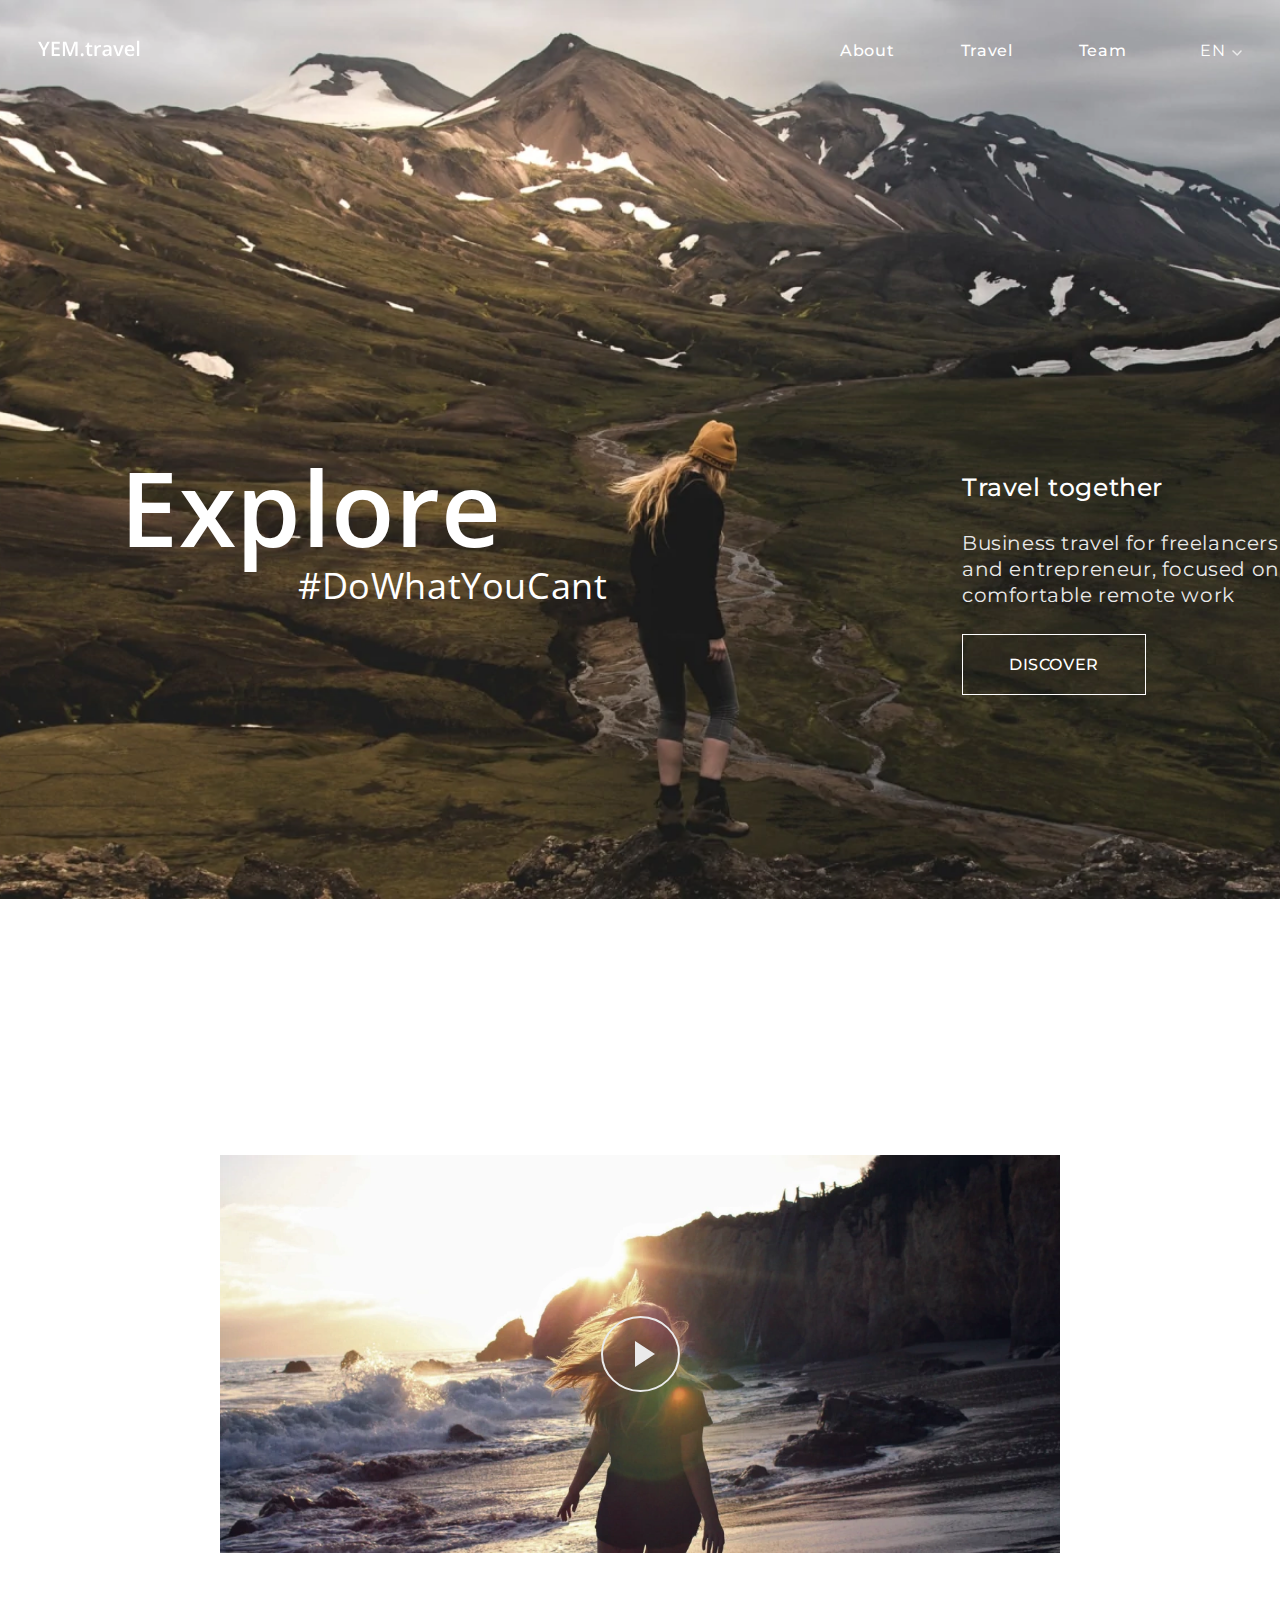
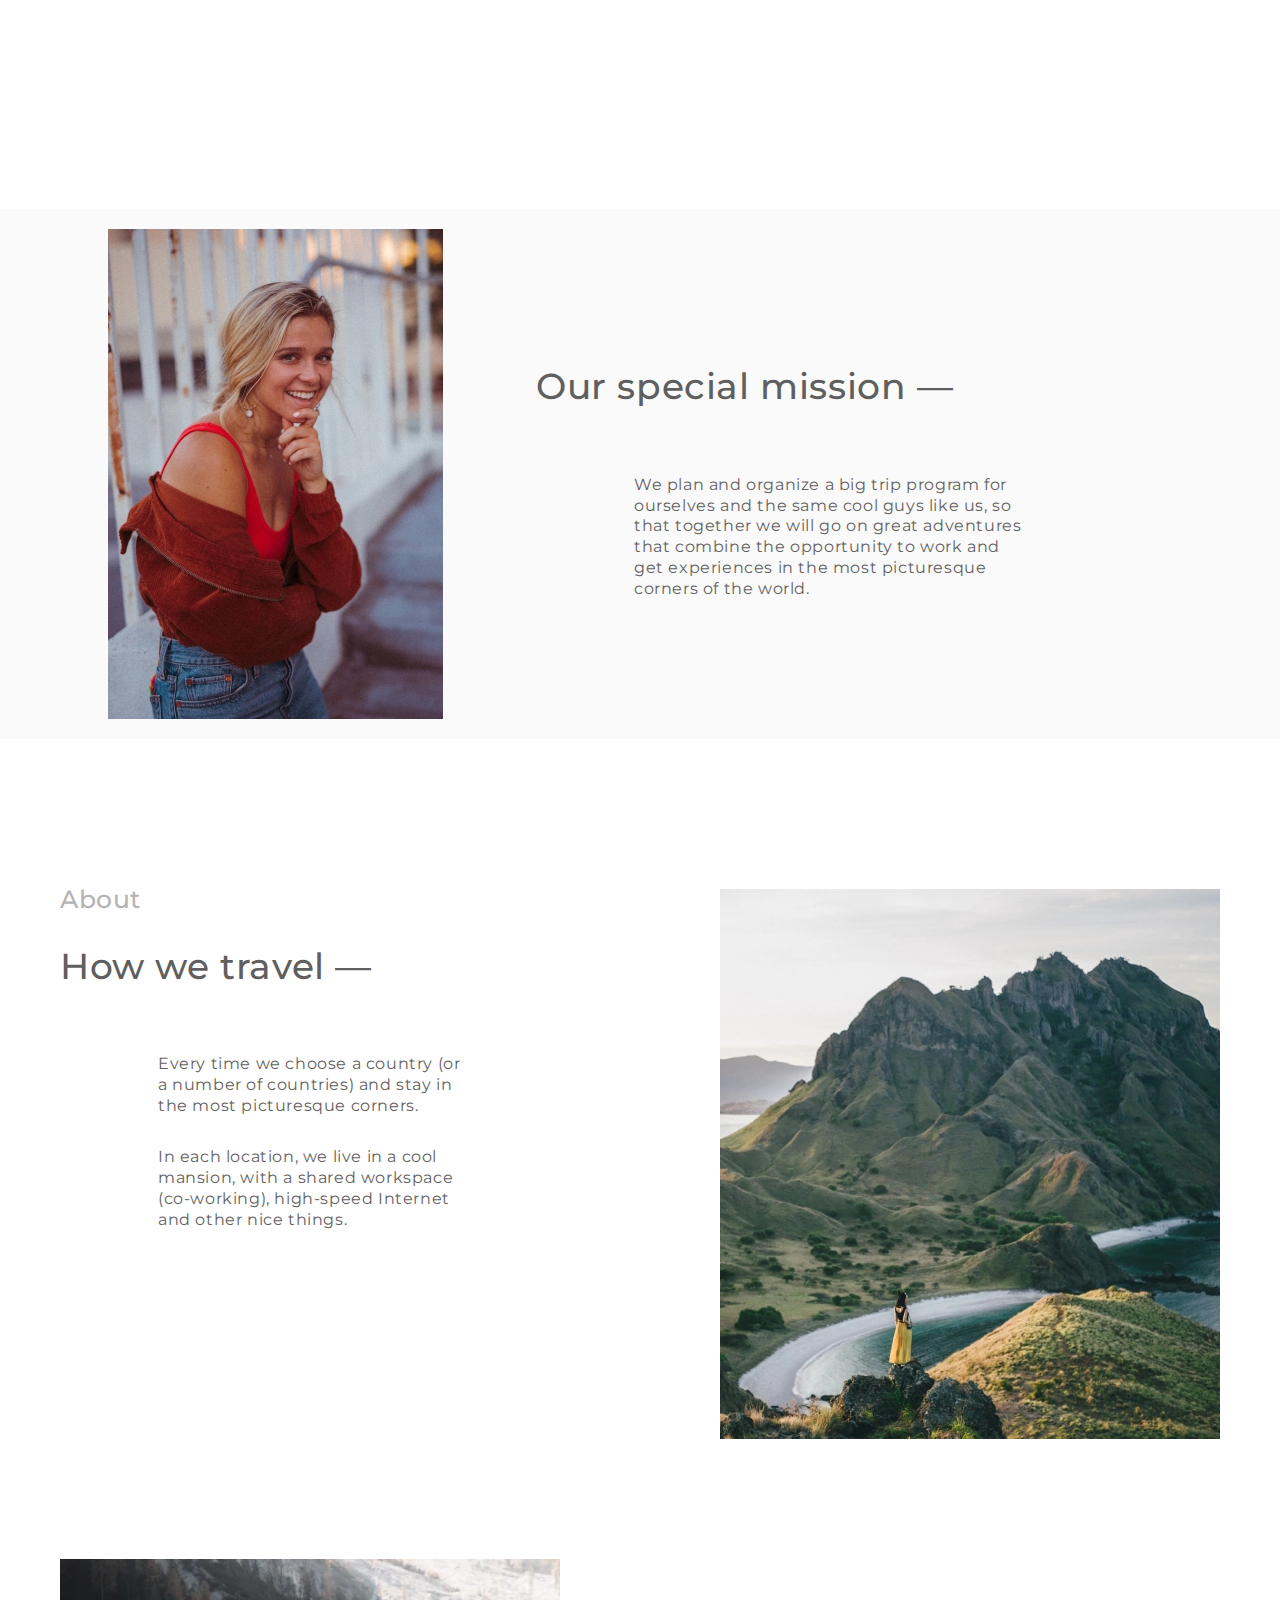
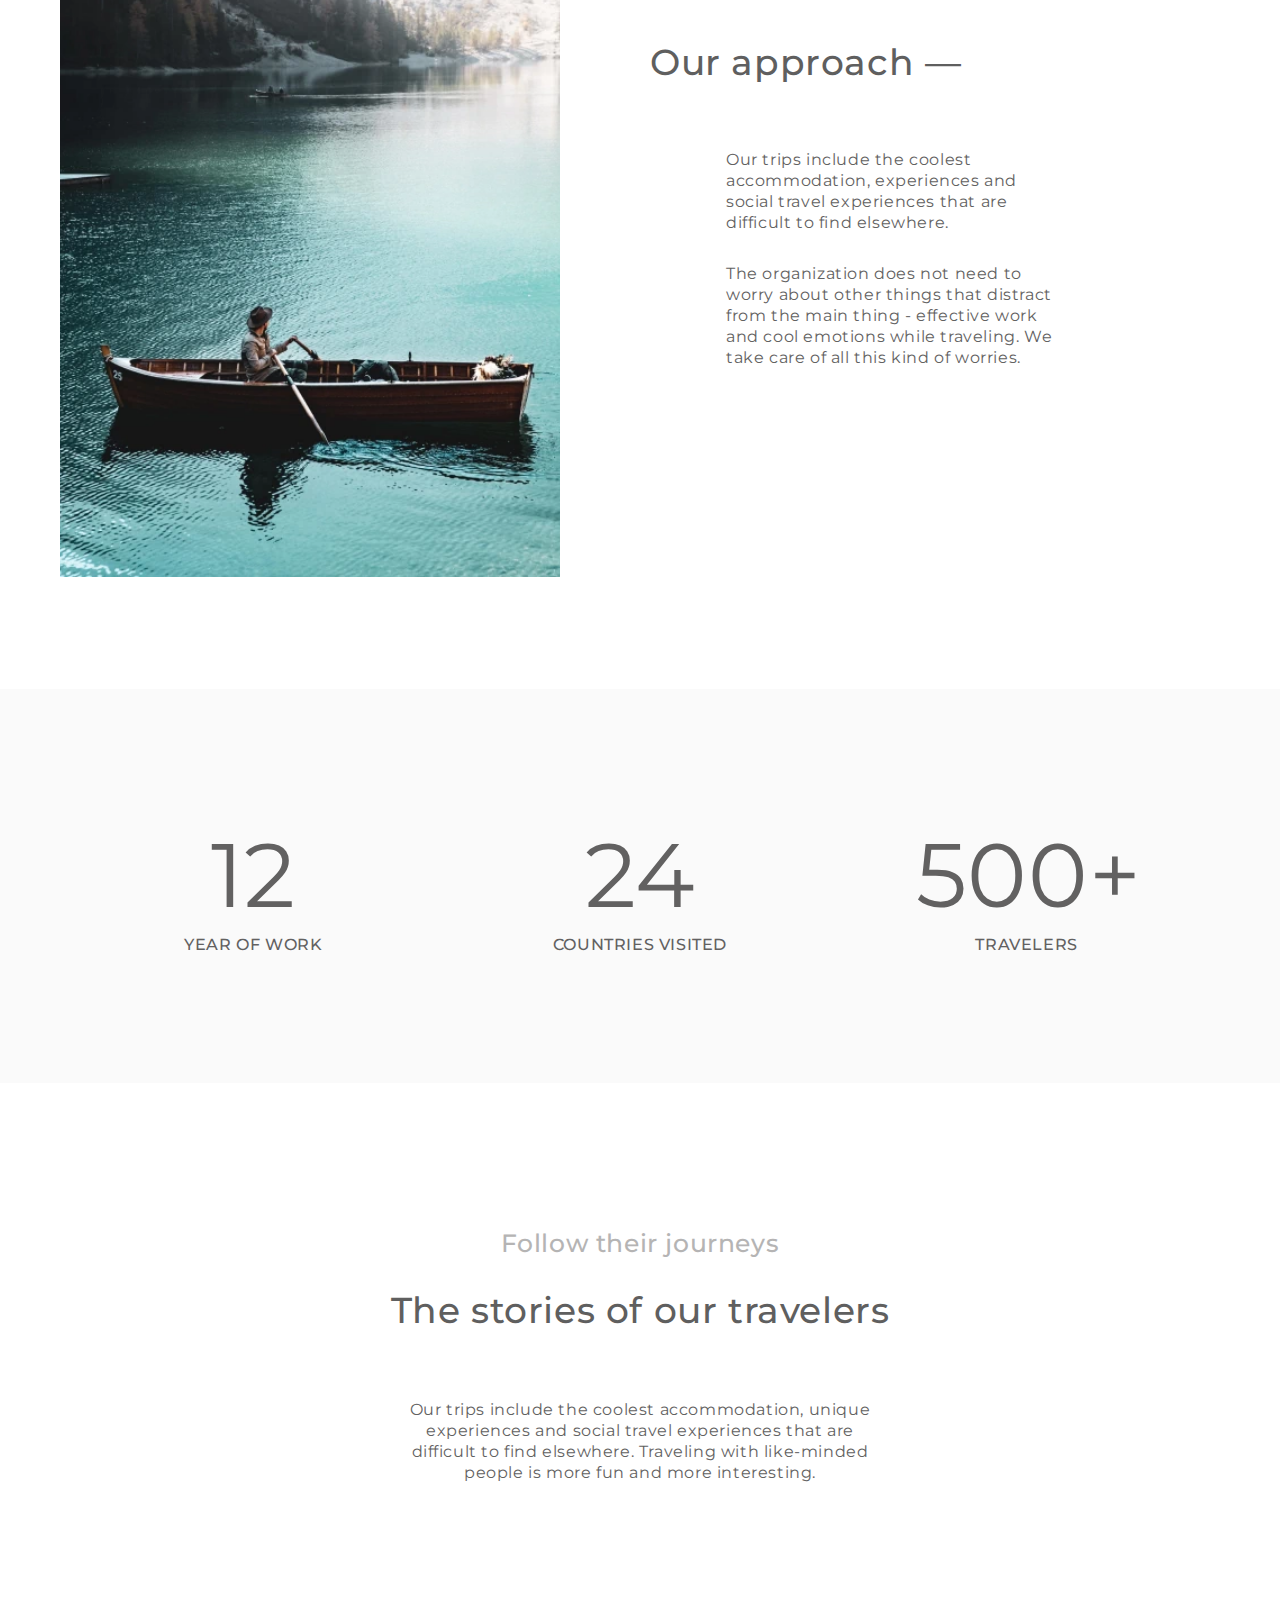
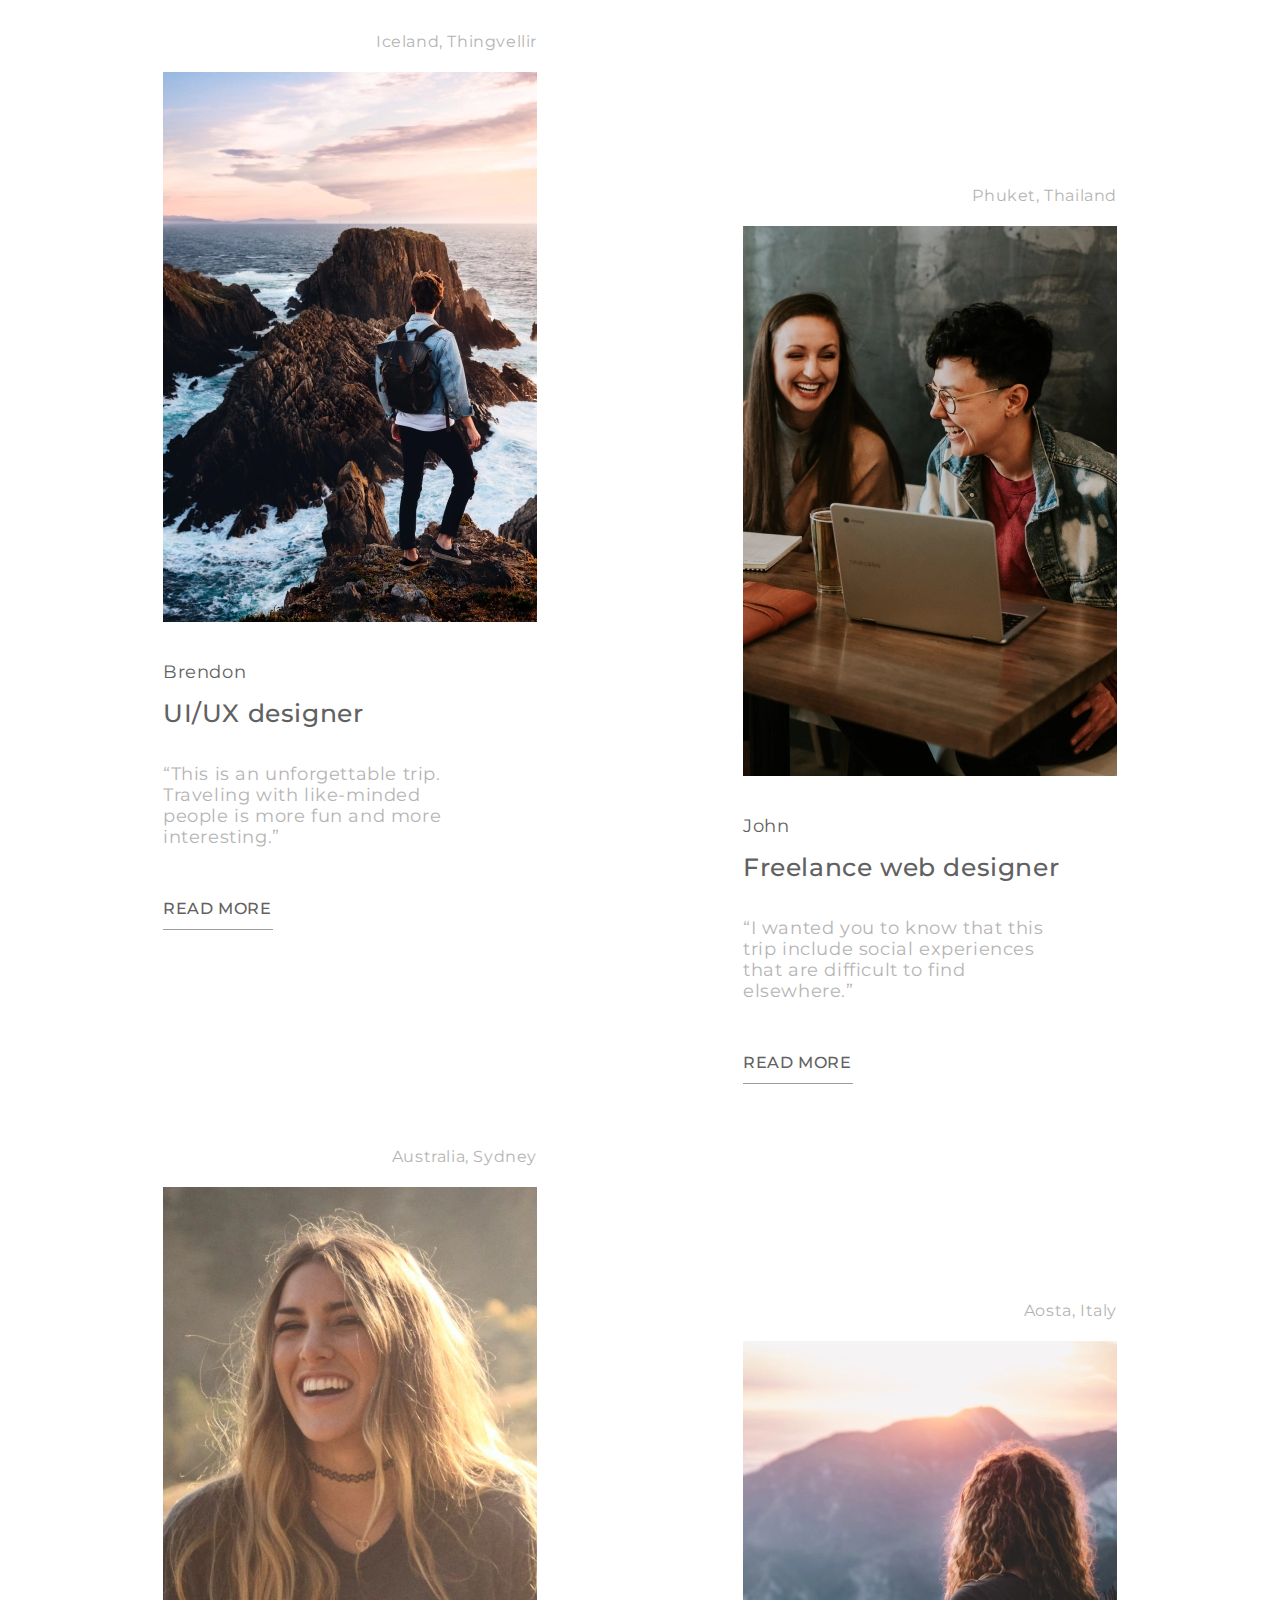
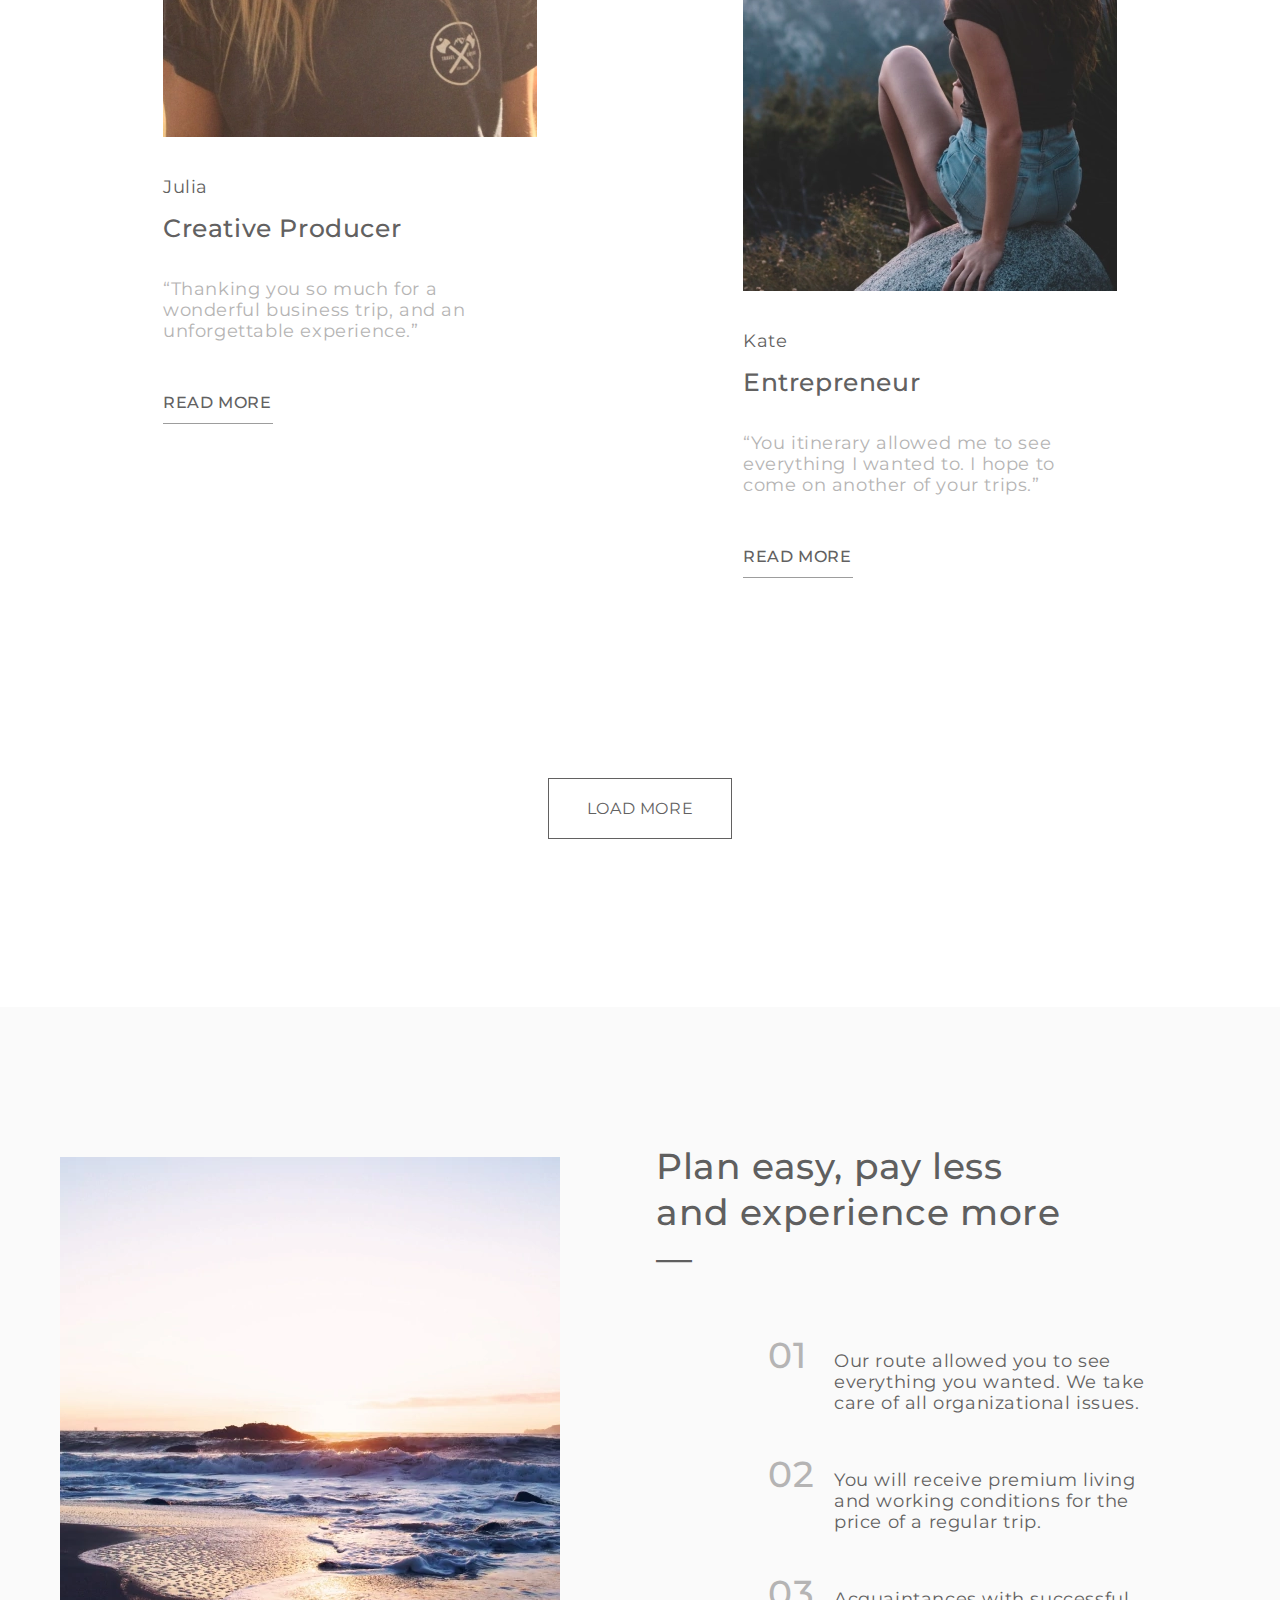
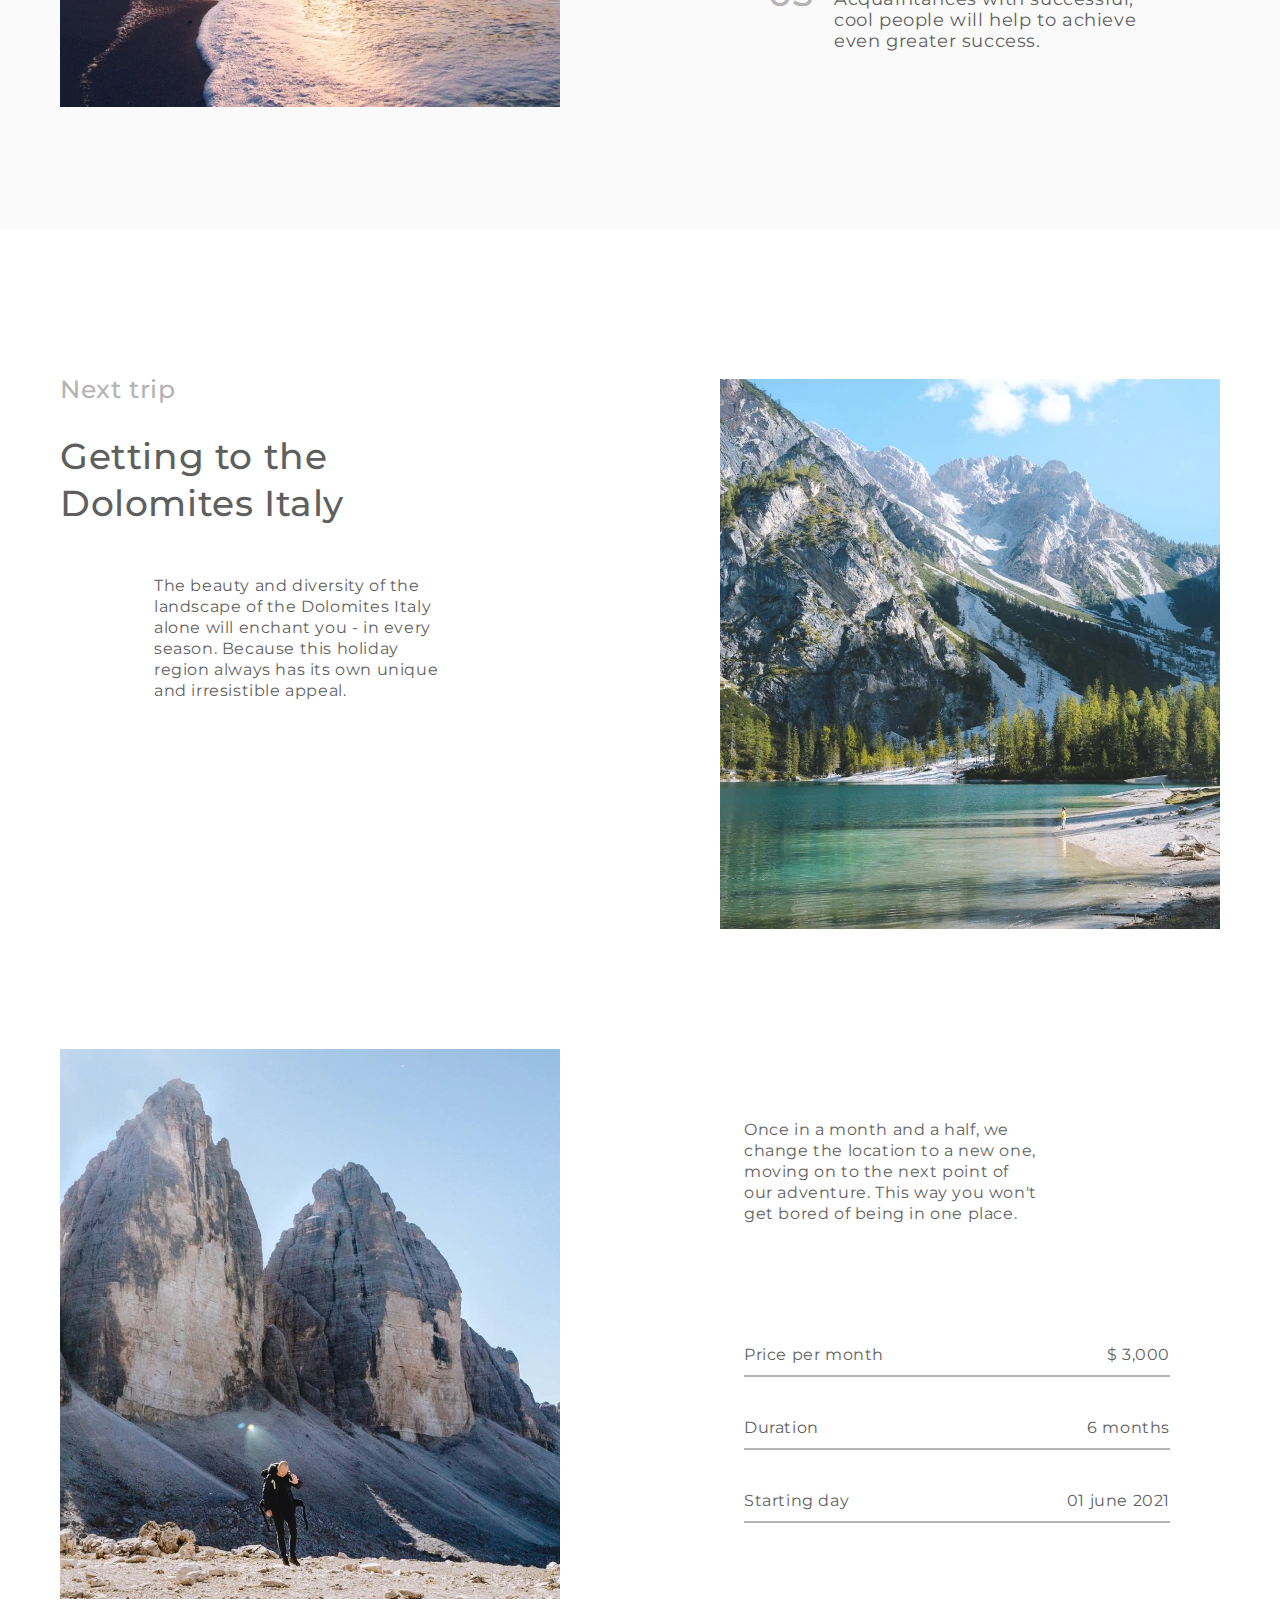
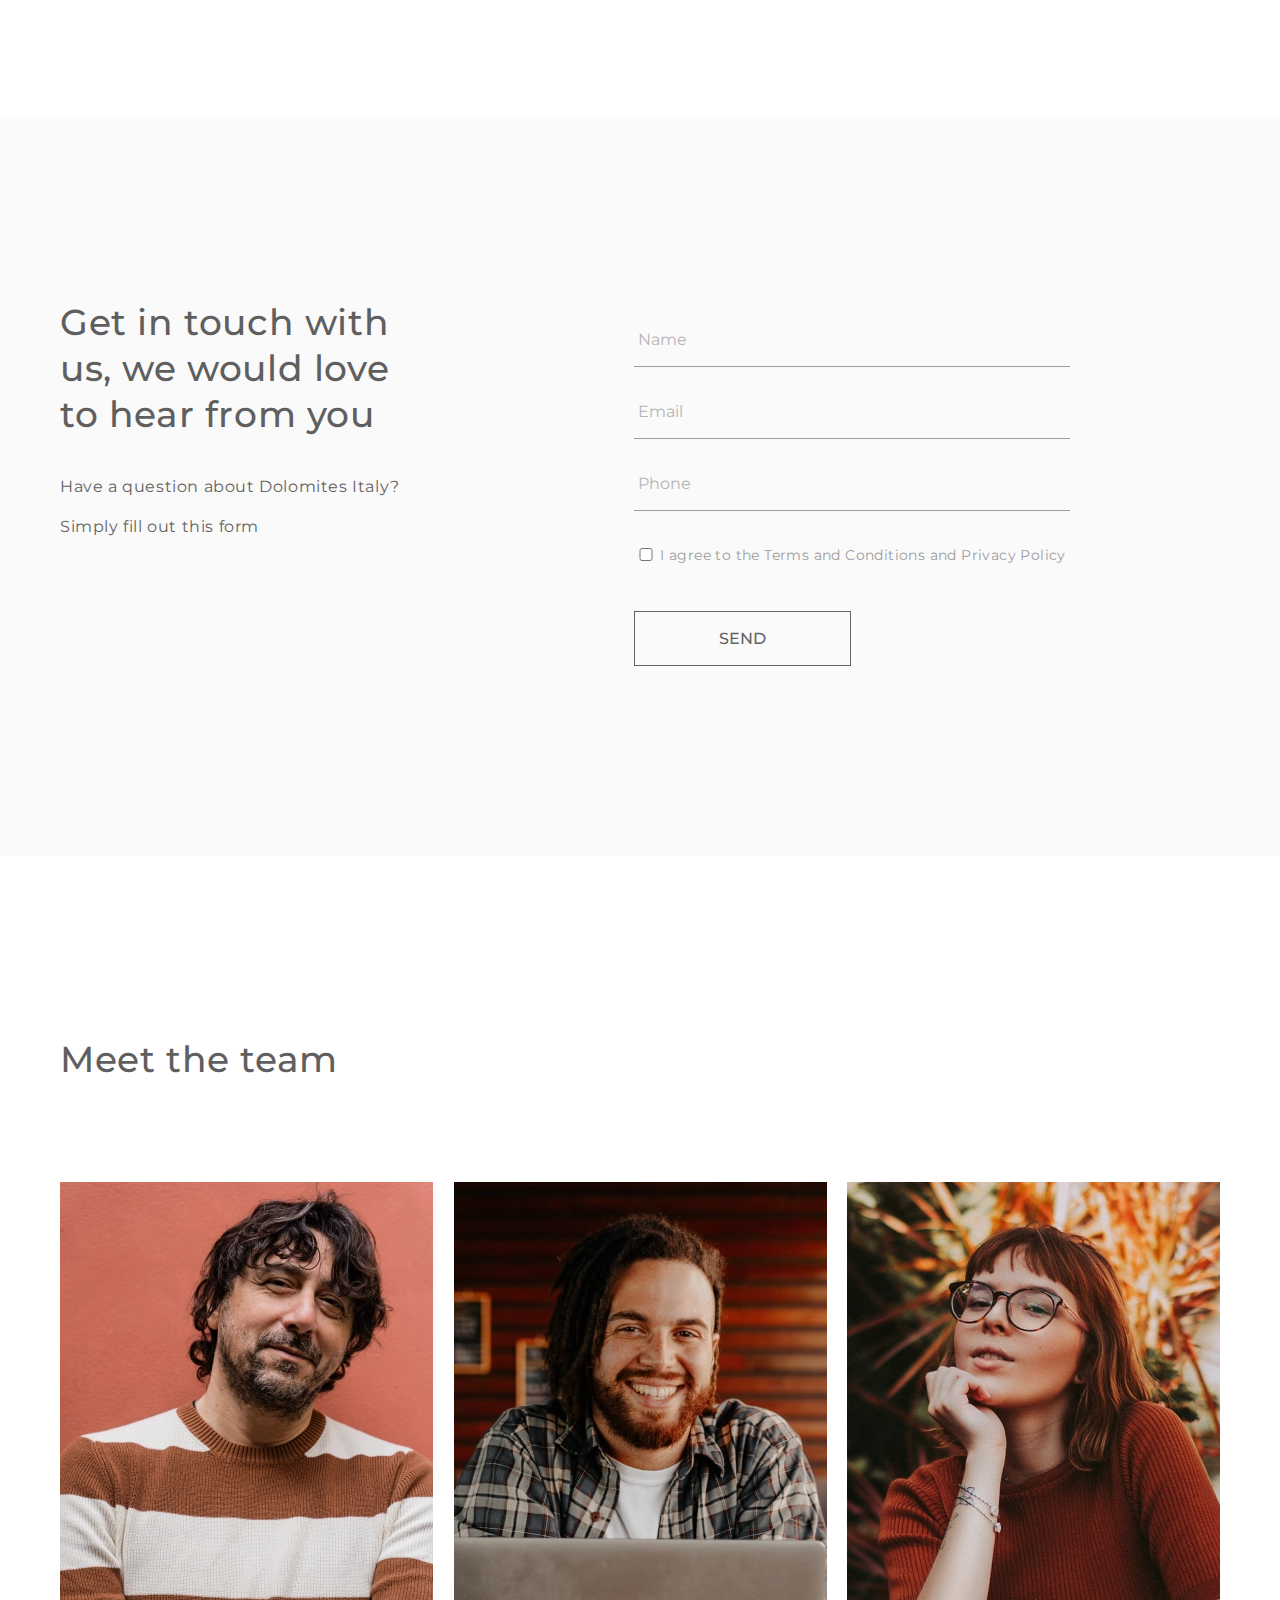
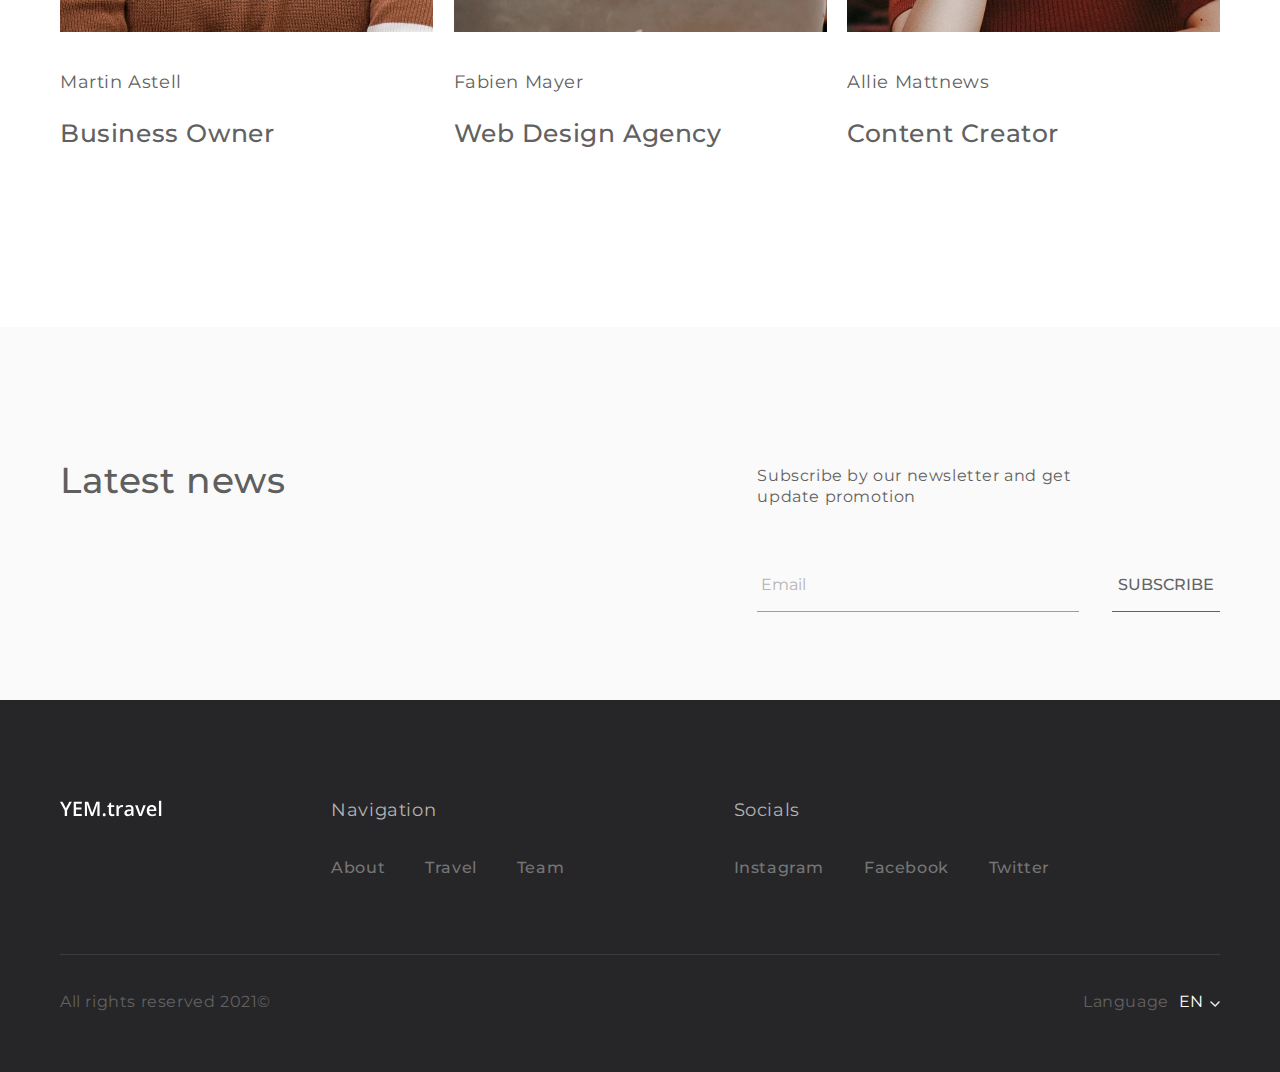
==== index.html @ fafcde5c "Add files via upload" ====
<!DOCTYPE html>
<html lang="en">

<head>
  <meta charset="UTF-8">
  <meta http-equiv="X-UA-Compatible" content="IE=edge">
  <meta name="viewport" content="width=device-width, initial-scale=1.0">
  <title>Travel</title>
  <link rel="preconnect" href="https://fonts.gstatic.com">
  <link
    href="https://fonts.googleapis.com/css2?family=Montserrat:wght@400;500&family=Open+Sans:wght@400;600&display=swap"
    rel="stylesheet">
  <link rel="stylesheet" href="css/jquery.fancybox.min.css">
  <link rel="stylesheet" href="css/style.css">
</head>

<body>
  <header class="header">
    <div class="header__top">
      <div class="container__top">
        <div class="header__top-wrapper">
          <a href="index.html" class="logo__link">
            <img class="logo__img" src="images/logo.svg" alt="logo">
          </a>
          <nav class="menu">
            <ul class="menu__list">
              <li class="menu__list-item">
                <a href="#about" class="menu__list-link">
                  About
                </a>
              </li>
              <li class="menu__list-item">
                <a href="#travel" class="menu__list-link">
                  Travel
                </a>
              </li>
              <li class="menu__list-item">
                <a href="#team" class="menu__list-link">
                  Team
                </a>
              </li>
            </ul>
          </nav>
          <div class="lang">
            <span class="lang__link">
              EN<svg class="lang__icon" width="10" height="6" viewBox="0 0 10 6" fill="none"
                xmlns="http://www.w3.org/2000/svg">
                <path d="M1 1L5.17391 5L9 1" stroke="#EAEAEA" stroke-width="1.5" stroke-linecap="round"
                  stroke-linejoin="round" />
              </svg>
            </span>
            <a class="lang__link lang__link-other" href="page404.html">
              RU
            </a>
          </div>
        </div>
      </div>
    </div>
  </header>
  <section class="usp">
    <div class="container__top">
      <div class="usp-wrapper">
        <h1 class="usp-title">
          Explore
          <span class="usp-span">
            #DoWhatYouCant
          </span>
        </h1>
        <div class="usp-wrapp header__item">
          <p class="usp-sub">
            Travel together
          </p>
          <p class="usp-text">
            Business travel for freelancers and entrepreneur, focused on comfortable remote work
          </p>
          <a class="usp-btn wrapp__item" href="#travel">
            DISCOVER
          </a>
        </div>
      </div>
    </div>
  </section>
  <section class="vid">
    <div class="container__bottom">
      <div class="vid__wrapper">
        <a data-fancybox class="vid__link" href="https://www.youtube.com/watch?v=IPU9px3YIeM">
          <svg width="79" height="76" viewBox="0 0 79 76" fill="none" xmlns="http://www.w3.org/2000/svg">
            <path
              d="M78 38C78 58.3984 60.7998 75 39.5 75C18.2002 75 1 58.3984 1 38C1 17.6016 18.2002 1 39.5 1C60.7998 1 78 17.6016 78 38Z"
              stroke="#EAEAEA" stroke-width="2" />
            <path d="M34 51V25L54 38L34 51Z" fill="#EAEAEA" />
          </svg>
        </a>
      </div>
    </div>
  </section>
  <section class="mission">
    <div class="container__bottom">
      <div class="mission__wrapper">
        <img class="mission__img" src="images/om.webp" alt="worker">
        <div class="mission__items">
          <h2 class="mission__title">
            Our special mission —
          </h2>
          <p class="mission__text">
            We plan and organize a big trip program for ourselves and the same cool guys like us, so that together we
            will go on
            great adventures that combine the opportunity to work and get experiences in the most picturesque corners of
            the world.
          </p>
        </div>
      </div>
    </div>
  </section>
  <section class="about" id="about">
    <div class="container__bottom">
      <div class="about__travel">
        <div class="about__travel-wrapp">
          <span class="travel__sub">
            About
          </span>
          <h2 class="travel__title">
            How we travel —
          </h2>
          <p class="travel__text">
            Every time we choose a country
            (or a number of countries) and stay in the most picturesque corners.
          </p>
          <p class="travel__text">
            In each location, we live in a cool mansion, with a shared workspace (co-working), high-speed Internet and
            other nice
            things.
          </p>
        </div>
        <img class="about__travel-img" src="images/wt.webp" alt="mountains">
      </div>
      <div class="about__approach">
        <img class="approach__img" src="images/oa.webp" alt="lake">
        <div class="approach__items">
          <h2 class="approach-title">
            Our approach —
          </h2>
          <p class="approach__text">
            Our trips include the coolest accommodation, experiences and social travel experiences that are difficult to
            find
            elsewhere.
          </p>
          <p class="approach__text">
            The organization does not need to worry about other things that distract from the main thing - effective
            work and cool
            emotions while traveling. We take care of all this kind of worries.
          </p>
        </div>
      </div>
    </div>
  </section>
  <section class="num">
    <div class="container__bottom">
      <div class="num__items">
        <p class="num__items-item">
          <span class="num__items-span">
            12
          </span>
          YEAR OF WORK
        </p>
        <p class="num__items-item">
          <span class="num__items-span">
            24
          </span>
          COUNTRIES VISITED
        </p>
        <p class="num__items-item">
          <span class="num__items-span">
            500+
          </span>
          TRAVELERS
        </p>
      </div>
    </div>
  </section>
  <section class="stories">
    <div class="container__bottom">
      <div class="stories__top">
        <span class="stories__span">
          Follow their journeys
        </span>
        <h2 class="stories__title">
          The stories of our travelers
        </h2>
        <p class="stories__top-text">
          Our trips include the coolest accommodation, unique experiences and social travel experiences that are
          difficult to find
          elsewhere. Traveling with like-minded people is more fun and more interesting.
        </p>
      </div>
      <div class="stories__items">
        <div class="stories__item-left">
          <div class="stories__one">
            <span class="stories-span">
              Iceland, Thingvellir
            </span>
            <img class="stories__img" src="images/travelers/travelers1.webp" alt="Brendon">
            <p class="stories__name">
              Brendon
            </p>
            <p class="stories__prof">
              UI/UX designer
            </p>
            <p class="stories__text">
              “This is an unforgettable trip. Traveling with like-minded people is more fun and more interesting.”
            </p>
            <div class="stories__read stories__read-a">
              <p class="stories__read-date">
                08.09.2020
              </p>
              <p class="stories__read-text">
                Thanks to the YEM.travel team.
                This is an unforgettable trip. Traveling with like-minded people is more fun and more interesting.
                I got a lot of new skills and interesting acquaintances.
                I will definitely go with you on the next trip.
              </p>
            </div>
            <p class="stories__link stories__link-a">
              READ MORE
            </p>
          </div>
          <div class="stories__two">
            <span class="stories-span">
              Australia, Sydney
            </span>
            <img class="stories__img" src="images/travelers/travelers3.webp" alt="Julia">
            <p class="stories__name">
              Julia
            </p>
            <p class="stories__prof">
              Creative Producer
            </p>
            <p class="stories__text">
              “Thanking you so much for a wonderful business trip, and an unforgettable experience.”
            </p>
            <div class="stories__read stories__read-b">
              <p class="stories__read-date">
                12.11.2019
              </p>
              <p class="stories__read-text">
                Thanking you so much for a wonderful business trip, and an unforgettable experience.
                It is a pleasure to work and see such beautiful views.
                Thanks to you, I met some great guys with whom we work as a team after the trip.
                I advise all my friends your business travel.
              </p>
            </div>
            <p class="stories__link stories__link-b">
              READ MORE
            </p>
          </div>
        </div>
        <div class="stories__item-right">
          <div class="stories__three">
            <span class="stories-span">
              Phuket, Thailand
            </span>
            <img class="stories__img" src="images/travelers/travelers2.webp" alt="John">
            <p class="stories__name">
              John
            </p>
            <p class="stories__prof">
              Freelance web designer
            </p>
            <p class="stories__text">
              “I wanted you to know that this trip include social experiences that are difficult to find elsewhere.”
            </p>
            <div class="stories__read stories__read-c">
              <p class="stories__read-date">
                29.01.2019
              </p>
              <p class="stories__read-text">
                I liked everything, had a great time with good people.
                I wanted to let you know that this trip includes social events that are hard to find elsewhere.
                He did not regret a cent spent on the trip.
                Thank you for doing this.
              </p>
            </div>
            <p class="stories__link stories__link-c">
              READ MORE
            </p>
          </div>
          <div class="stories__four">
            <span class="stories-span">
              Aosta, Italy
            </span>
            <img class="stories__img" src="images/travelers/travelers4.webp" alt="Julia">
            <p class="stories__name">
              Kate
            </p>
            <p class="stories__prof">
              Entrepreneur
            </p>
            <p class="stories__text">
              “You itinerary allowed me to see everything I wanted to. I hope to come on another of your trips.”
            </p>
            <div class="stories__read stories__read-d">
              <p class="stories__read-date">
                21.07.2018
              </p>
              <p class="stories__read-text">
                Your route allowed me to see everything I wanted. I hope to come on another trip of yours.
                In addition to the beauties I saw, I received a lot of advice on how to improve my work.
                I recommend to all beginners, you will get a lot of impressions and new skills.
                I have already signed up for a new trip.
              </p>
            </div>
            <p class="stories__link stories__link-d">
              READ MORE
            </p>
          </div>
        </div>
      </div>
      <div class="stories__more">
        <div class="stories__more-items">
          <div class="stories__item-left">
            <div class="stories__one">
              <span class="stories-span">
                Iceland, Thingvellir
              </span>
              <img class="stories__img" src="images/travelers/travelers5.webp" alt="Dennis">
              <p class="stories__name">
                Dennis
              </p>
              <p class="stories__prof">
                UI/UX designer
              </p>
              <p class="stories__text">
                “This is an unforgettable trip. Traveling with like-minded people is more fun and more interesting.”
              </p>
              <div class="stories__read stories__read-e">
                <p class="stories__read-date">
                  08.09.2020
                </p>
                <p class="stories__read-text">
                  Thanks to the YEM.travel team.
                  This is an unforgettable trip. Traveling with like-minded people is more fun and more interesting.
                  I got a lot of new skills and interesting acquaintances.
                  I will definitely go with you on the next trip.
                </p>
              </div>
              <p class="stories__link stories__link-e">
                READ MORE
              </p>
            </div>
            <div class="stories__two">
              <span class="stories-span">
                Australia, Sydney
              </span>
              <img class="stories__img" src="images/travelers/travelers6.webp" alt="Liza">
              <p class="stories__name">
                Liza
              </p>
              <p class="stories__prof">
                Creative Producer
              </p>
              <p class="stories__text">
                “Thanking you so much for a wonderful business trip, and an unforgettable experience.”
              </p>
              <div class="stories__read stories__read-f">
                <p class="stories__read-date">
                  12.11.2019
                </p>
                <p class="stories__read-text">
                  Thanking you so much for a wonderful business trip, and an unforgettable experience.
                  It is a pleasure to work and see such beautiful views.
                  Thanks to you, I met some great guys with whom we work as a team after the trip.
                  I advise all my friends your business travel.
                </p>
              </div>
              <p class="stories__link stories__link-f">
                READ MORE
              </p>
            </div>
          </div>
          <div class="stories__item-right">
            <div class="stories__three">
              <span class="stories-span">
                Phuket, Thailand
              </span>
              <img class="stories__img" src="images/travelers/travelers7.webp" alt="Alex">
              <p class="stories__name">
                Alex
              </p>
              <p class="stories__prof">
                Freelance web designer
              </p>
              <p class="stories__text">
                “I wanted you to know that this trip include social experiences that are difficult to find elsewhere.”
              </p>
              <div class="stories__read stories__read-g">
                <p class="stories__read-date">
                  29.01.2019
                </p>
                <p class="stories__read-text">
                  I liked everything, had a great time with good people.
                  I wanted to let you know that this trip includes social events that are hard to find elsewhere.
                  He did not regret a cent spent on the trip.
                  Thank you for doing this.
                </p>
              </div>
              <p class="stories__link stories__link-g">
                READ MORE
              </p>
            </div>
            <div class="stories__four">
              <span class="stories-span">
                Aosta, Italy
              </span>
              <img class="stories__img" src="images/travelers/travelers8.webp" alt="Jessica">
              <p class="stories__name">
                Jessica
              </p>
              <p class="stories__prof">
                Entrepreneur
              </p>
              <p class="stories__text">
                “You itinerary allowed me to see everything I wanted to. I hope to come on another of your trips.”
              </p>
              <div class="stories__read stories__read-h">
                <p class="stories__read-date">
                  21.07.2018
                </p>
                <p class="stories__read-text">
                  Your route allowed me to see everything I wanted. I hope to come on another trip of yours.
                  In addition to the beauties I saw, I received a lot of advice on how to improve my work.
                  I recommend to all beginners, you will get a lot of impressions and new skills.
                  I have already signed up for a new trip.
                </p>
              </div>
              <p class="stories__link stories__link-h">
                READ MORE
              </p>
            </div>
          </div>
        </div>
        <div class="stories__more-item">
          <p class="stories__more-text">
            LOAD MORE
          </p>
        </div>
      </div>
    </div>
  </section>
  <section class="advantages">
    <div class="container__bottom">
      <div class="advantages__wrapp">
        <img class="advantages__img" src="images/pebg.webp" alt="Beach">
        <div class="advantages__wrapp-items">
          <h2 class="advantages__title">
            Plan easy, pay less and experience more —
          </h2>
          <ul class="advantages__list">
            <li class="advantages__list-item list-item-a">
              Our route allowed you to see everything you wanted. We take care of all organizational issues.
            </li>
            <li class="advantages__list-item list-item-b">
              You will receive premium living and working conditions for the price of a regular trip.
            </li>
            <li class="advantages__list-item list-item-c">
              Acquaintances with successful, cool people will help to achieve even greater success.
            </li>
          </ul>
        </div>
      </div>
    </div>
  </section>
  <section class="next" id="travel">
    <div class="container__bottom">
      <div class="next__wrapp">
        <div class="next__wrapp-items">
          <span class="next__wrapp-span">
            Next trip
          </span>
          <h2 class="next__wrapp-title">
            Getting to the Dolomites Italy
          </h2>
          <p class="next__wrapp-text">
            The beauty and diversity of the landscape of the Dolomites Italy alone will enchant you - in every season.
            Because this
            holiday region always has its own unique and irresistible appeal.
          </p>
        </div>
        <img class="next__wrapp-img" src="images/next.webp" alt="Dolomites">
      </div>
      <div class="next__wrapper">
        <img class="next__wrapper-img" src="images/next2.webp" alt="Dolomites">
        <div class="next__wrapper-items">
          <p class="next__wrapper-text">
            Once in a month and a half, we change the location to a new one, moving on to the next point of our
            adventure. This way
            you won't get bored of being in one place.
          </p>
          <ul class="next__wrapper-list">
            <li class="next__wrapper-item">
              Price per month
              <span class="next__wrapper-span">
                $ 3,000
              </span>
            </li>
            <li class="next__wrapper-item">
              Duration
              <span class="next__wrapper-span">
                6 months
              </span>
            </li>
            <li class="next__wrapper-item">
              Starting day
              <span class="next__wrapper-span">
                01 june 2021
              </span>
            </li>
          </ul>
        </div>
      </div>
    </div>
  </section>
  <section class="form" id="form">
    <div class="container__bottom">
      <div class="form__wrapp">
        <div class="form__items">
          <h2 class="form__items-title">
            Get in touch with us, we would love to hear from you
          </h2>
          <p class="form__items-text">
            Have a question about Dolomites Italy?
            Simply fill out this form
          </p>
        </div>
        <div class="form__inputs">
          <form class="form__input">
            <input class="name" type="text" placeholder="Name" required>
            <input class="email" type="email" placeholder="Email" required>
            <input class="phone" type="tel" placeholder="Phone" required>
            <label class="form__label">
              <input class="form__checkbox" type="checkbox">
              I agree to the Terms and Conditions and Privacy Policy
            </label>
            <button class="form__btn" type="submit">
              SEND
            </button>
          </form>
        </div>
      </div>
    </div>
  </section>
  <section class="team" id="team">
    <div class="container__bottom">
      <h2 class="team__title">
        Meet the team
      </h2>
      <div class="team__items">
        <div class="team__item">
          <img class="team__item-img" src="images/team/team1.webp" alt="Martin">
          <p class="team__item-name">
            Martin Astell
          </p>
          <span class="team__item-prof">
            Business Owner
          </span>
        </div>
        <div class="team__item">
          <img class="team__item-img" src="images/team/team2.webp" alt="Fabien">
          <p class="team__item-name">
            Fabien Mayer
          </p>
          <span class="team__item-prof">
            Web Design Agency
          </span>
        </div>
        <div class="team__item">
          <img class="team__item-img" src="images/team/team3.webp" alt="Allie">
          <p class="team__item-name">
            Allie Mattnews
          </p>
          <span class="team__item-prof">
            Content Creator
          </span>
        </div>
      </div>
    </div>
  </section>
  <section class="news">
    <div class="container__bottom">
      <div class="news__items">
        <h2 class="news__items-title">
          Latest news
        </h2>
        <div class="news__items-input">
          <p class="news__items-text">
            Subscribe by our newsletter and get update promotion
          </p>
          <input class="news__email" type="email" placeholder="Email" required>
          <button class="news__btn" type="submit">
            SUBSCRIBE
          </button>
        </div>
      </div>
    </div>
  </section>
  <footer class="footer">
    <div class="container__bottom">
      <div class="footer__top">
        <a href="index.html" class="logo__link">
          <img class="logo__img" src="images/logo.svg" alt="logo">
        </a>
        <div class="footer__top-list">
          Navigation
          <ul class="footer__top-nav">
            <li class="footer-nav__item">
              <a href="#about" class="footer-nav__link">
                About
              </a>
            </li>
            <li class="footer-nav__item">
              <a href="#travel" class="footer-nav__link">
                Travel
              </a>
            </li>
            <li class="footer-nav__item">
              <a href="#team" class="footer-nav__link">
                Team
              </a>
            </li>
          </ul>
        </div>
        <div class="footer__top-list">
          Socials
          <ul class="footer__top-soc">
            <li class="footer-soc__item">
              <a href="https://www.instagram.com/" class="footer-soc__link" target="_blank">
                Instagram
              </a>
            </li>
            <li class="footer-soc__item">
              <a href="https://www.facebook.com" class="footer-soc__link" target="_blank">
                Facebook
              </a>
            </li>
            <li class="footer-soc__item">
              <a href="https://twitter.com/" class="footer-soc__link" target="_blank">
                Twitter
              </a>
            </li>
          </ul>
        </div>
      </div>
      <div class="footer__bottom">
        <p class="footer__bottom-rights">
          All rights reserved 2021©
        </p>
        <div class="footer__bottom-lang">
          Language
          <p class="language__link">
            EN<svg class="language__icon" width="10" height="6" viewBox="0 0 10 6" fill="none"
              xmlns="http://www.w3.org/2000/svg">
              <path d="M1 1L5.17391 5L9 1" stroke="#EAEAEA" stroke-width="1.5" stroke-linecap="round"
                stroke-linejoin="round" />
            </svg>
          </p>
          <a class="language__link language__link-other" href="page404.html">
            RU
          </a>
        </div>
      </div>
    </div>
  </footer>
  <script src="https://ajax.googleapis.com/ajax/libs/jquery/3.5.1/jquery.min.js"></script>
  <script src="js/jquery.fancybox.min.js"></script>
  <script src="js/main.js"></script>
</body>

</html>
---- css/style.css ----
html {
  box-sizing: border-box;
}

*,
*::after,
*::before {
  box-sizing: inherit;
}

ul[class],
ol[class] {
  padding: 0;
}

body,
p,
ul[class],
ol[class],
li,
figure,
figcaption,
blockquote,
dl,
dd {
  margin: 0;
}

ul[class] {
  list-style: none;
}

img {
  max-width: 100%;
  height: auto;
  display: block;
  object-fit: cover;
}

input,
button,
textarea,
select {
  font: inherit;
} 

a{
  text-decoration: none;
  font-family: 'Montserrat', sans-serif;
  font-weight: 500;
  font-style: normal;
  color: #fff;
}

body {
  min-height: 100vh;
  font-family: 'Montserrat', sans-serif;
  font-weight: 400;
  font-style: normal;
  font-size: 16px;
  line-height: 21px;
  letter-spacing: 0.6px;
  color:#626161;
}

h1{
  font-family: 'Open Sans', sans-serif;
  font-weight: 600;
  font-style: normal;
  font-size: 104px;
  letter-spacing: 0.6px;
  color: #fff;
}

h2,
h3,
h4,
h5,
h6{
  font-family: 'Montserrat', sans-serif;
  font-weight: 500;
  font-style: normal;
  font-size: 36px;
  line-height: 46px;
  letter-spacing: 0.6px;
  color:#5f5f5f;
}

input{
  background-color: transparent;
  border: none;
  border-bottom: 1px solid #9d9d9d;
  padding: 0 12px 16px 4px;
  color: #b5b4b4;
}

button{
  background-color: transparent;
  border: 1px solid #646464;
  color: #646464;
  font-weight: 500;
}

input::-webkit-input-placeholder {
	color: #B5B4B4;
}
input::-moz-placeholder {
	color: #b5b4b4;
}

.container__top{
  max-width: 1370px;
  margin: 0 auto;
  padding: 0;
}

.container__bottom{
  max-width: 1160px;
  margin: 0 auto;
  padding: 0;
}

.header{
  padding: 0 3%;
}

.header__top{
  padding-top: 40px;
}

.header__top-wrapper{
  display: flex;
  justify-content: space-between;
}

.menu{
  margin-left: 52%;
}

.menu__list{
  display: flex;
  justify-content: space-between;
  width: 286px;
}

.menu__list-item{
  padding-bottom: 10px;
  transition: all 0.3s;
}

.menu__list-item:hover{
  border-bottom: 1px solid #fff;
  transition: all 0.3s;
}

.lang{
  display: flex;
  flex-direction: column;
  cursor: pointer;
  height: 54px;
}

.lang:hover a{
  transform: translateY(0%);
  visibility: visible;
  transition: all 0.3s;
}

.lang__link{
  margin-bottom: 10px;
  cursor: pointer;
  color: #fff;
}

.lang__link svg{
  margin-left: 6px;
  transition: all 0.4s;
}

.lang:hover svg{
  transform: rotateX(180deg);
  transition: all 0.4s;
}

.lang__link-other{
  transform: translateY(-100%);
  visibility: hidden;
  transition: all 0.3s;
}

.usp{
  background-image: url(../images/bg.webp);
  background-repeat: no-repeat;
  background-size: cover;
  background-position: center center;
  height: 100vh;
  margin-top: -95px;
}

.usp-wrapper{
  padding: 427px 0 0 120px;
  display: flex;
  justify-content: space-between;
}

.usp-title{
  width: 490px;
  height: 130px;
}

.usp-span{
  font-size: 36px;
  font-weight: 400;
  line-height: 138px;
  padding: 0 0 0 178px;
  vertical-align: sub;
}

.usp-wrapp{
  width: 318px;
  display: flex;
  flex-direction: column;
  justify-content: flex-end;
}

.usp__item{
  margin: 134px 104px 0 0;
}

.usp-sub{
  font-size: 25px;
  font-weight: 500;
  line-height: 33px;
  color: #fff;
  padding-bottom: 26px;
}

.usp-text{
  font-size: 20px;
  line-height: 26px;
  width: 318px;
  height: 66px;
  color: #eaeaea;
}

.usp-btn{
  border: 1px solid #fff;
  padding: 19px 23px;
  width: 184px;
  text-align: center;
}

.wrapp__item{
  margin-top: 38px;
}

.vid{
  padding: 180px 220px;
}

.vid__wrapper{
  background-image: url(../images/bg-video.webp);
  background-repeat: no-repeat;
  background-position: center center;
  background-size: contain;
  max-width: 1160px;
  height: 550px;
}

.vid__link{
  display: flex;
  justify-content: center;
  align-items: center;
  height: 100%;
}

.mission{
  background-color: #fafafa; 
  padding: 20px 0;
}

.mission__wrapper{
  margin-left: 48px;
  display: flex;
  justify-content: space-between;
}

.mission__items{
  max-width: 498px;
  margin: 104px 188px 0 0;
}

.mission__text{
  margin: 66px 0 0 98px;
  max-width: 398px;
  line-height: 130%;
}

.about{
  padding: 150px 0 112px;
}

.about__travel{
  display: flex;
  justify-content: space-between;
  margin-bottom: 120px;
}

.about__travel-wrapp{
  width: 398px;
}

.travel__sub{
  font-size: 25px;
  font-weight: 500;
  color: #b5b4b4;
  margin-top: 60px;
}

.travel__title{
  margin-bottom: 64px;
}

.travel__text{
  margin-left: 98px;
  width: 304px;
}

.travel__text + .travel__text{
  margin-top: 30px;
}

.about__approach{
  display: flex;
  justify-content: space-between;
}

.approach-title{
  margin-bottom: 64px;
}

.approach__items{
  width: 424px;
  margin: 50px 166px 209px 90px;
}

.approach__text{
  margin-left: 76px;
  margin-top: 30px;
  max-width: 328px;
}

.num{
  background-color: #fafafa;
  padding: 128px 0;
}

.num__items{
  display: flex;
  justify-content: space-around;
}

.num__items-item{
  display: flex;
  flex-direction: column;
  text-align: center;
  width: 222px;
  font-weight: 500;
}

.num__items-span{
  font-size: 90px;
  line-height: 117px;
  font-weight: 400;
}

.stories{
  padding: 150px 0 168px;
}

.stories__top{
  text-align: center;
  margin-bottom: 148px;
}

.stories__span{
  font-size: 25px;
  font-weight: 500;
  color: #b5b4b4;
  margin-bottom: 60px;
}

.stories__title{
  margin-bottom: 66px;
}

.stories__top-text{
  max-width: 462px;
  margin: 0 auto;
}

.stories__items{
  background-color: #fff;
  z-index: 1;
}

.stories__items,
.stories__more-items{
  display: flex;
  justify-content: space-around;
}

.stories__item-left,
.stories__item-right{
  max-width: 374px;
}

.stories__one,
.stories__three{
  margin-bottom: 216px;
}

.stories-span{
  display: flex;
  flex-direction: row-reverse;
  color: #b5b4b4;
}

.stories__img{
  margin: 20px 0 40px;
}

.stories__name{
  font-size: 18px;
  margin-bottom: 20px;
}

.stories__prof{
  font-size: 25px;
  font-weight: 500;
  margin-bottom: 40px;
}

.stories__text{
  font-size: 18px;
  color: #b5b4b4;
  width: 320px;
  margin: 0 auto 50px 0;
}

.stories__link{
  font-weight: 500;
  border-bottom: 1px solid #9d9d9d;
  padding-bottom: 10px;
  width: 110px;
  cursor: pointer;
}

.stories__read{
  position: absolute;
  background-color: #fff;
  z-index: 1;
  max-width: 370px;
  margin-top: -132px;
  font-size: 18px;
  color: #3d3c3c;
  visibility: hidden;
  border-bottom: 1px solid #b5b4b4;;
  padding-bottom: 22px;
}

.stories__read--active{
  visibility: visible;
}

.stories__read-date{
  padding-bottom: 30px;
}

.stories__read-text{
  color: #b5b4b4;
  line-height: 140%;
}

.stories__link,
.stories__text{
  z-index: 0;
}

.stories__item-right{
  margin-top: 154px;
}

.stories__more-items{
  position: absolute;
  visibility: hidden;
  opacity: 0;
}

.stories__more-items--active{
  position: relative;
  visibility: visible;
  opacity: 1;
}

.stories__more-item{
  margin-top: 200px;
  display: flex;
  justify-content: center;
}

.stories__more-text{
  border: 1px solid #626161;
  padding: 19px 36px;
  min-width: 184px;
  text-align: center;
  cursor: pointer;
  text-transform: uppercase;
  opacity: 1;
  transform: translateX(0%);
}

.stories__more-item--active{
  position: absolute;
  opacity: 0;
  transform: translateX(-620%);
}

.advantages{
  background-color: #fafafa;
  padding: 150px 0 122px;
}

.advantages__wrapp{
  display: flex;
  justify-content: space-between;
}

.advantages__wrapp-items{
  width: 498px;
  margin-right: 66px;
}

.advantages__title{
  width: 430px;
  margin-top: -14px;
  margin-bottom: 70px;
}

.advantages__list{
  font-size: 18px;
  display: flex;
  flex-direction: column;
  align-items: flex-end;
}

.advantages__list-item{
  max-width: 320px;
}

.advantages__list-item::before{
  font-family: 'Montserrat', sans-serif;
  font-size: 36px;
  font-weight: 500;
  color: #b5b4b4;
  position: absolute;
  margin: -6px 0 0 -66px;
}

.list-item-a::before{
  content: '01';
}

.list-item-b::before{
  content: '02';
}

.list-item-c::before{
  content: '03';
}

.advantages__list-item + .advantages__list-item{
  margin-top: 56px;
}

.next{
  padding: 150px 0 120px;
}

.next__wrapp{
  display: flex;
  justify-content: space-between;
  margin-bottom: 120px;
}

.next__wrapp-items{
  max-width: 380px;
}

.next__wrapp-span{
  font-weight: 500;
  font-size: 25px;
  color: #b5b4b4;
}

.next__wrapp-title{
  line-height: 47px;
}

.next__wrapp-items h2{
  margin-bottom: 48px;
}

.next__wrapp-items p{
  margin-left: auto;
  width: 286px;
}

.next__wrapper{
  display: flex;
  justify-content: space-between;
  margin-right: 50px;
}

.next__wrapper-items{
  width: 426px;
  padding-top: 70px;
}

.next__wrapper-items p{
  margin-bottom: 120px;
}

.next__wrapper-text{
  width: 298px;
}

.next__wrapper-list{
  max-width: 100%;
}

.next__wrapper-item{
  border-bottom: 2px solid #b5b4b4;
  padding-bottom: 10px;
  display: flex;
}

.next__wrapper-item span{
  margin-left: auto;
}

.next__wrapper-item + .next__wrapper-item{
  margin-top: 40px; 
}

.form{
  background-color: #fafafa;
  padding: 150px 0 190px ;
}

.form__wrapp{
  display: flex;
  justify-content: stretch;
}

.form__items{
  max-width: 360px;
}

.form__items-text{
  line-height: 40px;
}

.form__inputs{
  padding-top: 60px;
  margin-left: 27%;
}

.form__input{
  max-width: 436px;
  margin-left: -99px;
}

.form__input input{
  width: 100%;
  margin-bottom: 34px;
  color: #b5b4b4;
  
}

.form__label{
  font-size: 14px;
  letter-spacing: 0.4px;
  color: #9d9d9d;
  display: flex;
  margin-bottom: 16px;
}

.form__label input{
  width: 16px;
  color: #b5b4b4;
  margin-right: 6px;
}

.form__btn{
  padding: 16px 84px;
}

.team{
  padding: 150px 0 180px;
}

.team__title{
  margin-bottom: 100px;
}

.team__items{
  display: flex;
  justify-content: space-between;
}

.team__item img{
  margin-bottom: 40px;
}

.team__item p{
  font-size: 18px;
  margin-bottom: 30px; 
}

.team__item-prof{
  font-size: 25px;
  font-weight: 500;

}

.news{
  background-color: #fafafa;
  padding: 100px 0 88px;
}

.news__items{
  display: flex;
  justify-content: space-between;
}

.news__items div{
  margin-top: 38px;
}

.news__items-input p{
  margin-bottom: 66px;
}

.news__items-text{
  max-width: 376px;
}

.news__email{
  width: 322px;
}

.news__btn{
  border: none;
  border-bottom: 1px solid #626161;
  padding-bottom: 16px;
  margin-left: 28px;
}

.footer{
  background-color: #262628;
  padding: 100px 0 60px;
}

.footer__top{
  display: flex;
  justify-content: space-between;
  margin-bottom: 76px;
  max-width: 990px;
}

.footer__top-list{
  font-size: 18px;
  color: #B5B4B4;
}

.footer__top-list ul{
  margin-top: 36px;
}

.footer__top-nav,
.footer__top-soc{
  display: flex;
  justify-content: space-between;
  font-size: 16px;
  color: #757575;
}

.footer-nav__item:hover a,
.footer-soc__item:hover a{
  border-bottom: 1px solid #B5B4B4;
  transition: all 0.3s;
}

.footer-nav__item a,
.footer-soc__item a{
  padding-bottom: 10px;
  transition: all 0.3s;
}

.footer-nav__item + .footer-nav__item,
.footer-soc__item + .footer-soc__item{
  margin-left: 40px;
}

.footer__bottom{
  display: flex;
  justify-content: space-between;
  border-top: 1px solid #3d3c3c;
  padding-top: 36px;
}

.footer__bottom-lang{
  display: flex;
}

.language__link{
  color: #fff;
  cursor: pointer;
  margin-left: 10px;
}

.language__link svg{
  margin-left: 6px;
  transition: all 0.4s;
}

.language__link:hover svg{
  transform: rotateX(180deg);
  transition: all 0.4s;
}

.language__link-other{
  position: absolute;
  visibility: hidden;
  transform: translateY(0%);
  transition: all 0.3s;
}

.footer-nav__link,
.footer-soc__link{
  color: #757575;
}

.footer__bottom-lang:hover a{
  transform: translateY(50%);
  visibility: visible;
  transition: all 0.3s;
}

.footer__bottom-lang a{
  margin-left: 96px;
  margin-top: 18px;
}

.content{
  background-image: url(../images/page404.webp);
  background-repeat: no-repeat;
  background-size: cover;
  background-position: center center;
  height: 100vh;
  margin-top: -340px;
}

.content__title{
  font-size: 296px;
  padding-top: 280px;
  text-align: center;
}

.content__text{
  font-size: 46px;
  color: #fff;
  text-align: center;
  margin-bottom: 80px;
}

.content__btn{
  text-align: center;
}

.content__link{
  background-color: transparent;
  border: 1px solid #fff;
  font-weight: 500;
  color: #fff;
  text-align: center;
  padding: 14px 40px;
}
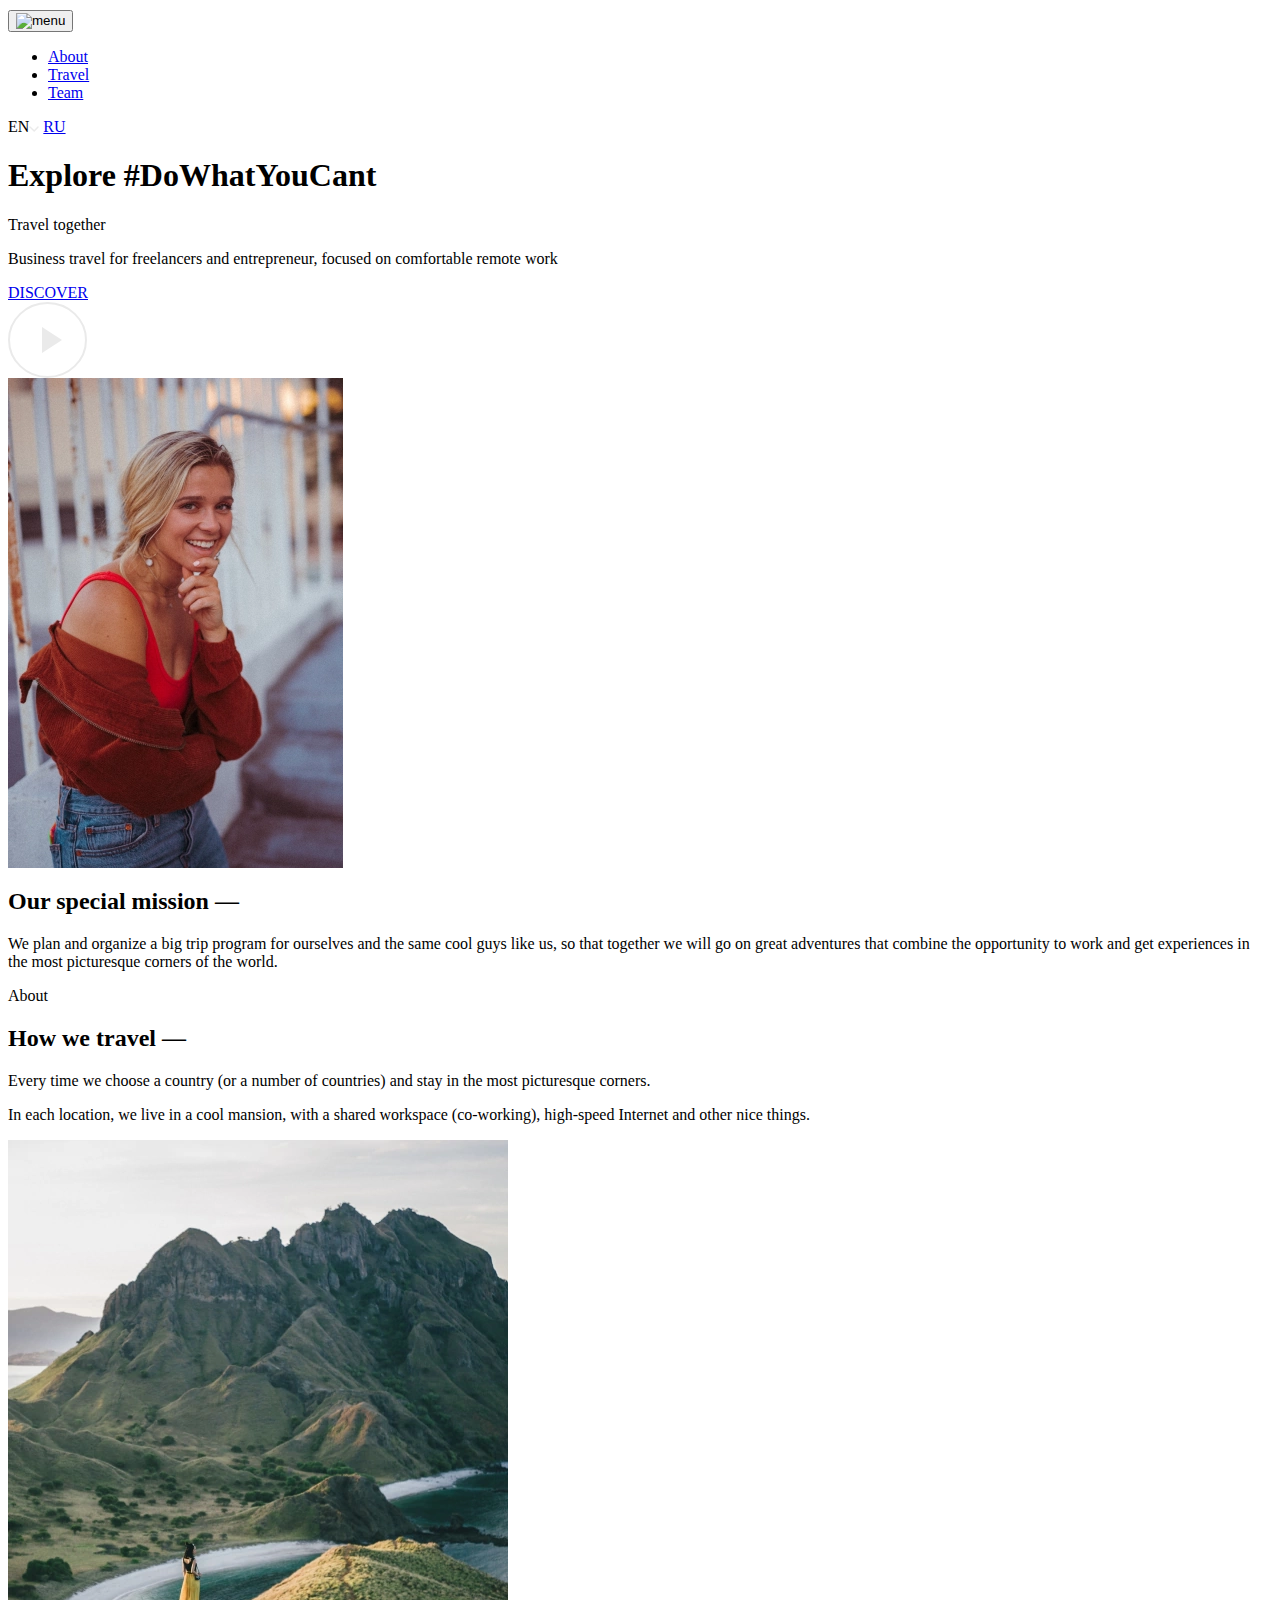
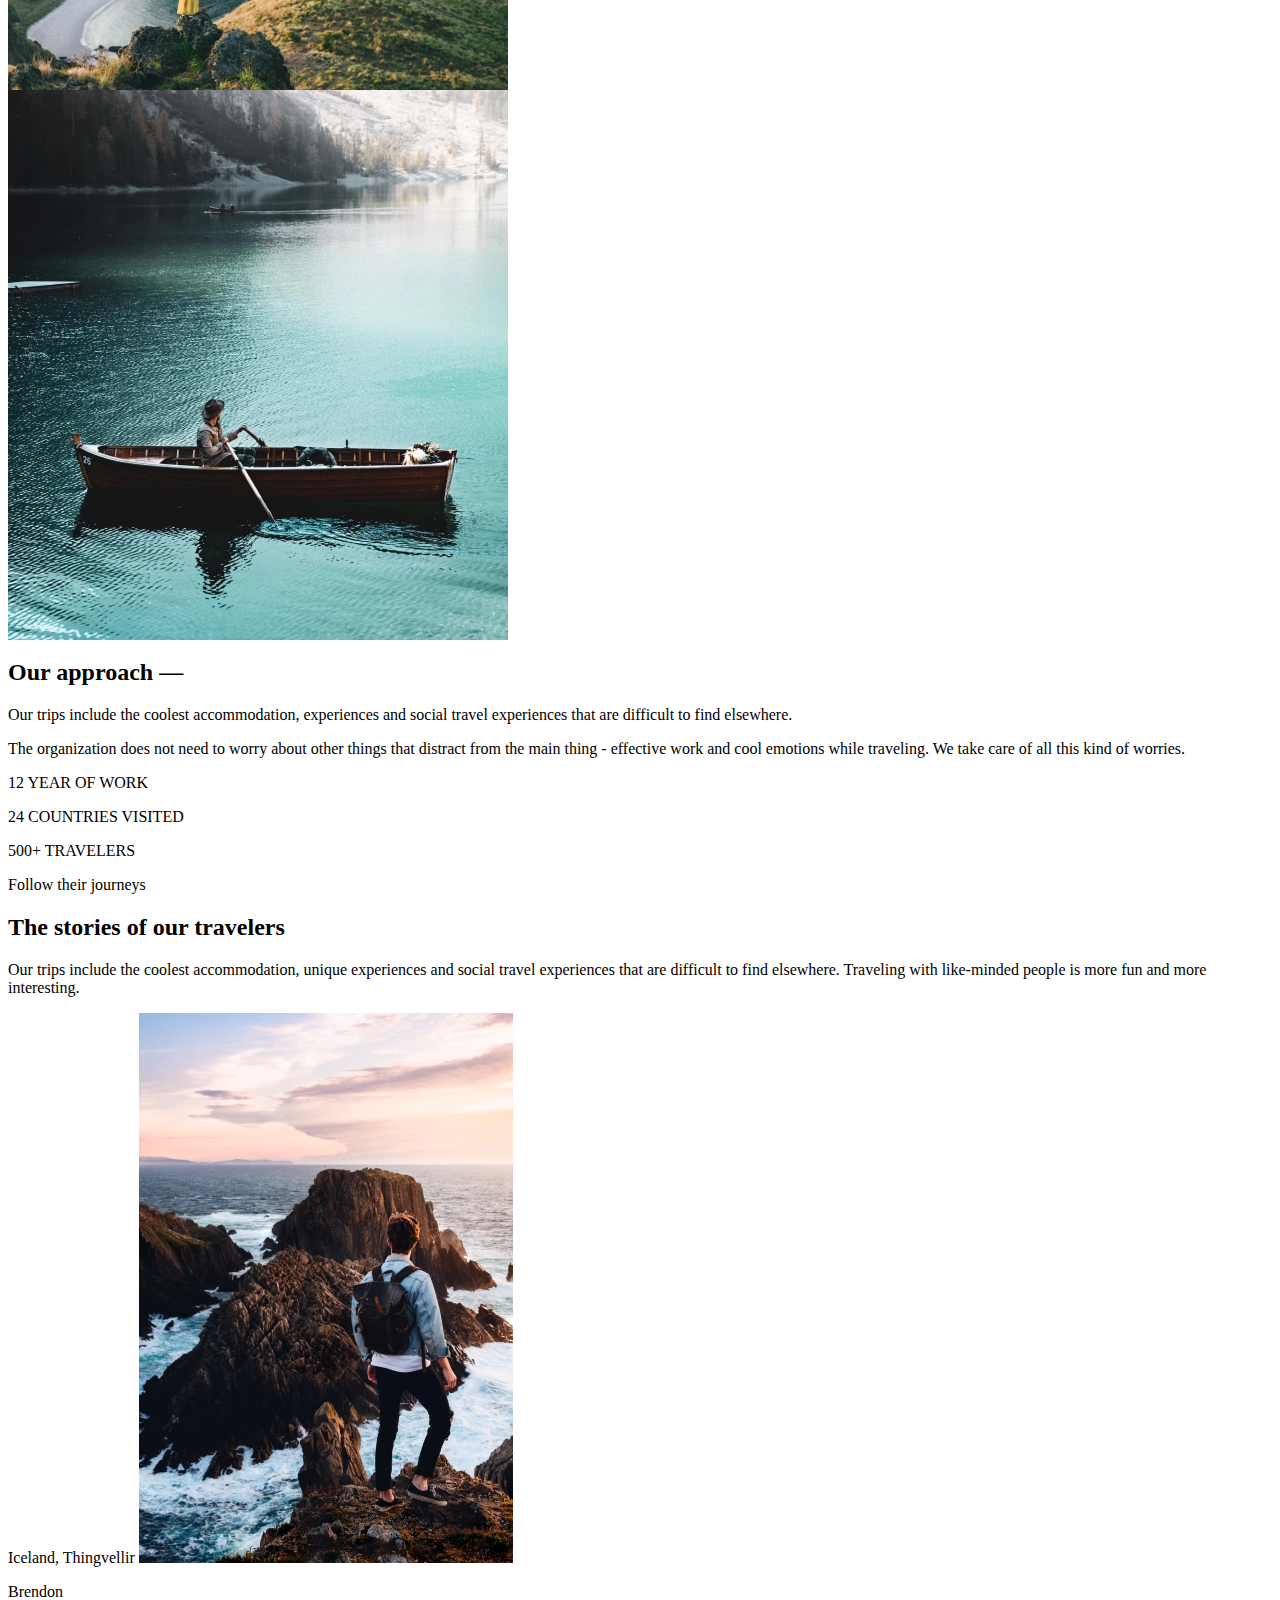
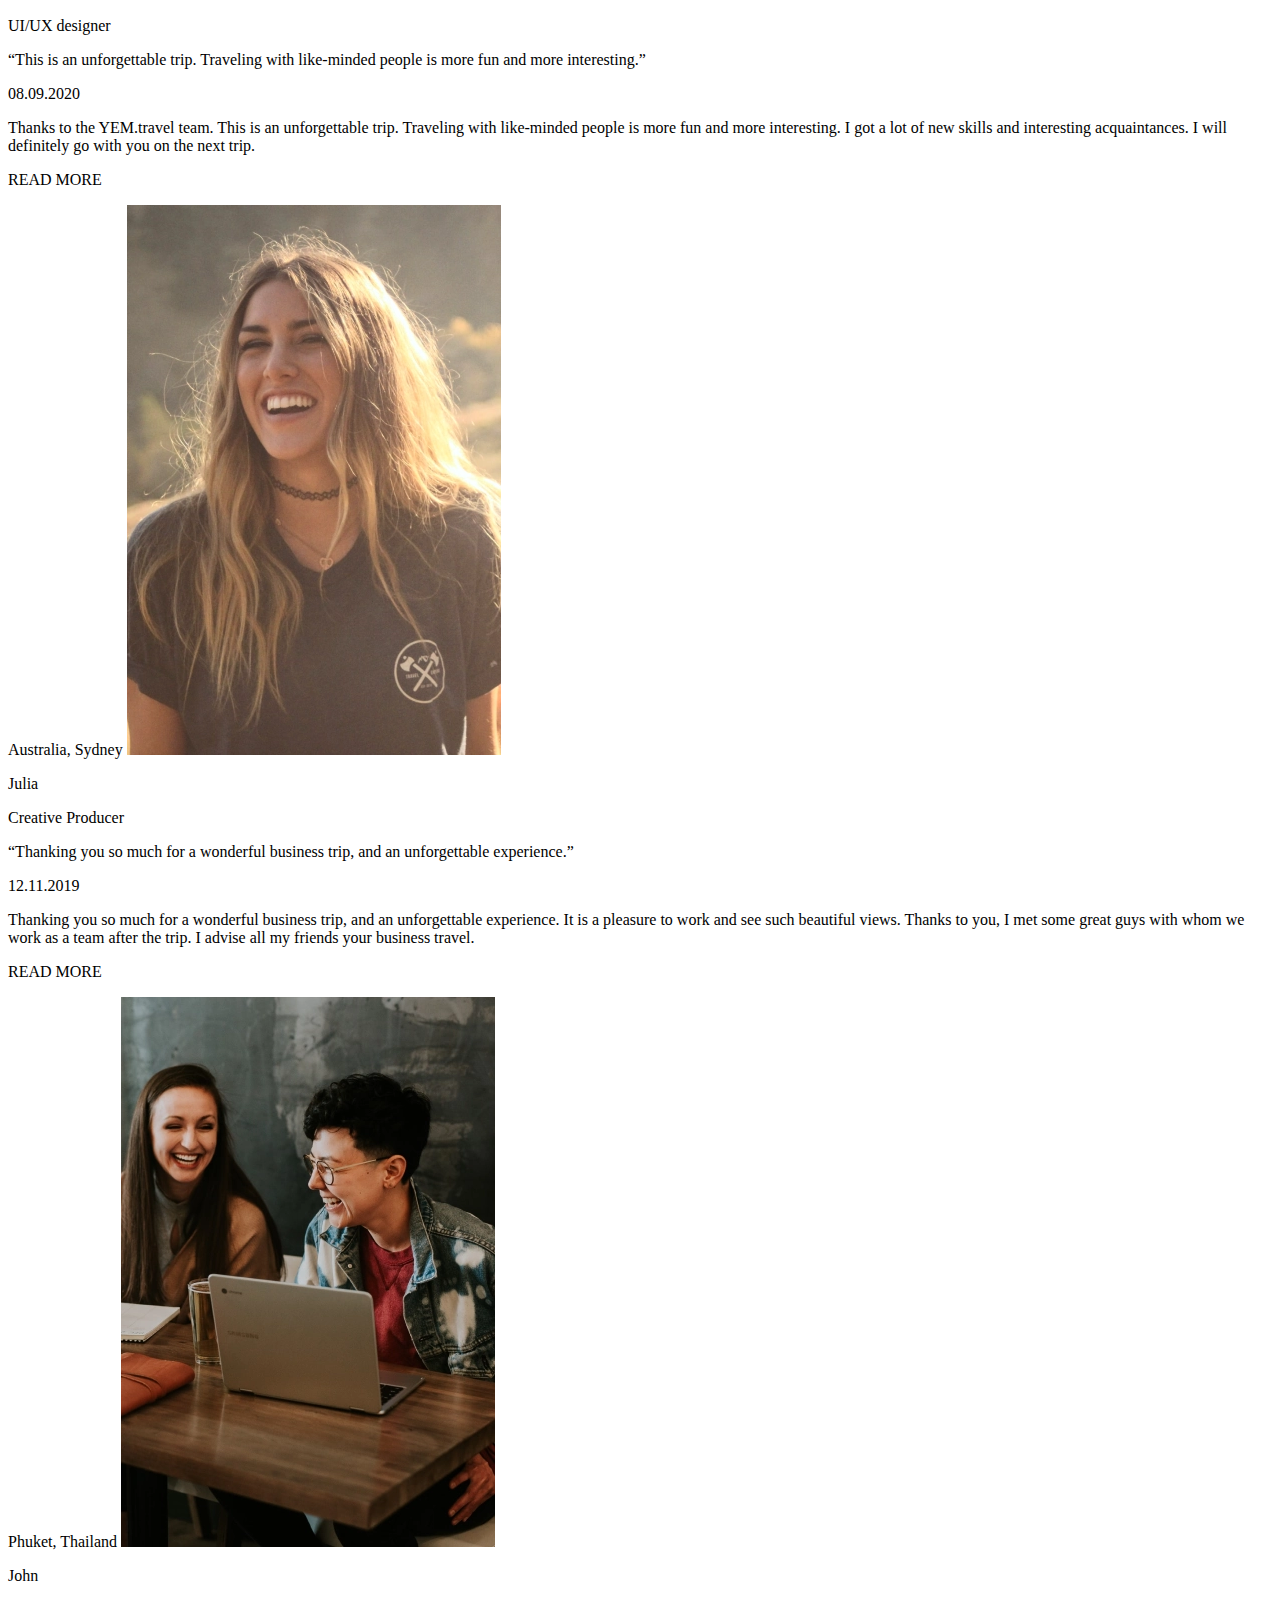
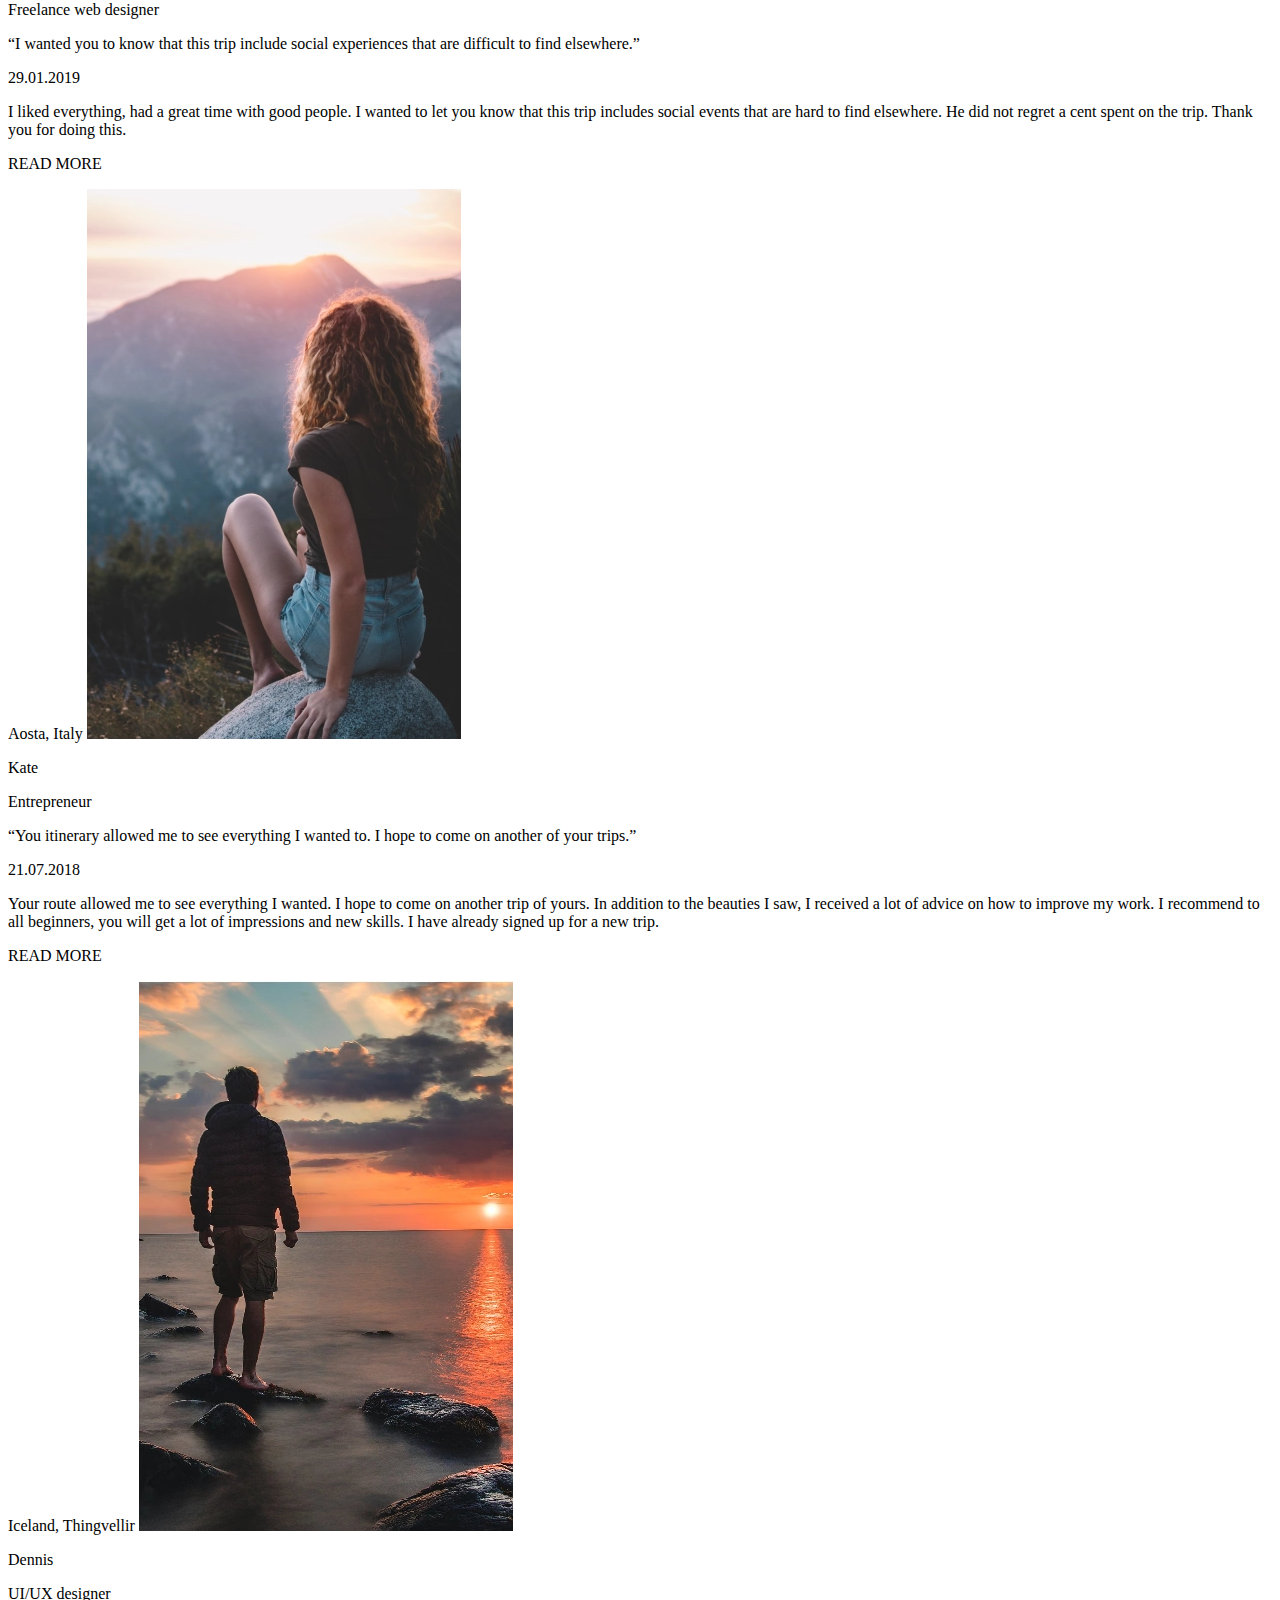
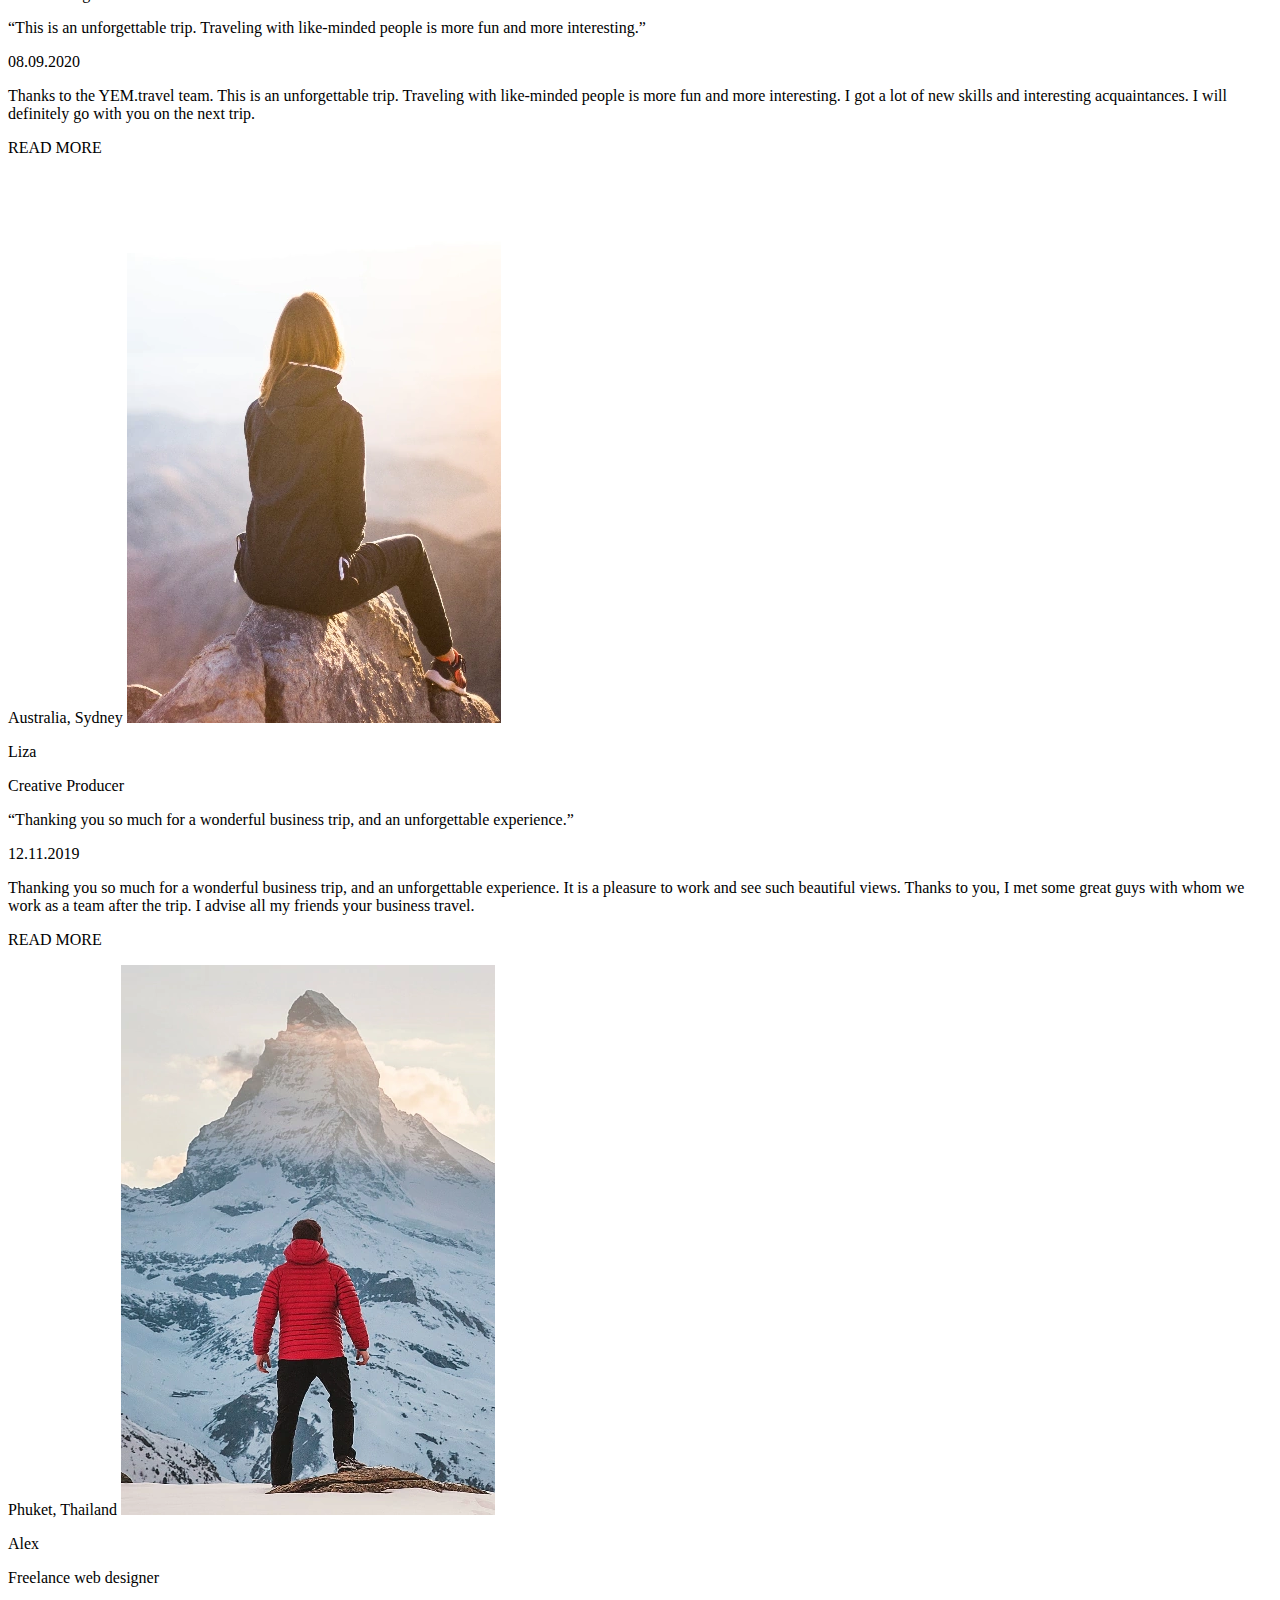
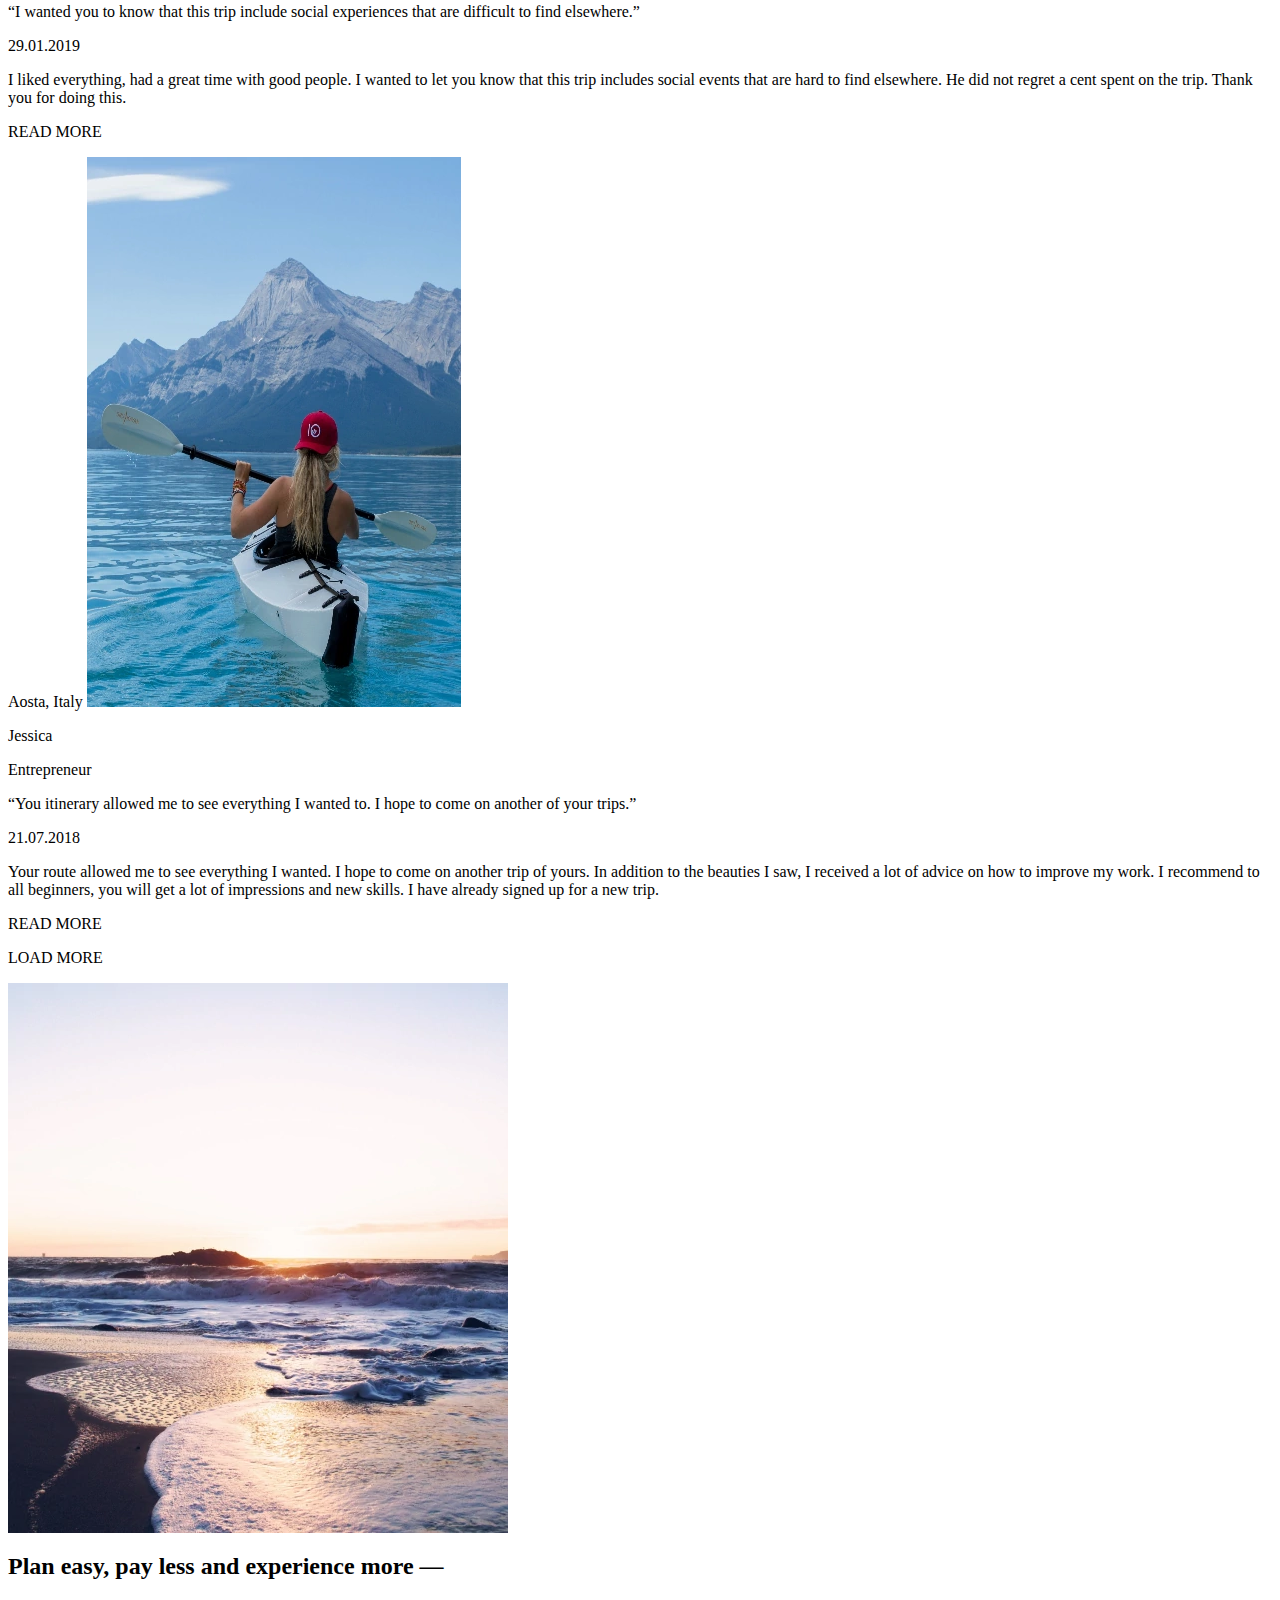
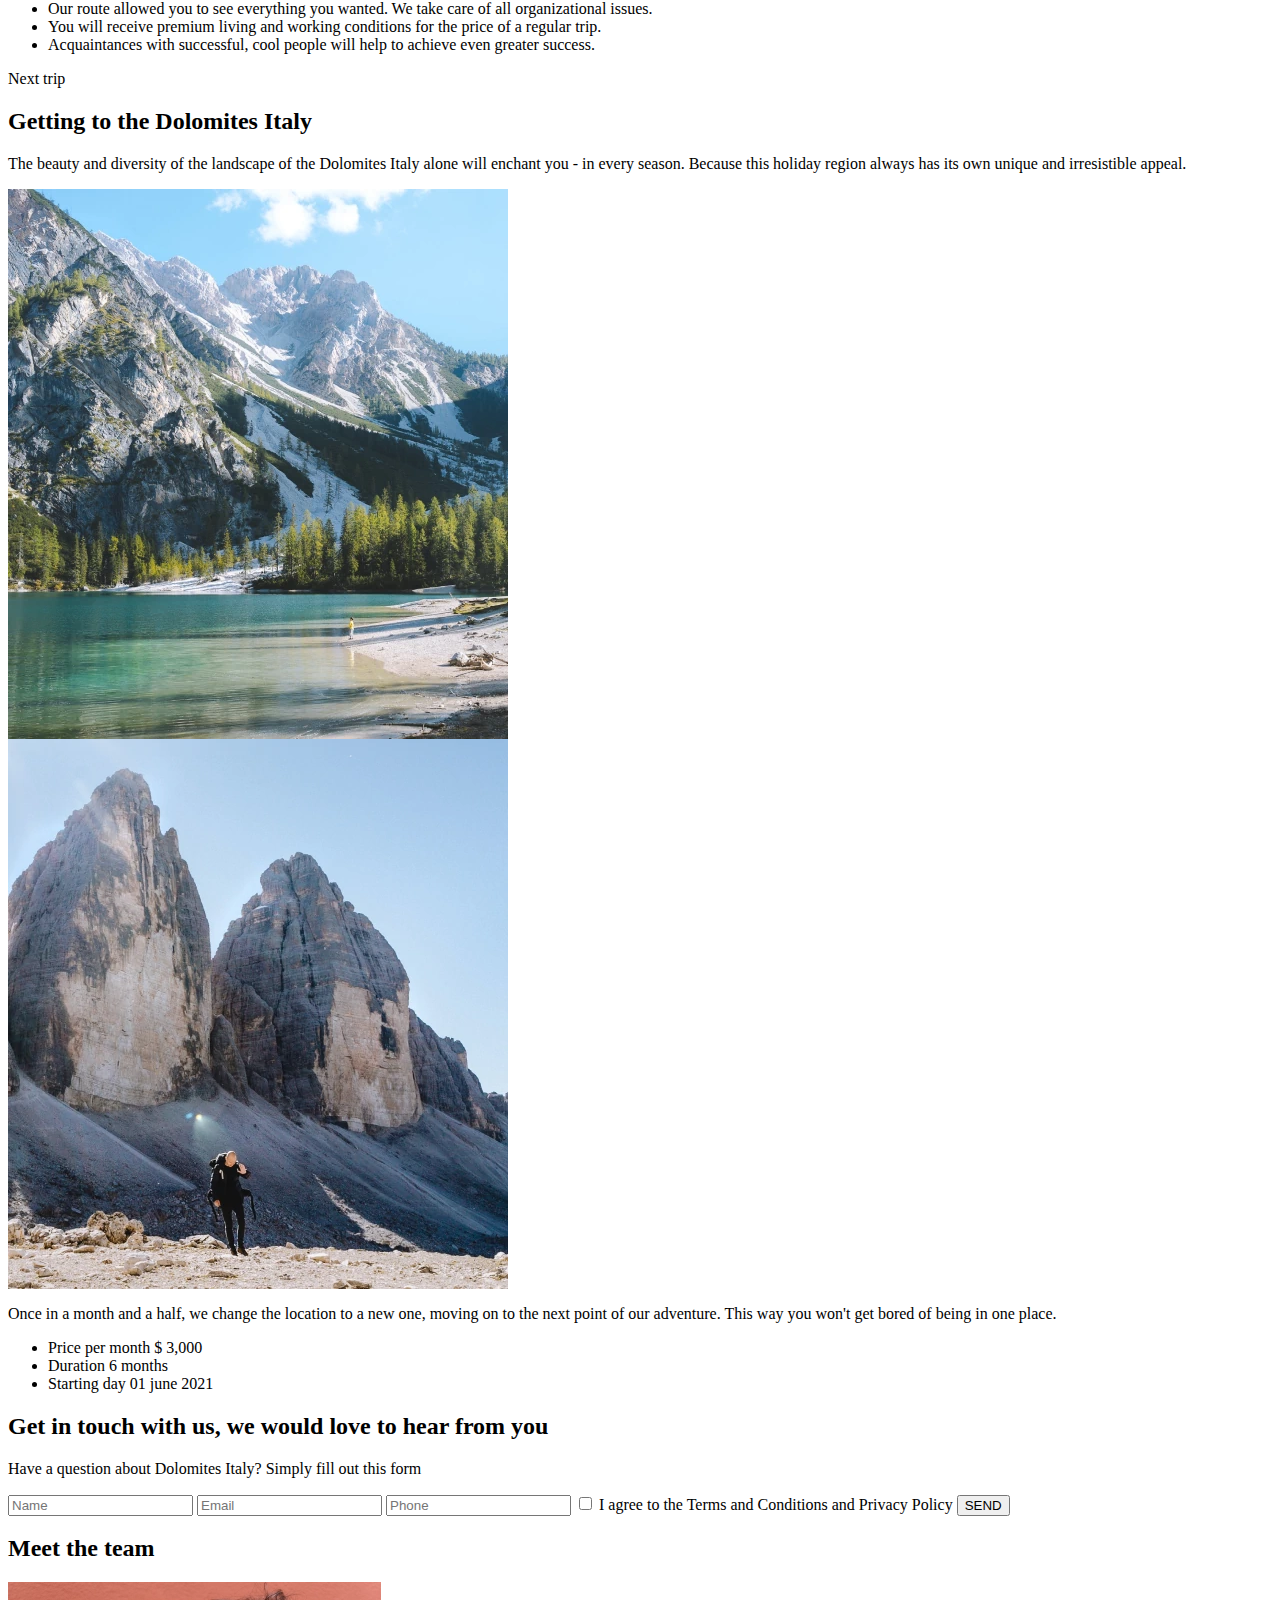
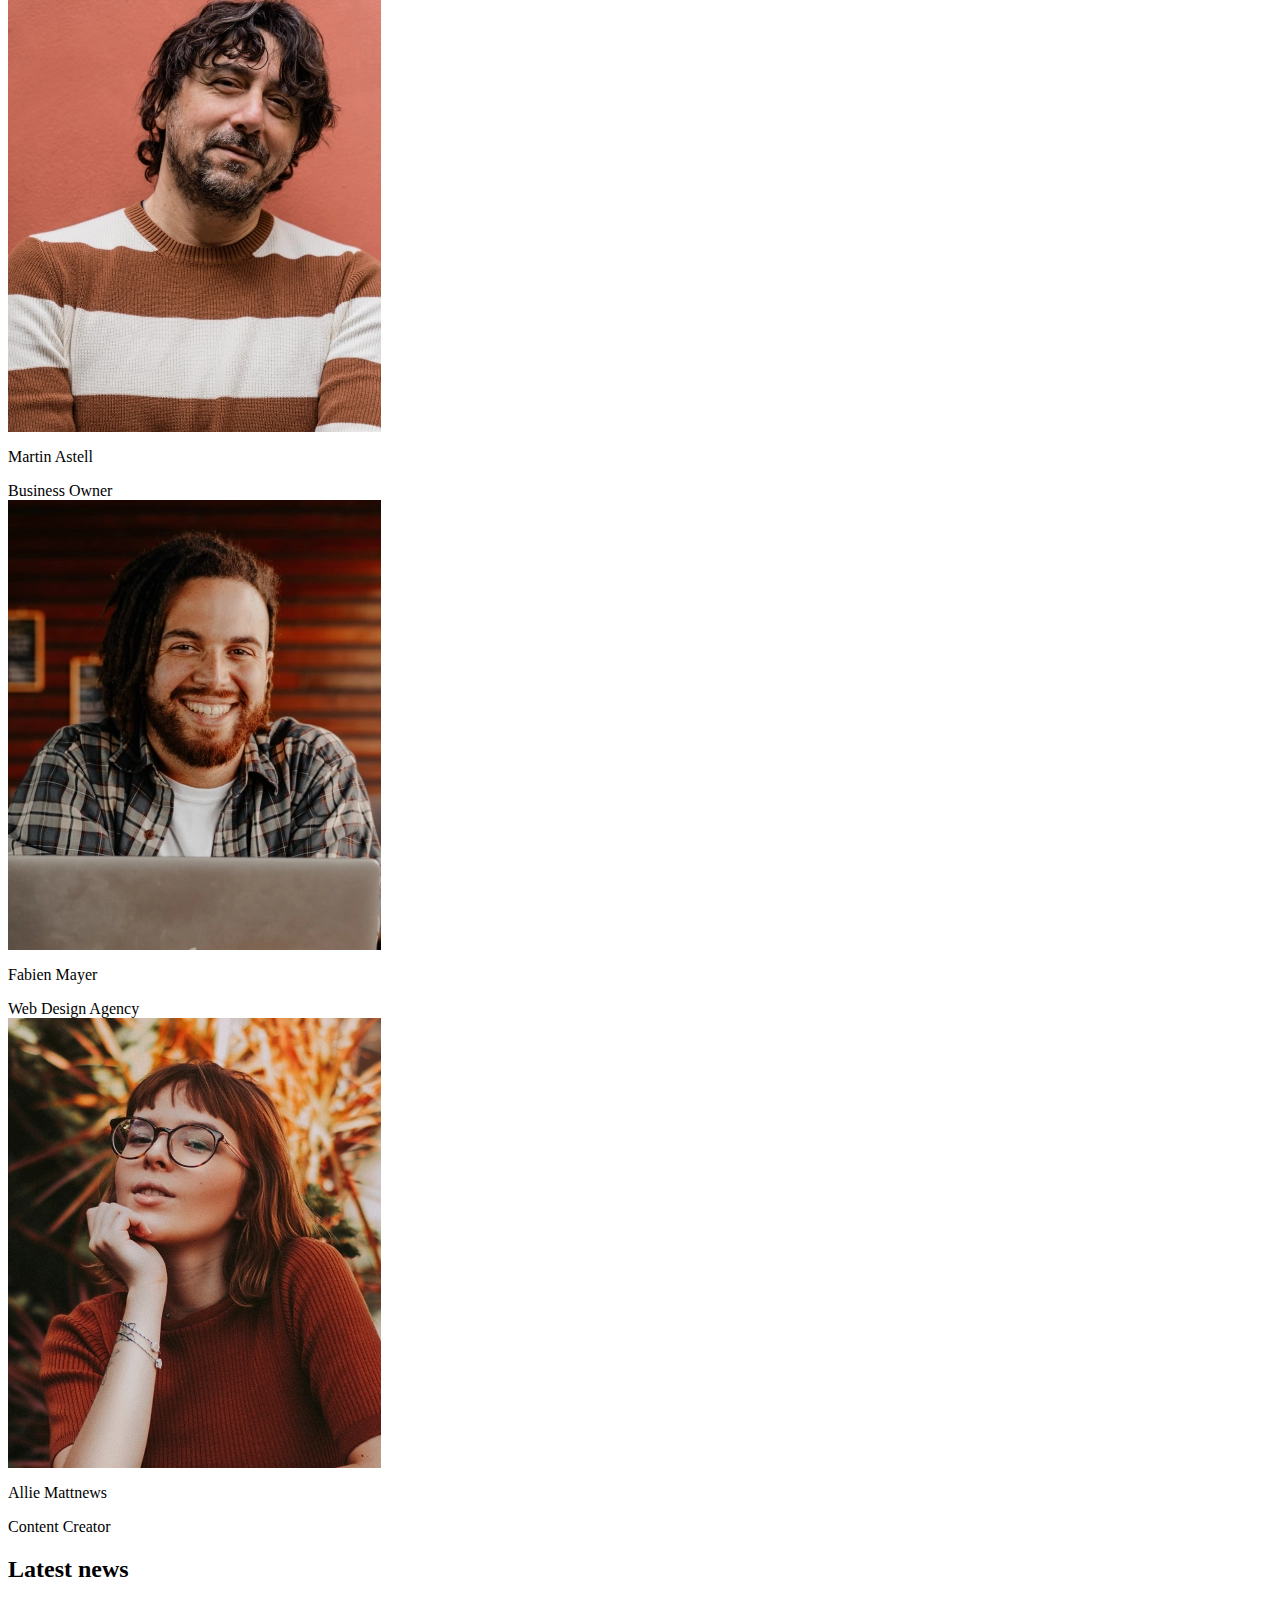
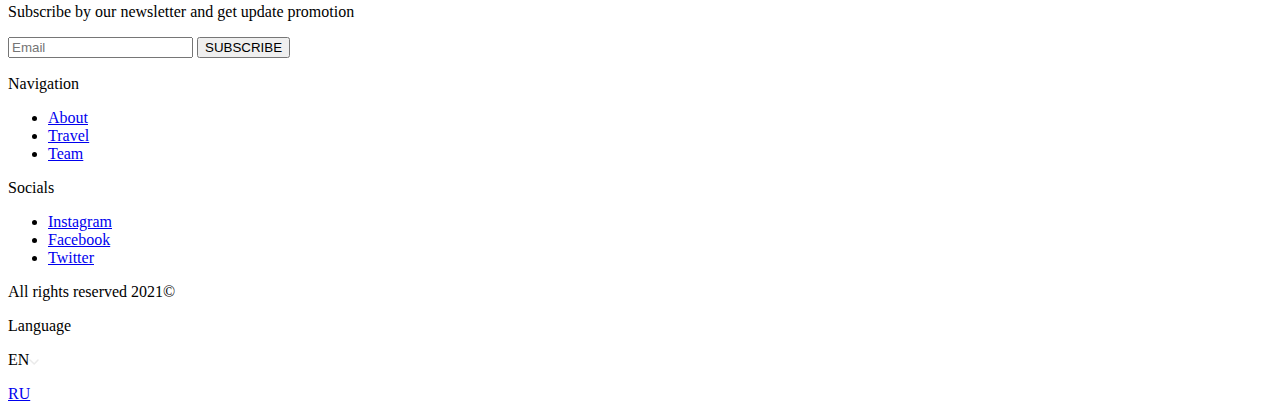
==== commit 2effab98: "Update index.html" ====
--- a/index.html
+++ b/index.html
@@ -1,24 +1,11 @@
-<!DOCTYPE html>
-<html lang="en">
-
-<head>
-  <meta charset="UTF-8">
-  <meta http-equiv="X-UA-Compatible" content="IE=edge">
-  <meta name="viewport" content="width=device-width, initial-scale=1.0">
-  <title>Travel</title>
-  <link rel="preconnect" href="https://fonts.gstatic.com">
-  <link
-    href="https://fonts.googleapis.com/css2?family=Montserrat:wght@400;500&family=Open+Sans:wght@400;600&display=swap"
-    rel="stylesheet">
-  <link rel="stylesheet" href="css/jquery.fancybox.min.css">
-  <link rel="stylesheet" href="css/style.css">
-</head>
-
 <body>
   <header class="header">
     <div class="header__top">
       <div class="container__top">
         <div class="header__top-wrapper">
+          <button class="brgr__btn" type="button">
+            <img class="brgr__img" src="images/burger.svg" alt="menu">
+          </button>
           <a href="index.html" class="logo__link">
             <img class="logo__img" src="images/logo.svg" alt="logo">
           </a>
@@ -80,7 +67,7 @@
       </div>
     </div>
   </section>
-  <section class="vid">
+  <div class="vid">
     <div class="container__bottom">
       <div class="vid__wrapper">
         <a data-fancybox class="vid__link" href="https://www.youtube.com/watch?v=IPU9px3YIeM">
@@ -93,7 +80,7 @@
         </a>
       </div>
     </div>
-  </section>
+  </div>
   <section class="mission">
     <div class="container__bottom">
       <div class="mission__wrapper">
@@ -154,7 +141,7 @@
       </div>
     </div>
   </section>
-  <section class="num">
+  <div class="num">
     <div class="container__bottom">
       <div class="num__items">
         <p class="num__items-item">
@@ -177,7 +164,7 @@
         </p>
       </div>
     </div>
-  </section>
+  </div>
   <section class="stories">
     <div class="container__bottom">
       <div class="stories__top">
@@ -608,45 +595,47 @@
         <a href="index.html" class="logo__link">
           <img class="logo__img" src="images/logo.svg" alt="logo">
         </a>
-        <div class="footer__top-list">
-          Navigation
-          <ul class="footer__top-nav">
-            <li class="footer-nav__item">
-              <a href="#about" class="footer-nav__link">
-                About
-              </a>
-            </li>
-            <li class="footer-nav__item">
-              <a href="#travel" class="footer-nav__link">
-                Travel
-              </a>
-            </li>
-            <li class="footer-nav__item">
-              <a href="#team" class="footer-nav__link">
-                Team
-              </a>
-            </li>
-          </ul>
-        </div>
-        <div class="footer__top-list">
-          Socials
-          <ul class="footer__top-soc">
-            <li class="footer-soc__item">
-              <a href="https://www.instagram.com/" class="footer-soc__link" target="_blank">
-                Instagram
-              </a>
-            </li>
-            <li class="footer-soc__item">
-              <a href="https://www.facebook.com" class="footer-soc__link" target="_blank">
-                Facebook
-              </a>
-            </li>
-            <li class="footer-soc__item">
-              <a href="https://twitter.com/" class="footer-soc__link" target="_blank">
-                Twitter
-              </a>
-            </li>
-          </ul>
+        <div class="footer__top-wrapp">
+          <div class="footer__top-list">
+            Navigation
+            <ul class="footer__top-nav">
+              <li class="footer-nav__item">
+                <a href="#about" class="footer-nav__link">
+                  About
+                </a>
+              </li>
+              <li class="footer-nav__item">
+                <a href="#travel" class="footer-nav__link">
+                  Travel
+                </a>
+              </li>
+              <li class="footer-nav__item">
+                <a href="#team" class="footer-nav__link">
+                  Team
+                </a>
+              </li>
+            </ul>
+          </div>
+          <div class="footer__top-list">
+            Socials
+            <ul class="footer__top-soc">
+              <li class="footer-soc__item">
+                <a href="https://www.instagram.com/" class="footer-soc__link" target="_blank">
+                  Instagram
+                </a>
+              </li>
+              <li class="footer-soc__item">
+                <a href="https://www.facebook.com" class="footer-soc__link" target="_blank">
+                  Facebook
+                </a>
+              </li>
+              <li class="footer-soc__item">
+                <a href="https://twitter.com/" class="footer-soc__link" target="_blank">
+                  Twitter
+                </a>
+              </li>
+            </ul>
+          </div>
         </div>
       </div>
       <div class="footer__bottom">
@@ -673,5 +662,3 @@
   <script src="js/jquery.fancybox.min.js"></script>
   <script src="js/main.js"></script>
 </body>
-
-</html>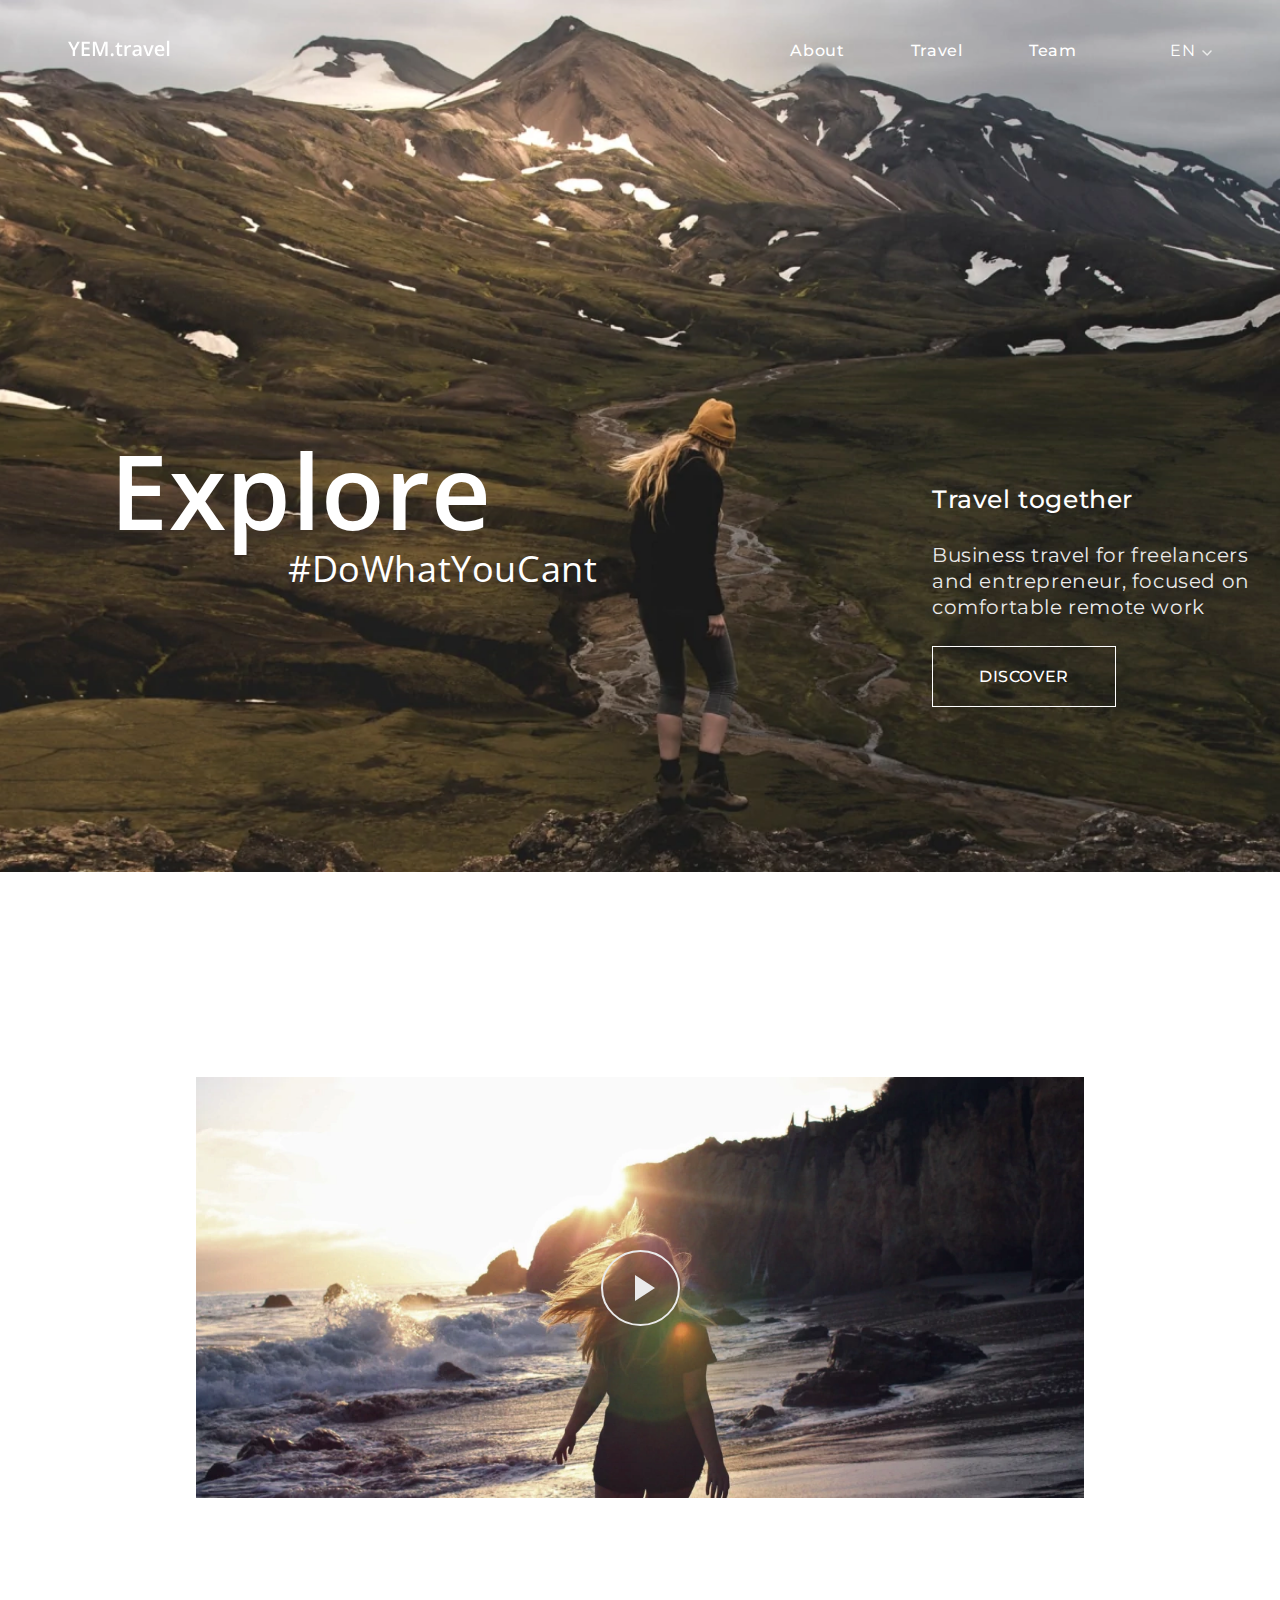
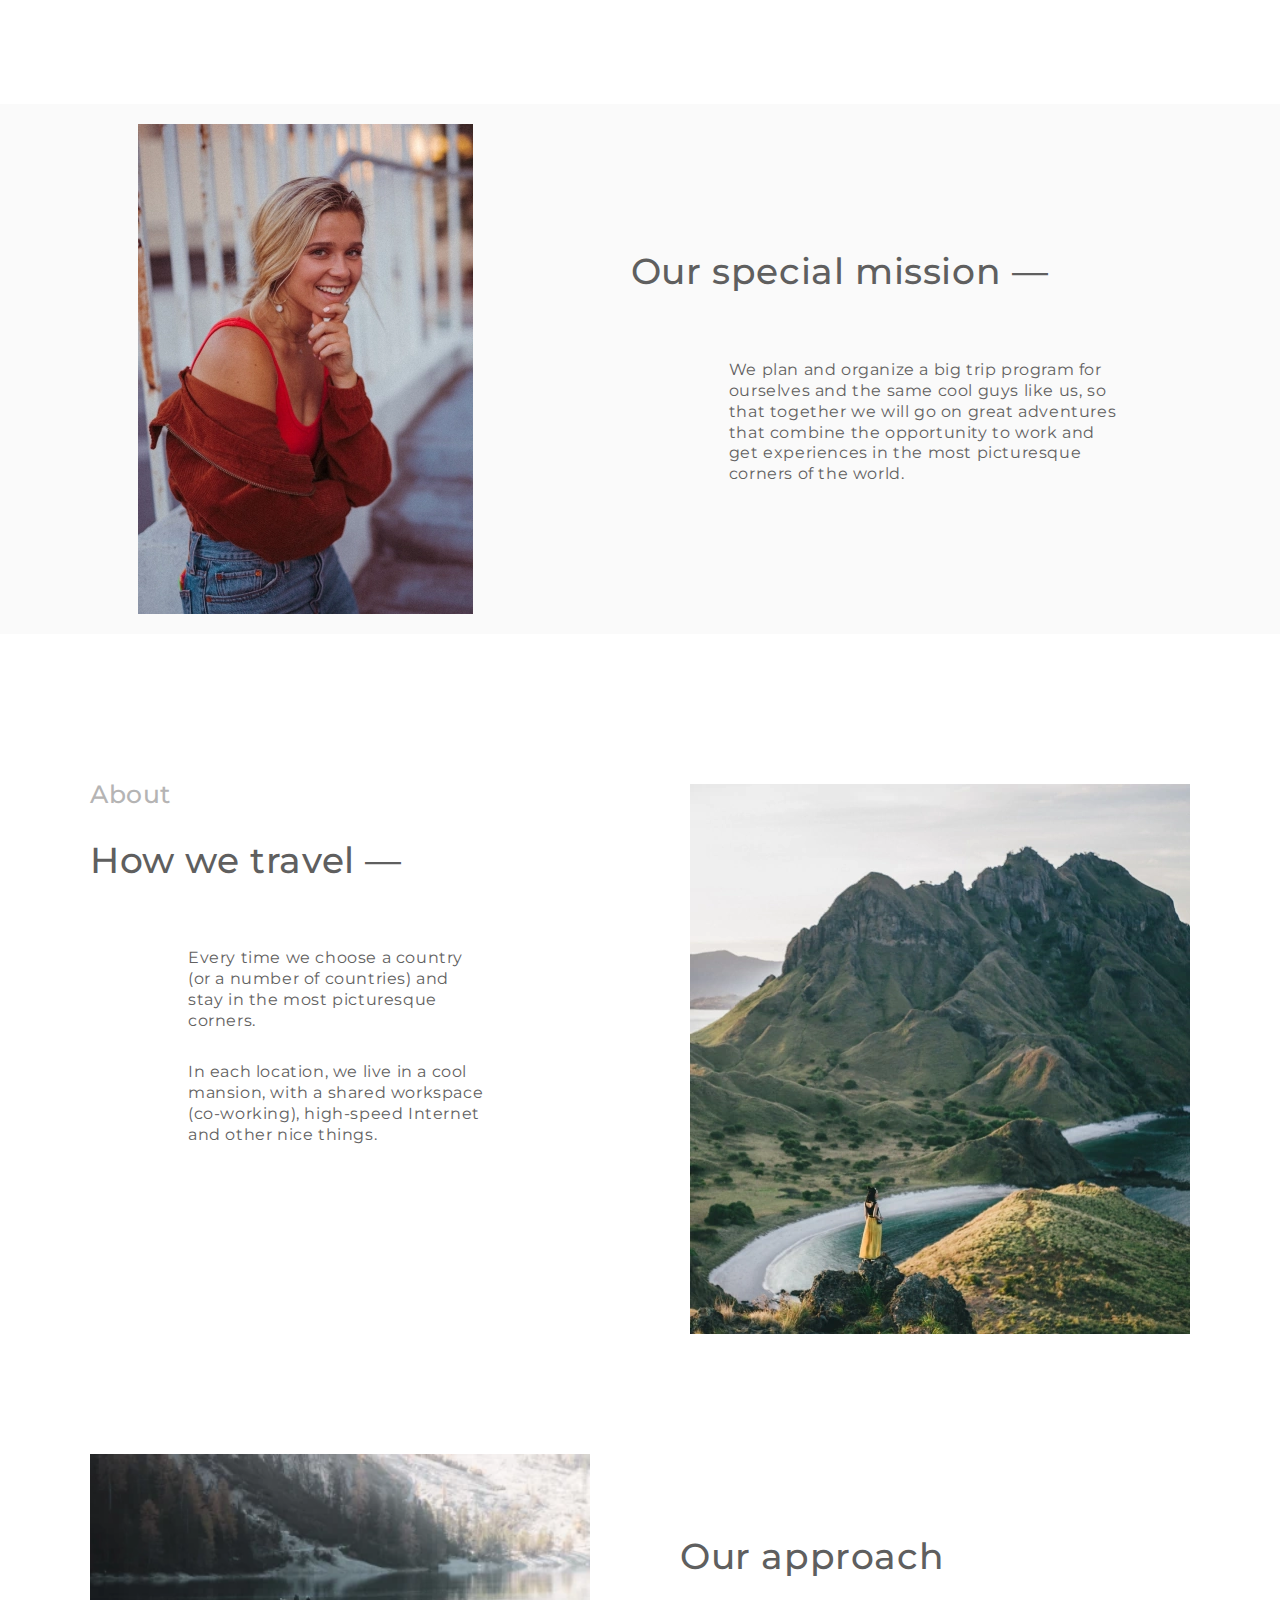
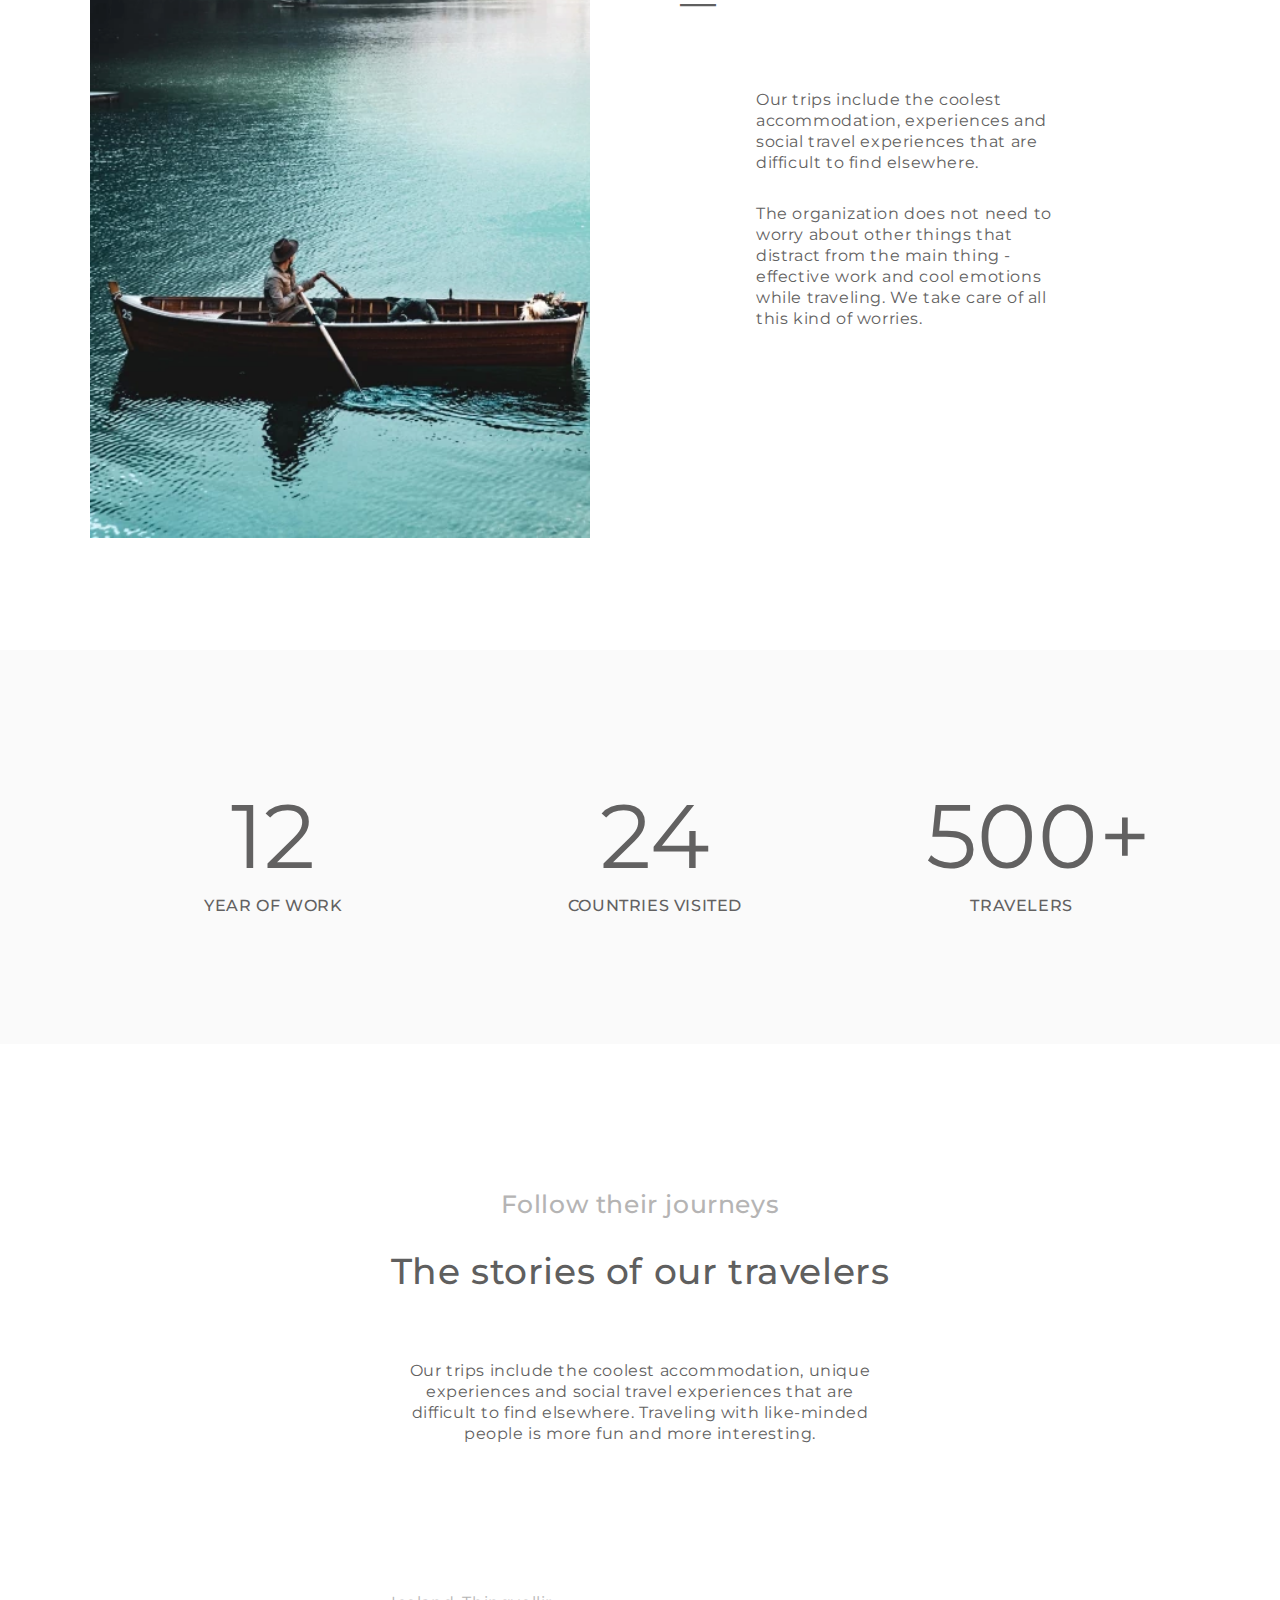
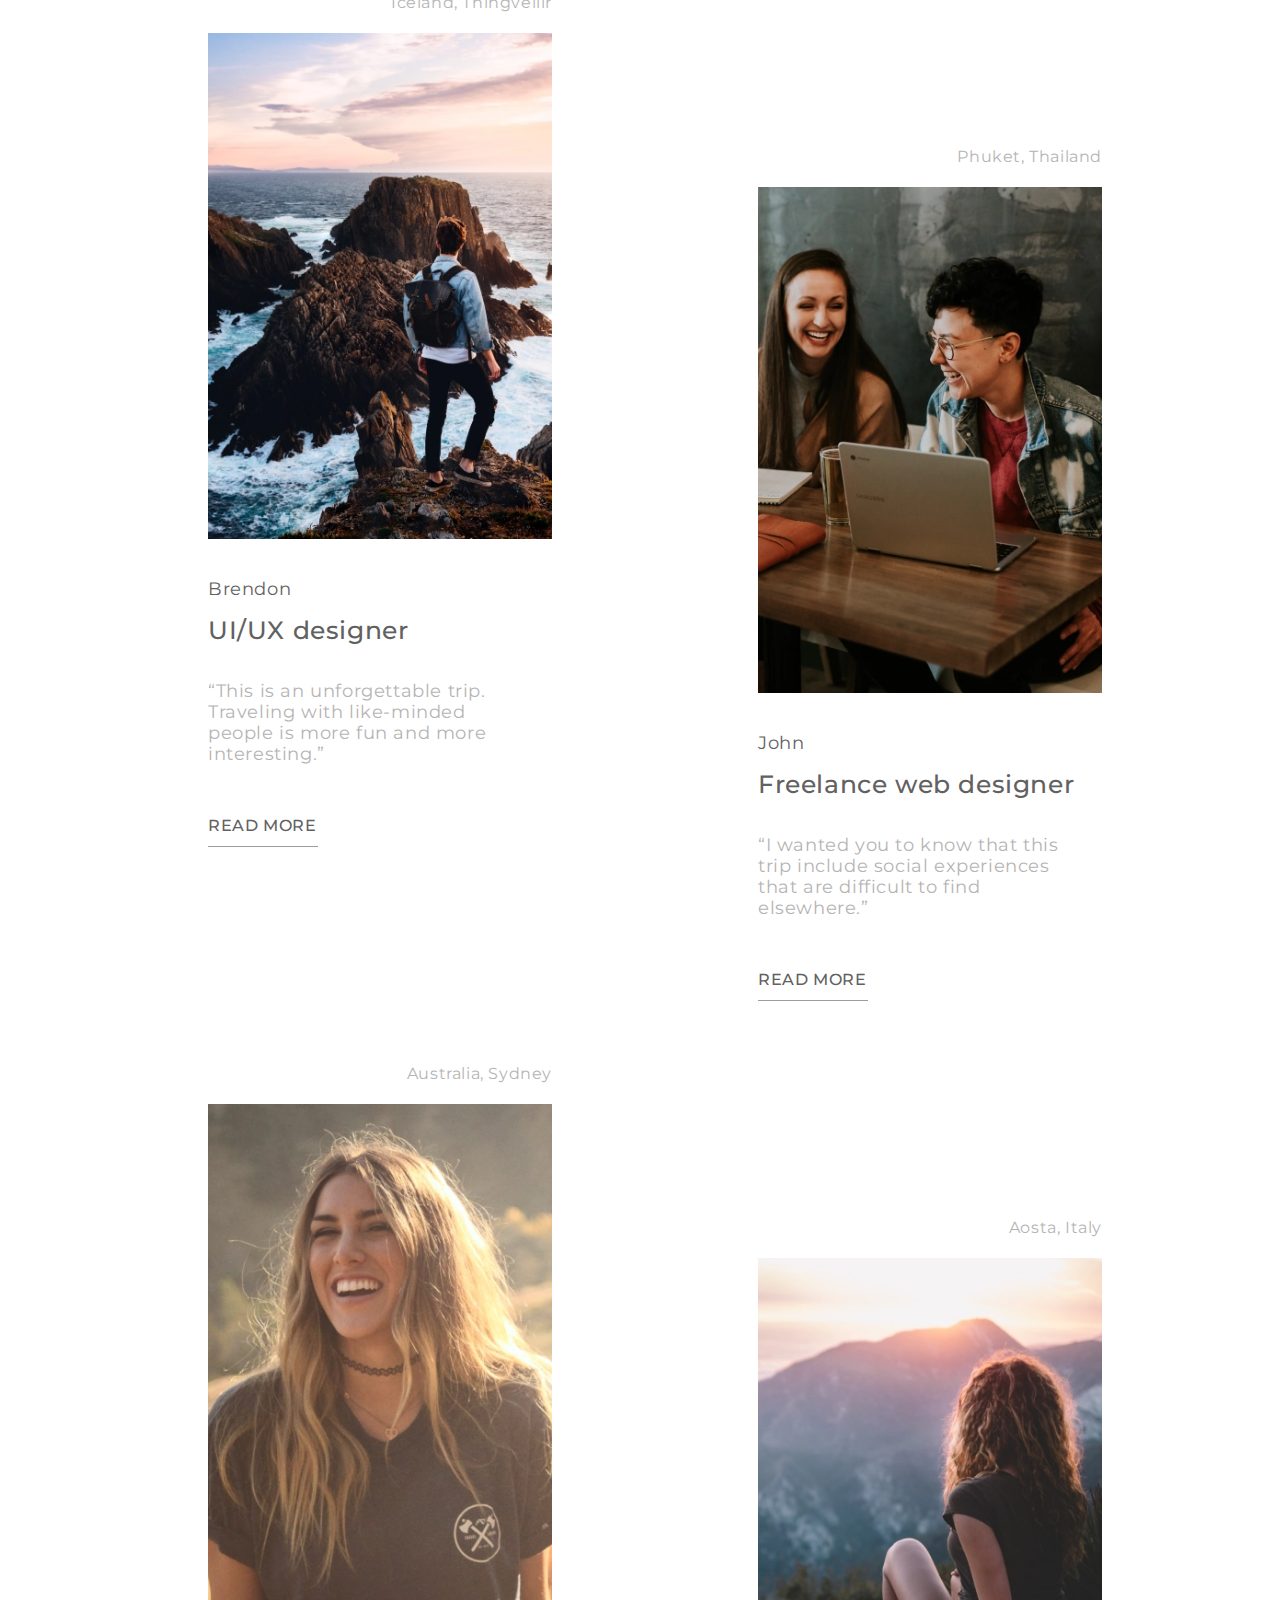
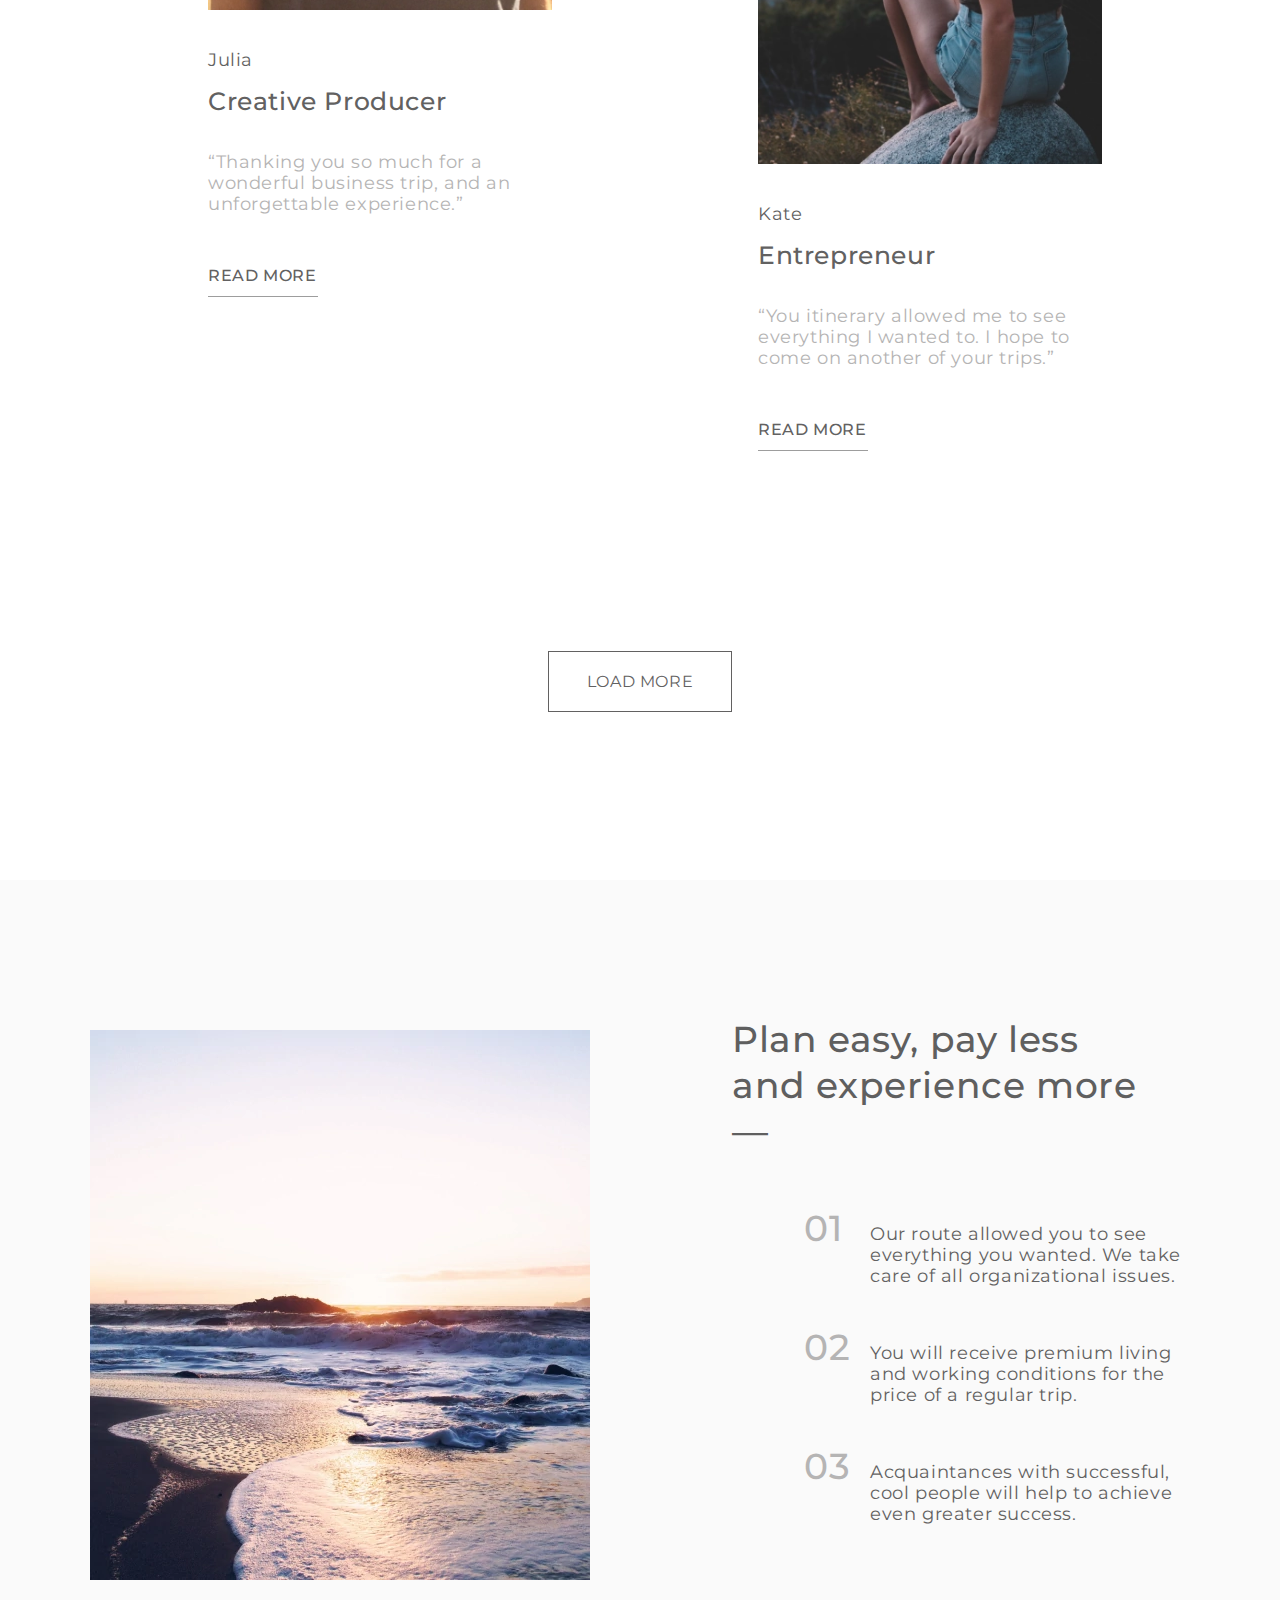
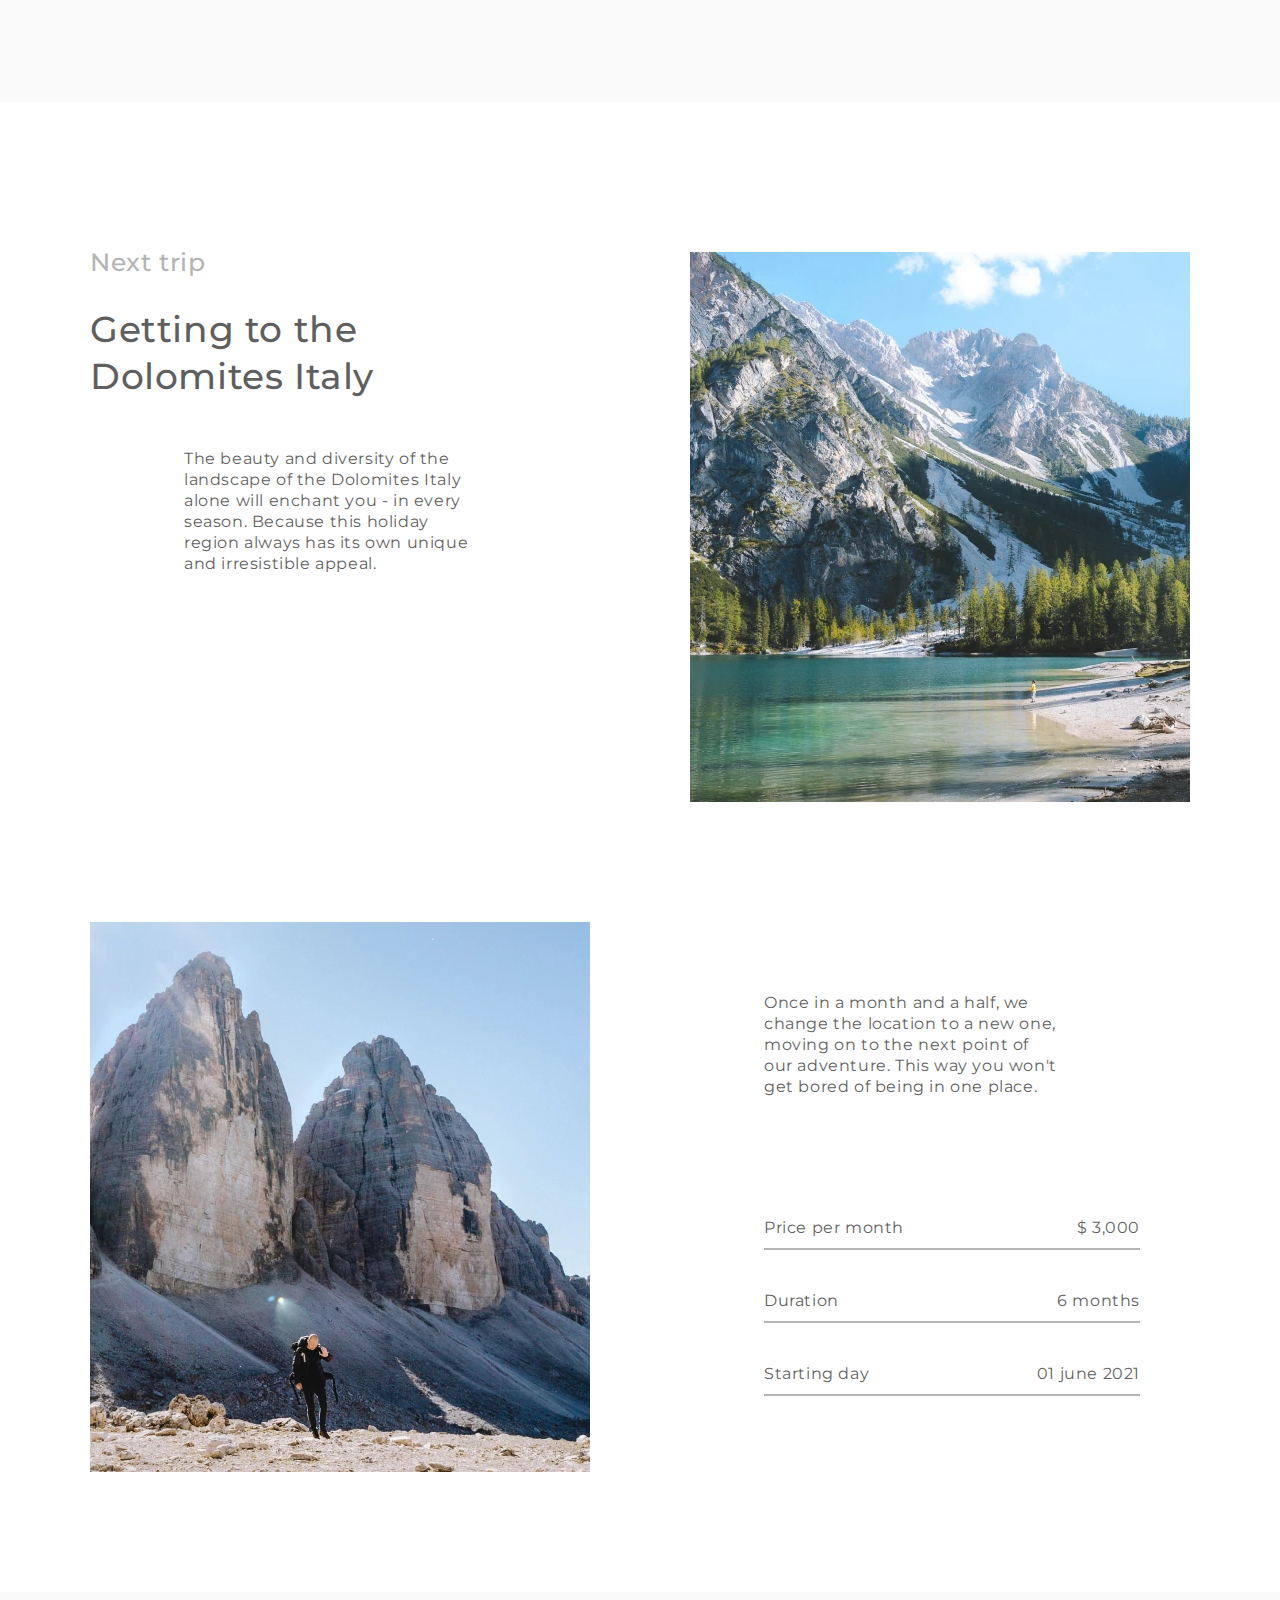
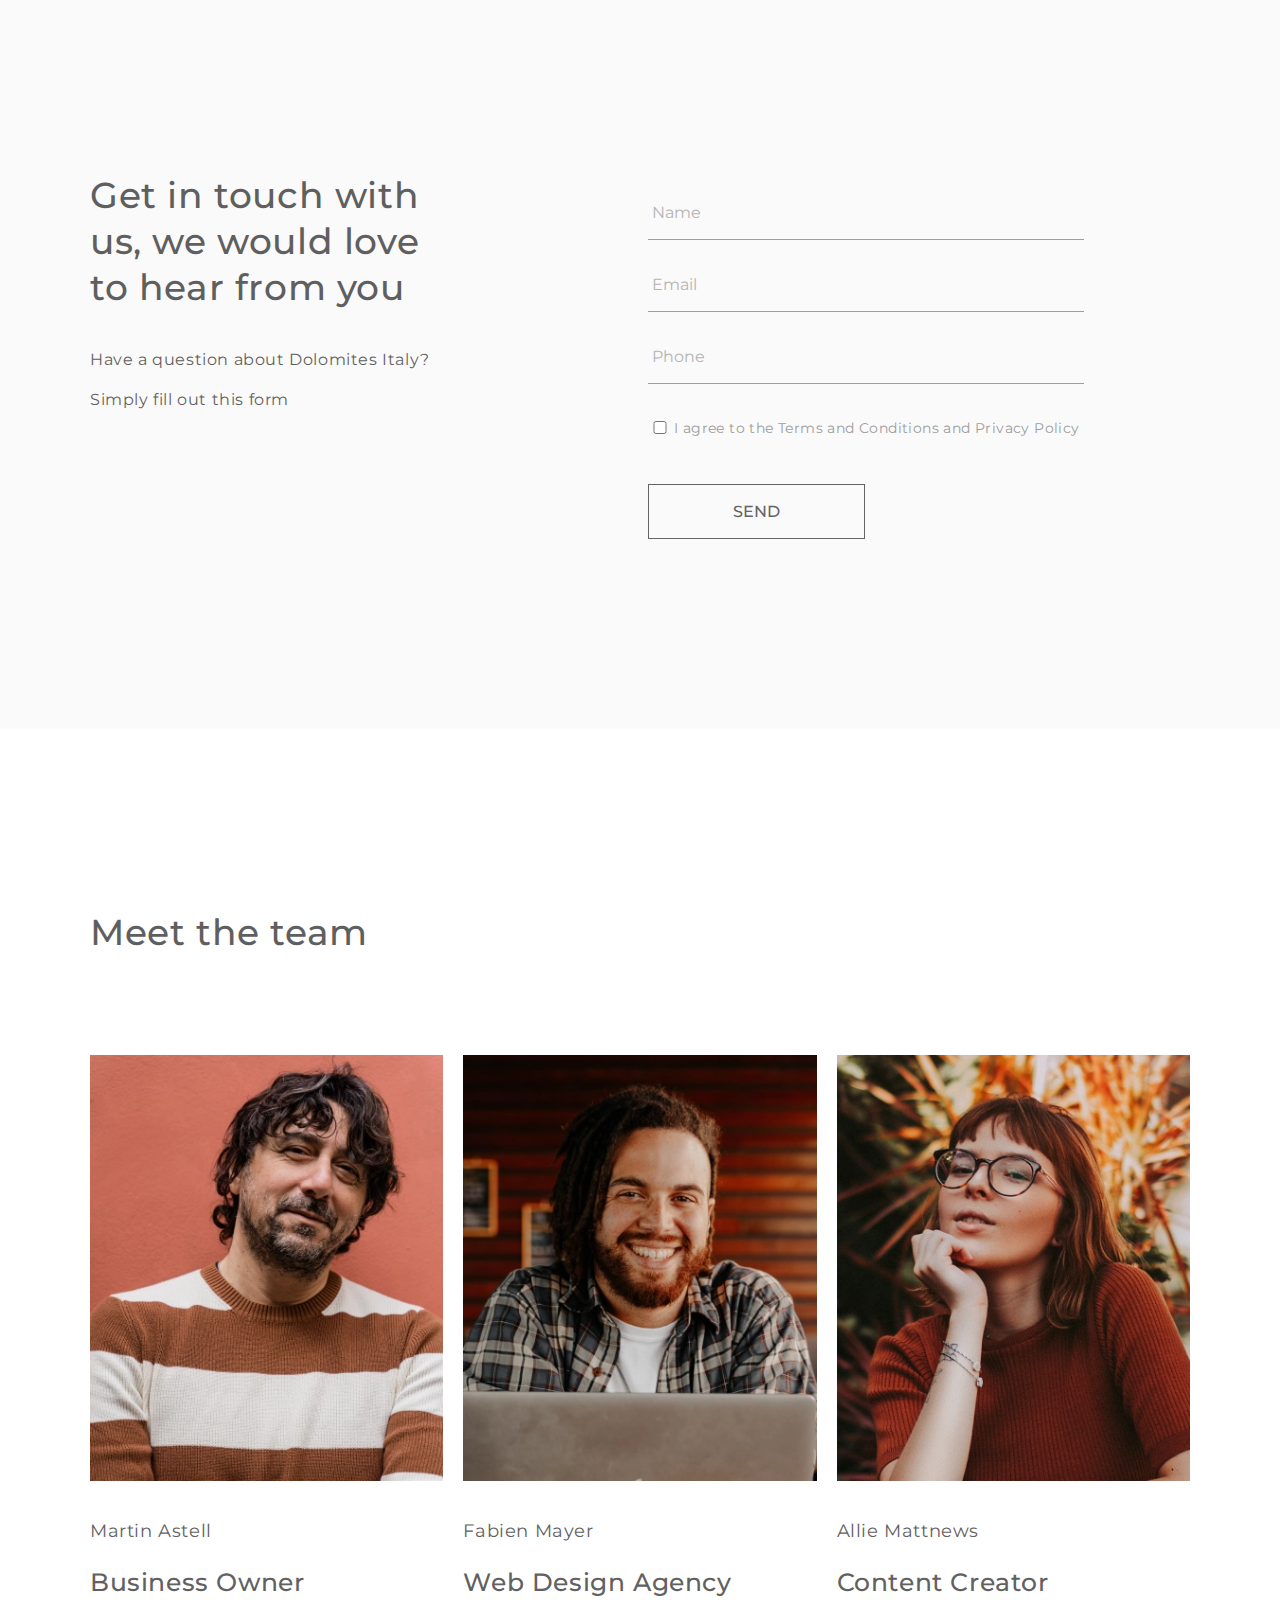
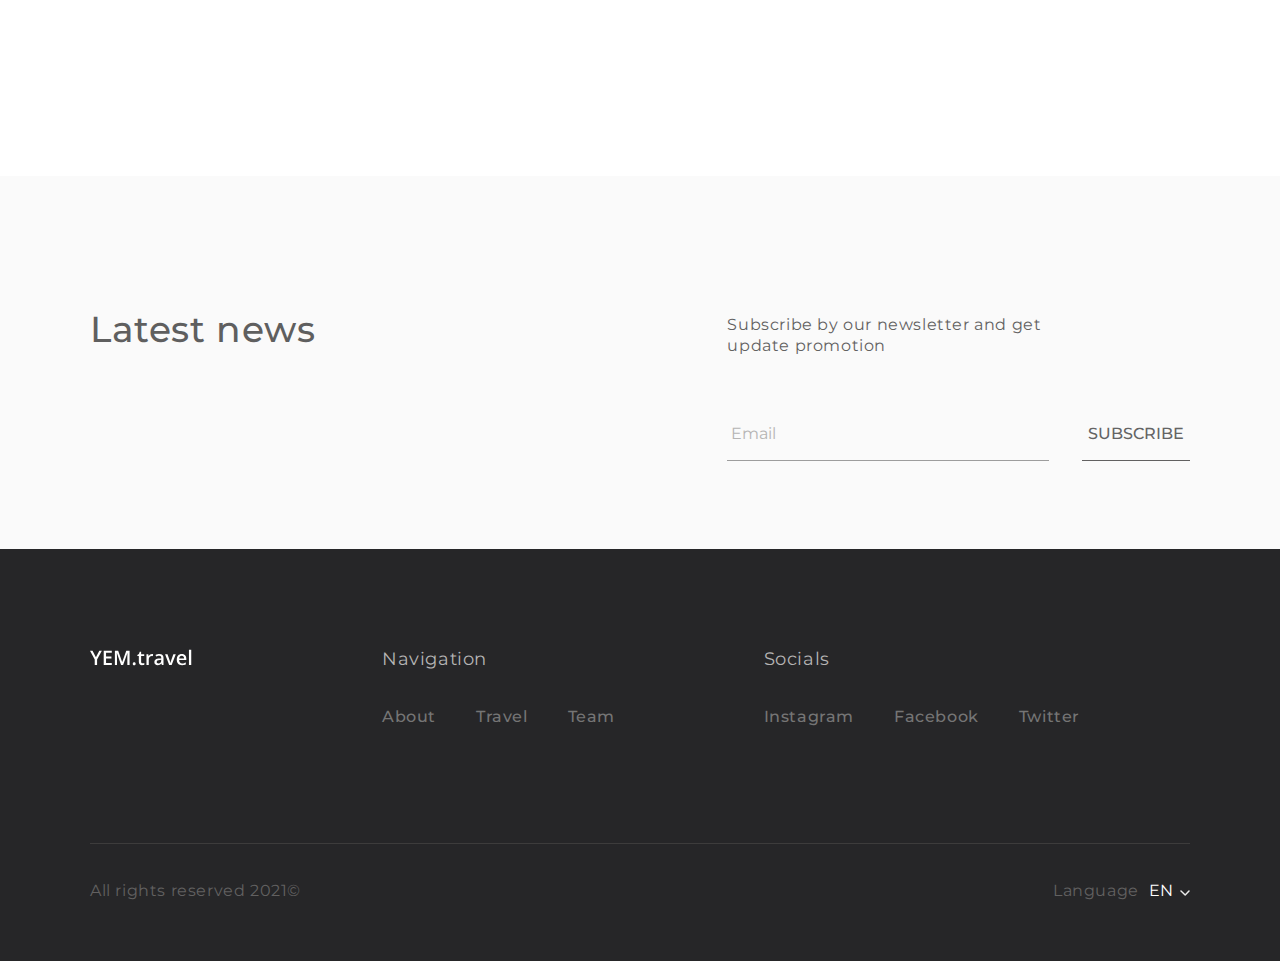
==== commit 5f60fd3c: "Update index.html" ====
--- a/index.html
+++ b/index.html
@@ -1,3 +1,19 @@
+<!DOCTYPE html>
+<html lang="en">
+
+<head>
+  <meta charset="UTF-8">
+  <meta http-equiv="X-UA-Compatible" content="IE=edge">
+  <meta name="viewport" content="width=device-width, initial-scale=1.0">
+  <title>Travel</title>
+  <link rel="preconnect" href="https://fonts.gstatic.com">
+  <link
+    href="https://fonts.googleapis.com/css2?family=Montserrat:wght@400;500&family=Open+Sans:wght@400;600&display=swap"
+    rel="stylesheet">
+  <link rel="stylesheet" href="css/jquery.fancybox.min.css">
+  <link rel="stylesheet" href="css/style.css">
+</head>
+
 <body>
   <header class="header">
     <div class="header__top">
@@ -662,3 +678,5 @@
   <script src="js/jquery.fancybox.min.js"></script>
   <script src="js/main.js"></script>
 </body>
+
+</html>
--- a/css/style.css
+++ b/css/style.css
@@ -0,0 +1,1328 @@
+html {
+  box-sizing: border-box;
+}
+
+*,
+*::after,
+*::before {
+  box-sizing: inherit;
+}
+
+ul[class],
+ol[class] {
+  padding: 0;
+}
+
+body,
+p,
+ul[class],
+ol[class],
+li,
+figure,
+figcaption,
+blockquote,
+dl,
+dd {
+  margin: 0;
+}
+
+ul[class] {
+  list-style: none;
+}
+
+img {
+  max-width: 100%;
+  height: auto;
+  display: block;
+  object-fit: cover;
+}
+
+input,
+button,
+textarea,
+select {
+  font: inherit;
+} 
+
+a{
+  text-decoration: none;
+  font-family: 'Montserrat', sans-serif;
+  font-weight: 500;
+  font-style: normal;
+  color: #fff;
+}
+
+body {
+  min-height: 100vh;
+  font-family: 'Montserrat', sans-serif;
+  font-weight: 400;
+  font-style: normal;
+  font-size: 16px;
+  line-height: 21px;
+  letter-spacing: 0.6px;
+  color:#626161;
+}
+
+h1{
+  font-family: 'Open Sans', sans-serif;
+  font-weight: 600;
+  font-style: normal;
+  font-size: 104px;
+  letter-spacing: 0.6px;
+  color: #fff;
+}
+
+h2,
+h3,
+h4,
+h5,
+h6{
+  font-family: 'Montserrat', sans-serif;
+  font-weight: 500;
+  font-style: normal;
+  font-size: 36px;
+  line-height: 46px;
+  letter-spacing: 0.6px;
+  color:#5f5f5f;
+}
+
+input{
+  background-color: transparent;
+  border: none;
+  border-bottom: 1px solid #9d9d9d;
+  padding: 0 12px 16px 4px;
+  color: #b5b4b4;
+}
+
+button{
+  background-color: transparent;
+  border: 1px solid #646464;
+  color: #646464;
+  font-weight: 500;
+}
+
+input::-webkit-input-placeholder {
+	color: #B5B4B4;
+}
+input::-moz-placeholder {
+	color: #b5b4b4;
+}
+
+.container__top{
+  max-width: 1370px;
+  margin: 0 auto;
+  padding: 0 30px;
+}
+
+.container__bottom{
+  max-width: 1160px;
+  margin: 0 auto;
+  padding: 0 30px;
+}
+
+.header{
+  padding: 0 3%;
+}
+
+.header__top{
+  padding-top: 40px;
+}
+
+.header__top-wrapper{
+  display: flex;
+  justify-content: space-between;
+}
+
+.brgr__btn{
+  height: 22px;
+  border: none;
+  display: none;
+}
+
+.menu{
+  margin-left: 46%;
+}
+
+.menu__list{
+  display: flex;
+  justify-content: space-between;
+  width: 286px;
+}
+
+.menu__list-item{
+  padding-bottom: 10px;
+  transition: all 0.3s;
+}
+
+.menu__list-item:hover{
+  border-bottom: 1px solid #fff;
+  transition: all 0.3s;
+}
+
+.lang{
+  display: flex;
+  flex-direction: column;
+  cursor: pointer;
+  height: 54px;
+}
+
+.lang:hover a{
+  transform: translateY(0%);
+  visibility: visible;
+  transition: all 0.3s;
+}
+
+.lang__link{
+  margin-bottom: 10px;
+  cursor: pointer;
+  color: #fff;
+}
+
+.lang__link svg{
+  margin-left: 6px;
+  transition: all 0.4s;
+}
+
+.lang:hover svg{
+  transform: rotateX(180deg);
+  transition: all 0.4s;
+}
+
+.lang__link-other{
+  transform: translateY(-100%);
+  visibility: hidden;
+  transition: all 0.3s;
+}
+
+.usp{
+  background-image: url(../images/bg.webp);
+  background-repeat: no-repeat;
+  background-size: cover;
+  background-position: center center;
+  height: 890px;
+  margin-top: -112px;
+}
+
+.usp-wrapper{
+  padding: 427px 0 0 80px;
+  display: flex;
+  justify-content: space-between;
+}
+
+.usp-title{
+  width: 490px;
+}
+
+.usp-span{
+  font-size: 36px;
+  font-weight: 400;
+  line-height: 138px;
+  padding: 0 0 0 178px;
+  vertical-align: sub;
+}
+
+.usp-wrapp{
+  width: 318px;
+  display: flex;
+  flex-direction: column;
+  justify-content: flex-end;
+}
+
+.usp__item{
+  margin: 134px 104px 0 0;
+}
+
+.usp-sub{
+  font-size: 25px;
+  font-weight: 500;
+  line-height: 33px;
+  color: #fff;
+  padding-bottom: 26px;
+}
+
+.usp-text{
+  font-size: 20px;
+  line-height: 26px;
+  width: 318px;
+  height: 66px;
+  color: #eaeaea;
+}
+
+.usp-btn{
+  border: 1px solid #fff;
+  padding: 19px 23px;
+  width: 184px;
+  text-align: center;
+}
+
+.wrapp__item{
+  margin-top: 38px;
+}
+
+.vid{
+  padding: 11% 13%;
+}
+
+.vid__wrapper{
+  background-image: url(../images/bg-video.webp);
+  background-repeat: no-repeat;
+  background-position: center center;
+  background-size: contain;
+  max-width: 1160px;
+  height: 550px;
+}
+
+.vid__link{
+  display: flex;
+  justify-content: center;
+  align-items: center;
+  height: 100%;
+}
+
+.mission{
+  background-color: #fafafa; 
+  padding: 20px 0;
+}
+
+.mission__wrapper{
+  margin-left: 48px;
+  display: flex;
+  justify-content: space-between;
+}
+
+.mission__items{
+  max-width: 498px;
+  margin: 9% 6% 0 7%;
+}
+
+.mission__text{
+  margin: 66px 0 0 98px;
+  max-width: 398px;
+  line-height: 130%;
+}
+
+.about{
+  padding: 150px 0 112px;
+}
+
+.about__travel{
+  display: flex;
+  justify-content: space-between;
+  margin-bottom: 120px;
+}
+
+.about__travel-wrapp{
+  width: 398px;
+}
+
+.travel__sub{
+  font-size: 25px;
+  font-weight: 500;
+  color: #b5b4b4;
+  margin-top: 60px;
+}
+
+.travel__title{
+  margin-bottom: 64px;
+}
+
+.travel__text{
+  margin-left: 98px;
+  width: 296px;
+}
+
+.travel__text + .travel__text{
+  margin-top: 30px;
+}
+
+.about__approach{
+  display: flex;
+  justify-content: space-between;
+}
+
+.approach-title{
+  margin-bottom: 64px;
+  width: 308px;
+}
+
+.approach__items{
+  width: 424px;
+  margin: 50px 122px 209px 90px;
+}
+
+.approach__text{
+  margin-left: 76px;
+  margin-top: 30px;
+  max-width: 328px;
+}
+
+.num{
+  background-color: #fafafa;
+  padding: 128px 0;
+}
+
+.num__items{
+  display: flex;
+  justify-content: space-around;
+}
+
+.num__items-item{
+  display: flex;
+  flex-direction: column;
+  text-align: center;
+  width: 222px;
+  font-weight: 500;
+}
+
+.num__items-item + .num__items-item{
+  padding-left: 30px;
+}
+
+.num__items-span{
+  font-size: 90px;
+  line-height: 117px;
+  font-weight: 400;
+}
+
+.stories{
+  padding: 150px 0 168px;
+}
+
+.stories__top{
+  text-align: center;
+  margin-bottom: 148px;
+}
+
+.stories__span{
+  font-size: 25px;
+  font-weight: 500;
+  color: #b5b4b4;
+  margin-bottom: 60px;
+}
+
+.stories__title{
+  margin-bottom: 66px;
+}
+
+.stories__top-text{
+  max-width: 462px;
+  margin: 0 auto;
+}
+
+.stories__items{
+  background-color: #fff;
+  z-index: 1;
+}
+
+.stories__items,
+.stories__more-items{
+  display: flex;
+  justify-content: space-around;
+}
+
+.stories__item-left,
+.stories__item-right{
+  max-width: 374px;
+  padding-left: 30px;
+}
+
+.stories__item-right{
+  margin-top: 154px;
+}
+
+.stories__one,
+.stories__three{
+  margin-bottom: 216px;
+}
+
+.stories-span{
+  display: flex;
+  flex-direction: row-reverse;
+  color: #b5b4b4;
+}
+
+.stories__img{
+  margin: 20px 0 40px;
+}
+
+.stories__name{
+  font-size: 18px;
+  margin-bottom: 20px;
+}
+
+.stories__prof{
+  font-size: 25px;
+  font-weight: 500;
+  margin-bottom: 40px;
+}
+
+.stories__text{
+  font-size: 18px;
+  color: #b5b4b4;
+  width: 320px;
+  margin: 0 auto 50px 0;
+}
+
+.stories__link{
+  font-weight: 500;
+  border-bottom: 1px solid #9d9d9d;
+  padding-bottom: 10px;
+  width: 110px;
+  cursor: pointer;
+}
+
+.stories__read{
+  position: absolute;
+  background-color: #fff;
+  z-index: 1;
+  max-width: 370px;
+  margin-top: -132px;
+  font-size: 18px;
+  color: #3d3c3c;
+  visibility: hidden;
+  border-bottom: 1px solid #b5b4b4;;
+  padding-bottom: 22px;
+}
+
+.stories__read--active{
+  visibility: visible;
+}
+
+.stories__read-date{
+  padding-bottom: 30px;
+}
+
+.stories__read-text{
+  color: #b5b4b4;
+  line-height: 140%;
+}
+
+.stories__link,
+.stories__text{
+  z-index: 0;
+}
+
+.stories__more-items{
+  position: absolute;
+  visibility: hidden;
+  opacity: 0;
+}
+
+.stories__more-items--active{
+  position: relative;
+  visibility: visible;
+  opacity: 1;
+}
+
+.stories__more-item{
+  margin-top: 200px;
+  display: flex;
+  justify-content: center;
+}
+
+.stories__more-text{
+  border: 1px solid #626161;
+  padding: 19px 36px;
+  min-width: 184px;
+  text-align: center;
+  cursor: pointer;
+  text-transform: uppercase;
+  opacity: 1;
+  transform: translateX(0%);
+}
+
+.stories__more-item--active{
+  position: absolute;
+  opacity: 0;
+  transform: translateX(-620%);
+}
+
+.advantages{
+  background-color: #fafafa;
+  padding: 150px 0 122px;
+}
+
+.advantages__wrapp{
+  display: flex;
+  justify-content: space-between;
+}
+
+.advantages__wrapp-items{
+  width: 498px;
+  padding-left: 40px;
+}
+
+.advantages__title{
+  width: 430px;
+  margin-top: -14px;
+  margin-bottom: 70px;
+}
+
+.advantages__list{
+  font-size: 18px;
+  display: flex;
+  flex-direction: column;
+  align-items: flex-end;
+}
+
+.advantages__list-item{
+  max-width: 320px;
+}
+
+.advantages__list-item::before{
+  font-family: 'Montserrat', sans-serif;
+  font-size: 36px;
+  font-weight: 500;
+  color: #b5b4b4;
+  position: absolute;
+  margin: -6px 0 0 -66px;
+}
+
+.list-item-a::before{
+  content: '01';
+}
+
+.list-item-b::before{
+  content: '02';
+}
+
+.list-item-c::before{
+  content: '03';
+}
+
+.advantages__list-item + .advantages__list-item{
+  margin-top: 56px;
+}
+
+.next{
+  padding: 150px 0 120px;
+}
+
+.next__wrapp{
+  display: flex;
+  justify-content: space-between;
+  margin-bottom: 120px;
+}
+
+.next__wrapp-items{
+  max-width: 380px;
+}
+
+.next__wrapp-span{
+  font-weight: 500;
+  font-size: 25px;
+  color: #b5b4b4;
+}
+
+.next__wrapp-title{
+  line-height: 47px;
+}
+
+.next__wrapp-items h2{
+  margin-bottom: 48px;
+}
+
+.next__wrapp-items p{
+  margin-left: auto;
+  width: 286px;
+}
+
+.next__wrapper{
+  display: flex;
+  justify-content: space-between;
+  margin-right: 50px;
+}
+
+.next__wrapper-items{
+  width: 426px;
+  padding-top: 70px;
+  padding-left: 50px;
+}
+
+.next__wrapper-items p{
+  margin-bottom: 120px;
+}
+
+.next__wrapper-text{
+  width: 298px;
+}
+
+.next__wrapper-list{
+  max-width: 100%;
+}
+
+.next__wrapper-item{
+  border-bottom: 2px solid #b5b4b4;
+  padding-bottom: 10px;
+  display: flex;
+}
+
+.next__wrapper-item span{
+  margin-left: auto;
+}
+
+.next__wrapper-item + .next__wrapper-item{
+  margin-top: 40px; 
+}
+
+.form{
+  background-color: #fafafa;
+  padding: 150px 0 190px ;
+}
+
+.form__wrapp{
+  display: flex;
+  justify-content: stretch;
+}
+
+.form__items{
+  max-width: 360px;
+}
+
+.form__items-text{
+  line-height: 40px;
+}
+
+.form__inputs{
+  padding-top: 60px;
+  margin-left: 27%;
+}
+
+.form__input{
+  max-width: 436px;
+  margin-left: -99px;
+}
+
+.form__input input{
+  width: 100%;
+  margin-bottom: 34px;
+  color: #b5b4b4;
+  
+}
+
+.form__label{
+  font-size: 14px;
+  letter-spacing: 0.4px;
+  color: #9d9d9d;
+  display: flex;
+  margin-bottom: 16px;
+}
+
+.form__label input{
+  width: 16px;
+  color: #b5b4b4;
+  margin-right: 6px;
+}
+
+.form__btn{
+  padding: 16px 84px;
+}
+
+.team{
+  padding: 150px 0 180px;
+}
+
+.team__title{
+  margin-bottom: 100px;
+}
+
+.team__items{
+  display: flex;
+  justify-content: space-between;
+  width: 100%;
+}
+
+.team__item + .team__item{
+  padding-left: 20px;
+}
+
+.team__item img{
+  margin-bottom: 40px;
+}
+
+.team__item p{
+  font-size: 18px;
+  margin-bottom: 30px; 
+}
+
+.team__item-prof{
+  font-size: 25px;
+  font-weight: 500;
+
+}
+
+.news{
+  background-color: #fafafa;
+  padding: 100px 0 88px;
+}
+
+.news__items{
+  display: flex;
+  justify-content: space-between;
+}
+
+.news__items div{
+  margin-top: 38px;
+}
+
+.news__items-input p{
+  margin-bottom: 66px;
+}
+
+.news__items-text{
+  max-width: 376px;
+}
+
+.news__email{
+  width: 322px;
+}
+
+.news__btn{
+  border: none;
+  border-bottom: 1px solid #626161;
+  padding-bottom: 16px;
+  margin-left: 28px;
+}
+
+.footer{
+  background-color: #262628;
+  padding: 100px 0 60px;
+}
+
+.footer__top{
+  display: flex;
+  justify-content: space-between;
+  margin-bottom: 76px;
+  max-width: 990px;
+}
+
+.footer__top a{
+  padding-bottom: 30px;
+}
+
+.footer__top-wrapp{
+  display: flex;
+  justify-content: space-between;
+  flex-wrap: wrap;
+  width: 698px;
+}
+
+.footer__top-list{
+  font-size: 18px;
+  color: #B5B4B4;
+  padding: 0 0 40px 0;
+}
+
+.footer__top-list ul{
+  margin-top: 36px;
+}
+
+.footer__top-nav,
+.footer__top-soc{
+  display: flex;
+  justify-content: space-between;
+  font-size: 16px;
+  color: #757575;
+}
+
+.footer-nav__item:hover a,
+.footer-soc__item:hover a{
+  border-bottom: 1px solid #B5B4B4;
+  transition: all 0.3s;
+}
+
+.footer-nav__item a,
+.footer-soc__item a{
+  padding-bottom: 10px;
+  transition: all 0.3s;
+}
+
+.footer-nav__item + .footer-nav__item,
+.footer-soc__item + .footer-soc__item{
+  margin-left: 40px;
+}
+
+.footer__bottom{
+  display: flex;
+  justify-content: space-between;
+  border-top: 1px solid #3d3c3c;
+  padding-top: 36px;
+}
+
+.footer__bottom-lang{
+  display: flex;
+}
+
+.language__link{
+  color: #fff;
+  cursor: pointer;
+  margin-left: 10px;
+}
+
+.language__link svg{
+  margin-left: 6px;
+  transition: all 0.4s;
+}
+
+.language__link:hover svg{
+  transform: rotateX(180deg);
+  transition: all 0.4s;
+}
+
+.language__link-other{
+  position: absolute;
+  visibility: hidden;
+  transform: translateY(0%);
+  transition: all 0.3s;
+}
+
+.footer-nav__link,
+.footer-soc__link{
+  color: #757575;
+}
+
+.footer__bottom-lang:hover a{
+  transform: translateY(50%);
+  visibility: visible;
+  transition: all 0.3s;
+}
+
+.footer__bottom-lang a{
+  margin-left: 96px;
+  margin-top: 18px;
+}
+
+.content{
+  background-image: url(../images/page404.webp);
+  background-repeat: no-repeat;
+  background-size: cover;
+  background-position: center center;
+  height: 100vh;
+  margin-top: -340px;
+}
+
+.content__title{
+  font-size: 296px;
+  padding-top: 280px;
+  text-align: center;
+}
+
+.content__text{
+  font-size: 46px;
+  color: #fff;
+  text-align: center;
+  margin-bottom: 80px;
+}
+
+.content__btn{
+  text-align: center;
+}
+
+.content__link{
+  background-color: transparent;
+  border: 1px solid #fff;
+  font-weight: 500;
+  color: #fff;
+  text-align: center;
+  padding: 14px 40px;
+}
+
+@media (max-width: 1000px){
+
+  .usp{
+    background-image: url(../images/bg-small.webp);
+    background-position: top right;
+  }
+
+  .usp-title{
+    position: absolute; 
+    margin: -15% 0 0 -12%;
+  }
+
+  .usp-wrapp{
+    position: absolute;
+    margin-top: 8%;
+    right: 30px;
+  }
+
+  .menu{
+    margin-left: 4%;
+  }
+
+  .vid{
+    padding: 10% 3%;
+  }
+
+  .mission__img{
+    width: 34%;
+    object-fit: contain;
+  }
+
+  .about__travel-img,
+  .approach__img,
+  .next__wrapp-img,
+  .next__wrapper-img{
+    width: 45%;
+  }
+
+  .next__wrapp-img{
+    height: 474px;
+  }
+
+  .next__wrapper{
+    margin-right: 0;
+  }
+
+  .next__wrapper-items{
+    padding-left: 28px;
+    width: auto;
+  }
+
+  .approach__items{
+    margin: 0 0 0 26px;
+  }
+
+  .approach__text{
+    margin-left: 40px;
+  }
+
+  .about__travel-wrapp{
+    width: 315px;
+  }
+
+  .travel__title,
+  .approach-title{
+    font-size: 32px;
+  }
+
+  .travel__text{
+    margin-left: 30px;
+    padding-right: 10px;
+  }
+
+  .num__items-item {
+    width: auto;
+  }
+
+  .stories__item-left{
+    padding-left: 42px;
+  }
+
+  .stories__item-right{
+    padding-left: 20px;
+    max-width: 47%;
+  }
+
+  .stories__img{
+    width: 87%;
+    height: 42%;
+  }
+
+  .stories-span{
+    padding-right: 13%;
+  }
+
+  .stories__prof{
+    font-size: 22px;
+  }
+
+  .stories__text{
+    max-width: 76%;
+  }
+
+  .stories__read,
+  .stories__read--active{
+    max-width: 41%;
+  }
+
+  .stories__read-e,
+  .stories__read-f,
+  .stories__read-g,
+  .stories__read-h{
+    max-width: 50%;
+    margin-top: -29%;
+  }
+
+  .stories__more-items{
+    width: 92%;
+    margin: 0 auto;
+  }
+
+  .stories__more{
+    margin-top: 76px;
+  }
+  
+  .advantages__img{
+    display: none;
+  }
+
+  .advantages__title{ 
+    margin-left: auto;
+    margin-right: auto;
+  }
+
+  .advantages__wrapp-items{
+    margin-left: auto;
+    margin-right: auto;
+    padding: 0;
+    width: 410px;
+  }
+
+  .next__wrapp-items{
+    padding-right: 30px;
+  }
+
+  .news__email{
+    margin: 0 10px 20px 0;
+  }
+
+  .news__btn{
+    margin-left: 0;
+  }
+
+  .news__items-input,
+  .footer__top-list{
+    padding-left: 40px;
+  }
+
+  .footer__top{
+    flex-wrap: wrap;
+  }
+}
+
+@media (max-width: 640px){
+  .container__top{
+    padding: 0 16px;
+  }
+
+  .container__bottom{
+    padding: 0 16px;
+  }
+
+  .header{
+    background-position: center center;
+  }
+
+  .header__top-wrapper{
+    flex-direction: row-reverse;
+  }
+  
+  .menu{
+    position: absolute;
+    display: flex;
+    justify-content: center;
+    transform: translateY(-220%);
+    transition: all 0.4s;
+    width: 100%;
+    visibility: hidden;
+    padding-left: 46px;
+  }
+
+  .menu--active{
+    transform: translateY(150%);
+    transition: all 0.4s;
+    visibility: visible;
+  }
+
+  .brgr__btn{
+    display: block;
+  }
+
+  .usp-wrapper{
+    padding-left: 40px;
+  }
+
+  .usp-title{
+    font-size: 80px;
+    margin: -21% 0 0 -9%;
+  }
+
+  .usp-span{
+    font-size: 30px;
+    padding-left: 26px;
+  }
+
+  .usp-wrapp{
+    margin-top: 26%;
+    right: 2%;
+    max-width: 100%;
+  }
+
+  .usp-text{
+    width: 99%;
+  }
+
+  .wrapp__item{
+    margin-top: 58px;
+  }
+
+  .vid__wrapper{
+    background-size: cover;
+    height: 192px;
+  }
+
+  .mission__wrapper{
+    flex-wrap: wrap;
+  }
+
+  .mission__img{
+    width: 200px;
+    height: 282px;
+    object-fit: cover;
+  }
+
+  .mission__text{
+    margin-left: 0;
+  }
+
+  .about{
+    padding: 70px 0 80px;
+  }
+
+  .about__travel{
+    margin-bottom: 70px;
+    flex-wrap: wrap;
+    text-align: center;
+  }
+
+  .travel__text{
+    padding: 0 0 50px;
+    margin: 0;
+  }
+
+  .about__travel-img,
+  .approach__img{
+    width: 394px;
+    height: 434px;
+  }
+
+  .about__approach{
+    flex-wrap: wrap;
+  }
+
+  .approach__items{
+    margin: 25px 0 0;
+    text-align: center;
+  }
+
+  .approach-title{
+    margin-bottom: 30px;
+  }
+
+  .approach__text{
+    margin: 0;
+    padding: 0;
+  }
+
+  .approach__text + .approach__text{
+    margin-top: 30px;
+  }
+
+  .num{
+    padding: 96px 0 82px;
+  }
+
+  .num__items{
+    flex-wrap: wrap;
+    
+  }
+
+  .num__items-item{
+    text-align: center;
+    padding: 0;
+  }
+
+  .num__items-item + .num__items-item{
+    padding: 0 6%;
+  }
+
+  .num__items-span{
+    font-size: 54px;
+  }
+
+  .stories{
+    padding: 70px 0 192px;
+  }
+
+  .stories__top{
+    margin-bottom: 50px;
+  }
+
+  .stories__title{
+    margin-bottom: 44px;
+  }
+
+  .stories__items{
+    flex-wrap: wrap;
+  }
+
+  .stories__item-right{
+    max-width: 100%;
+  }
+
+  .stories__more-items{
+    flex-wrap: wrap;
+  }
+
+  .stories__img,
+  .next__wrapp-img,
+  .next__wrapper-img{
+    width: 100%;
+    height: 100%;
+  }
+
+  .stories__read{
+    max-width: 100%;
+    margin-top: -174px;
+  }
+
+  .stories__more{
+    margin-top: 118px;
+  }
+   .advantages{
+     padding: 70px 0;
+   }
+
+  .advantages__wrapp-items{
+    width: 100%;
+  }
+
+  .advantages__title{
+    width: auto;
+    font-size: 30px;
+  }
+
+  .next{
+    padding: 70px 0;
+  }
+
+  .next__wrapp{
+    flex-wrap: wrap;
+  }
+
+  .next__wrapp-items{
+    text-align: center;
+    padding: 0;
+  }
+
+  .next__wrapp-items p{
+    margin-right: auto; 
+    padding-bottom: 50px;
+  }
+
+  .next__wrapper{
+    flex-wrap: wrap;
+  }
+
+  .next__wrapper-text{
+    width: 90%;
+  }
+
+  .next__wrapper-items{
+    width: 94%;
+  }
+
+  .form{
+    padding: 70px 0;
+  }
+}
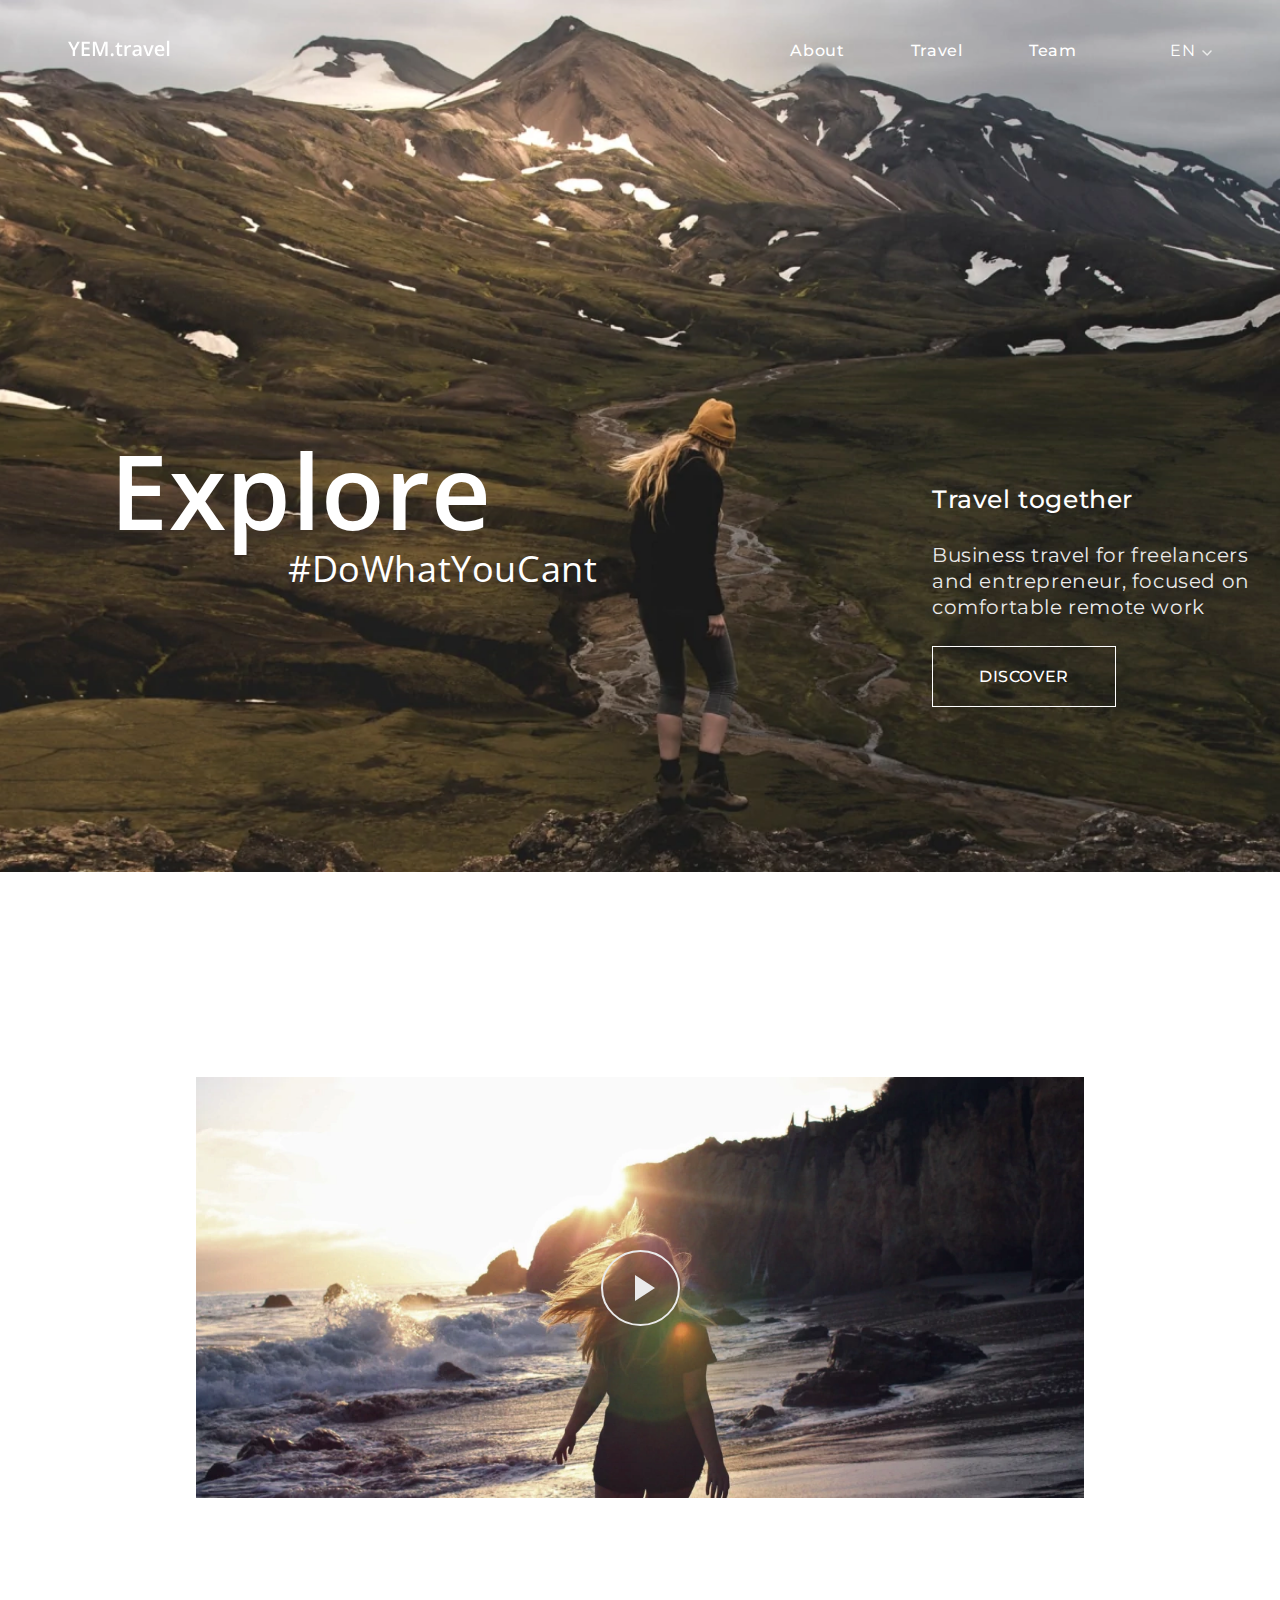
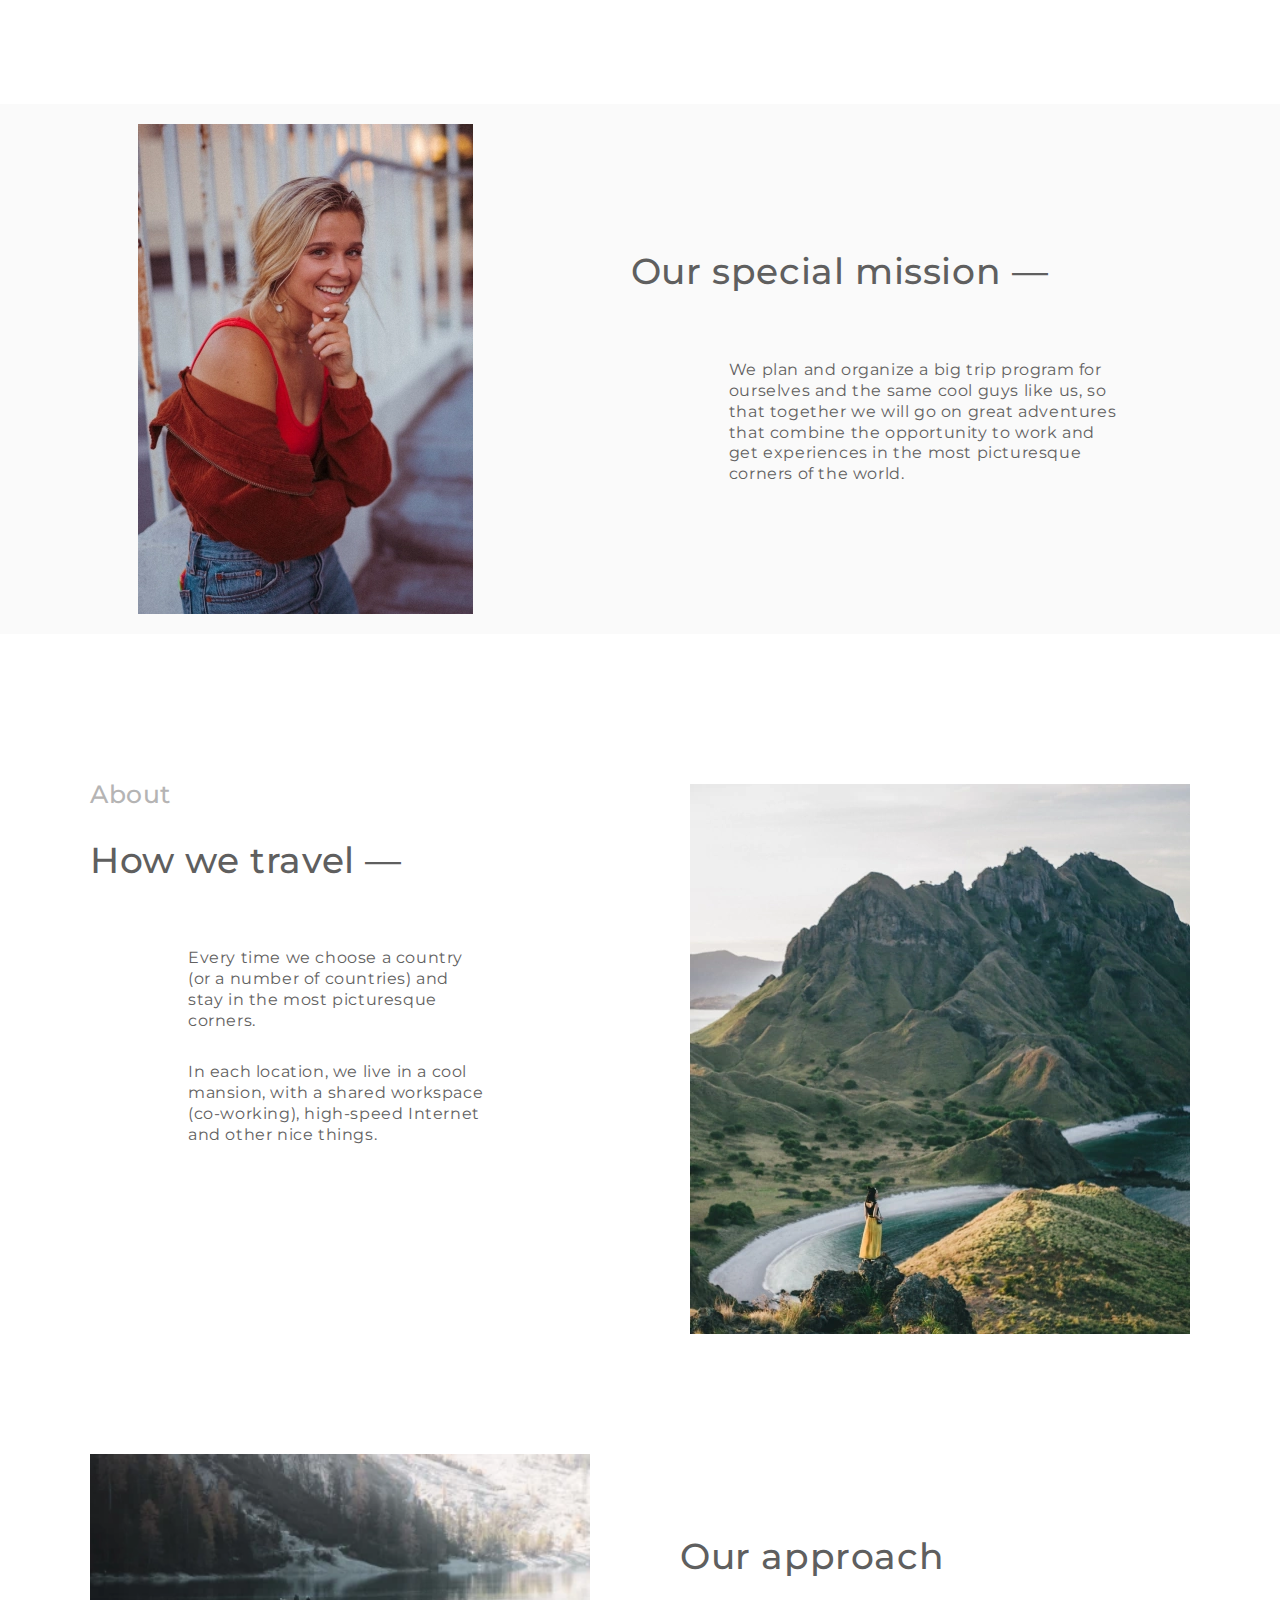
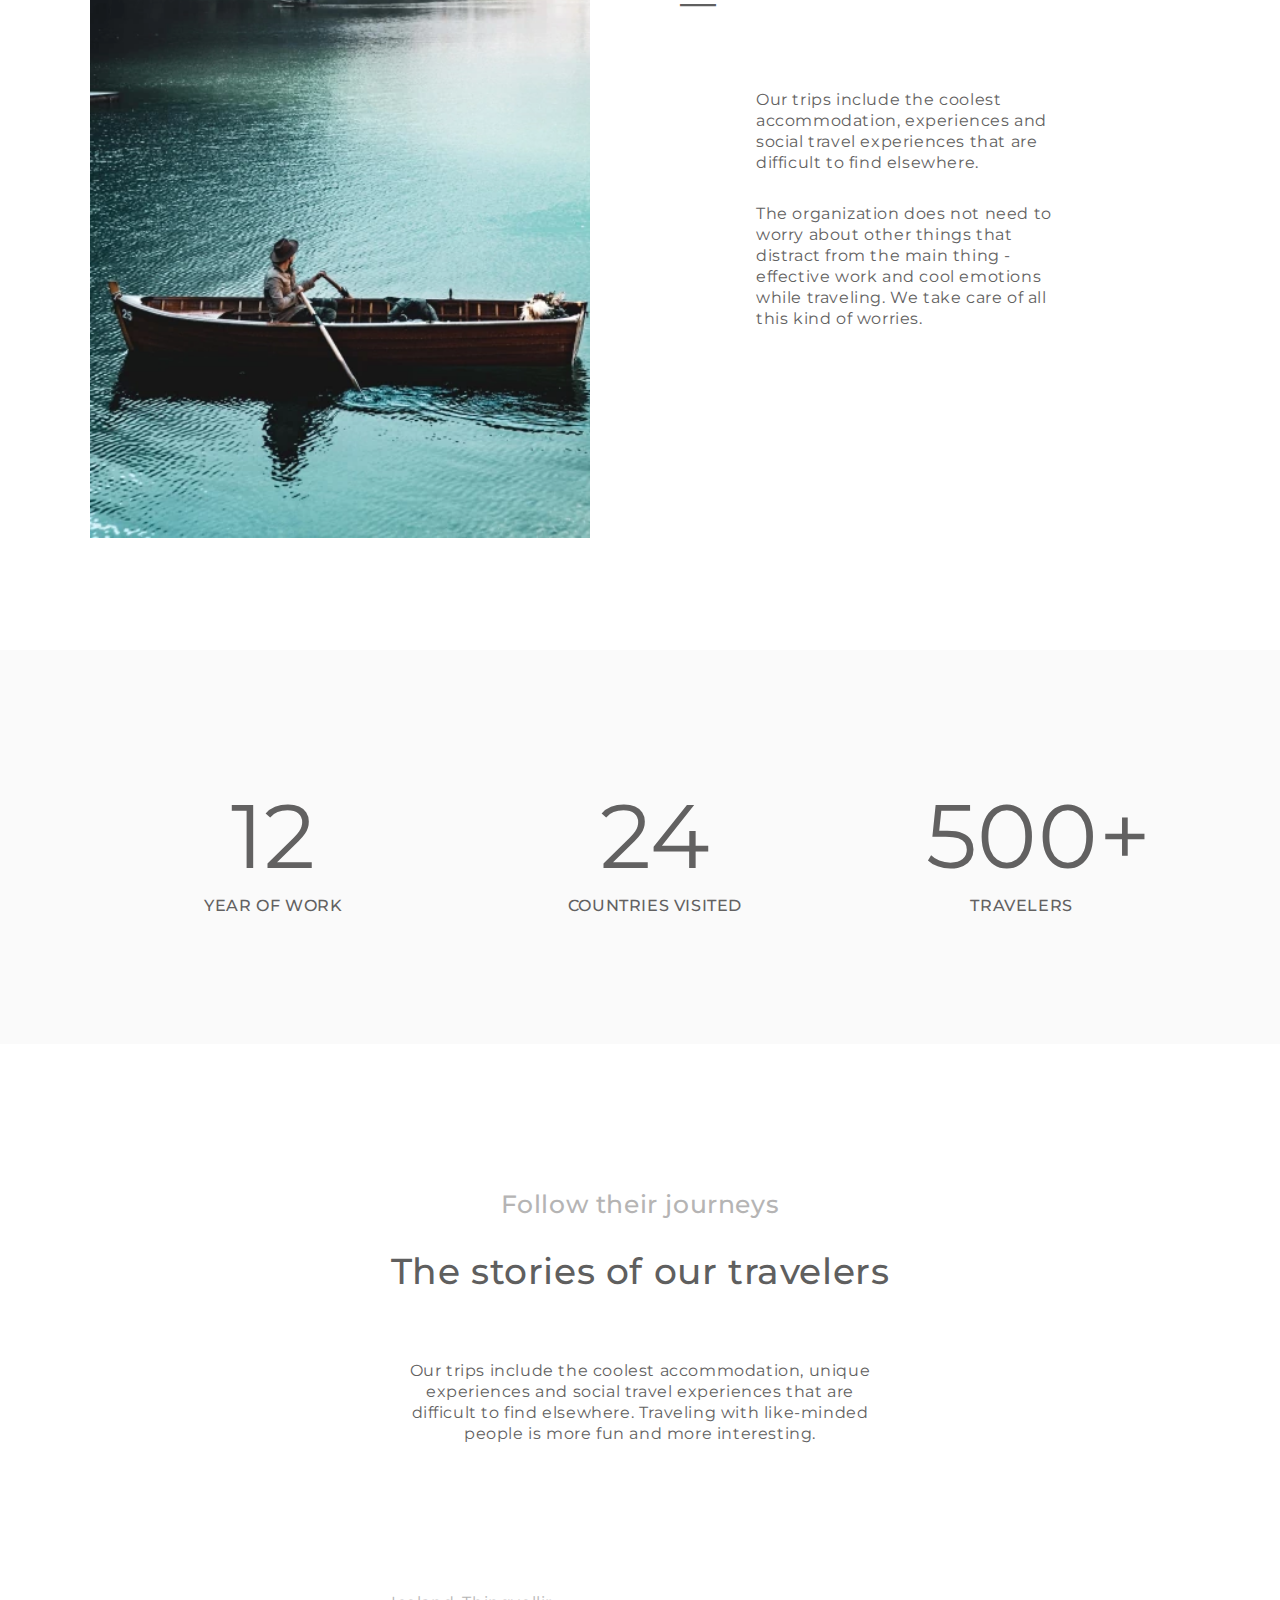
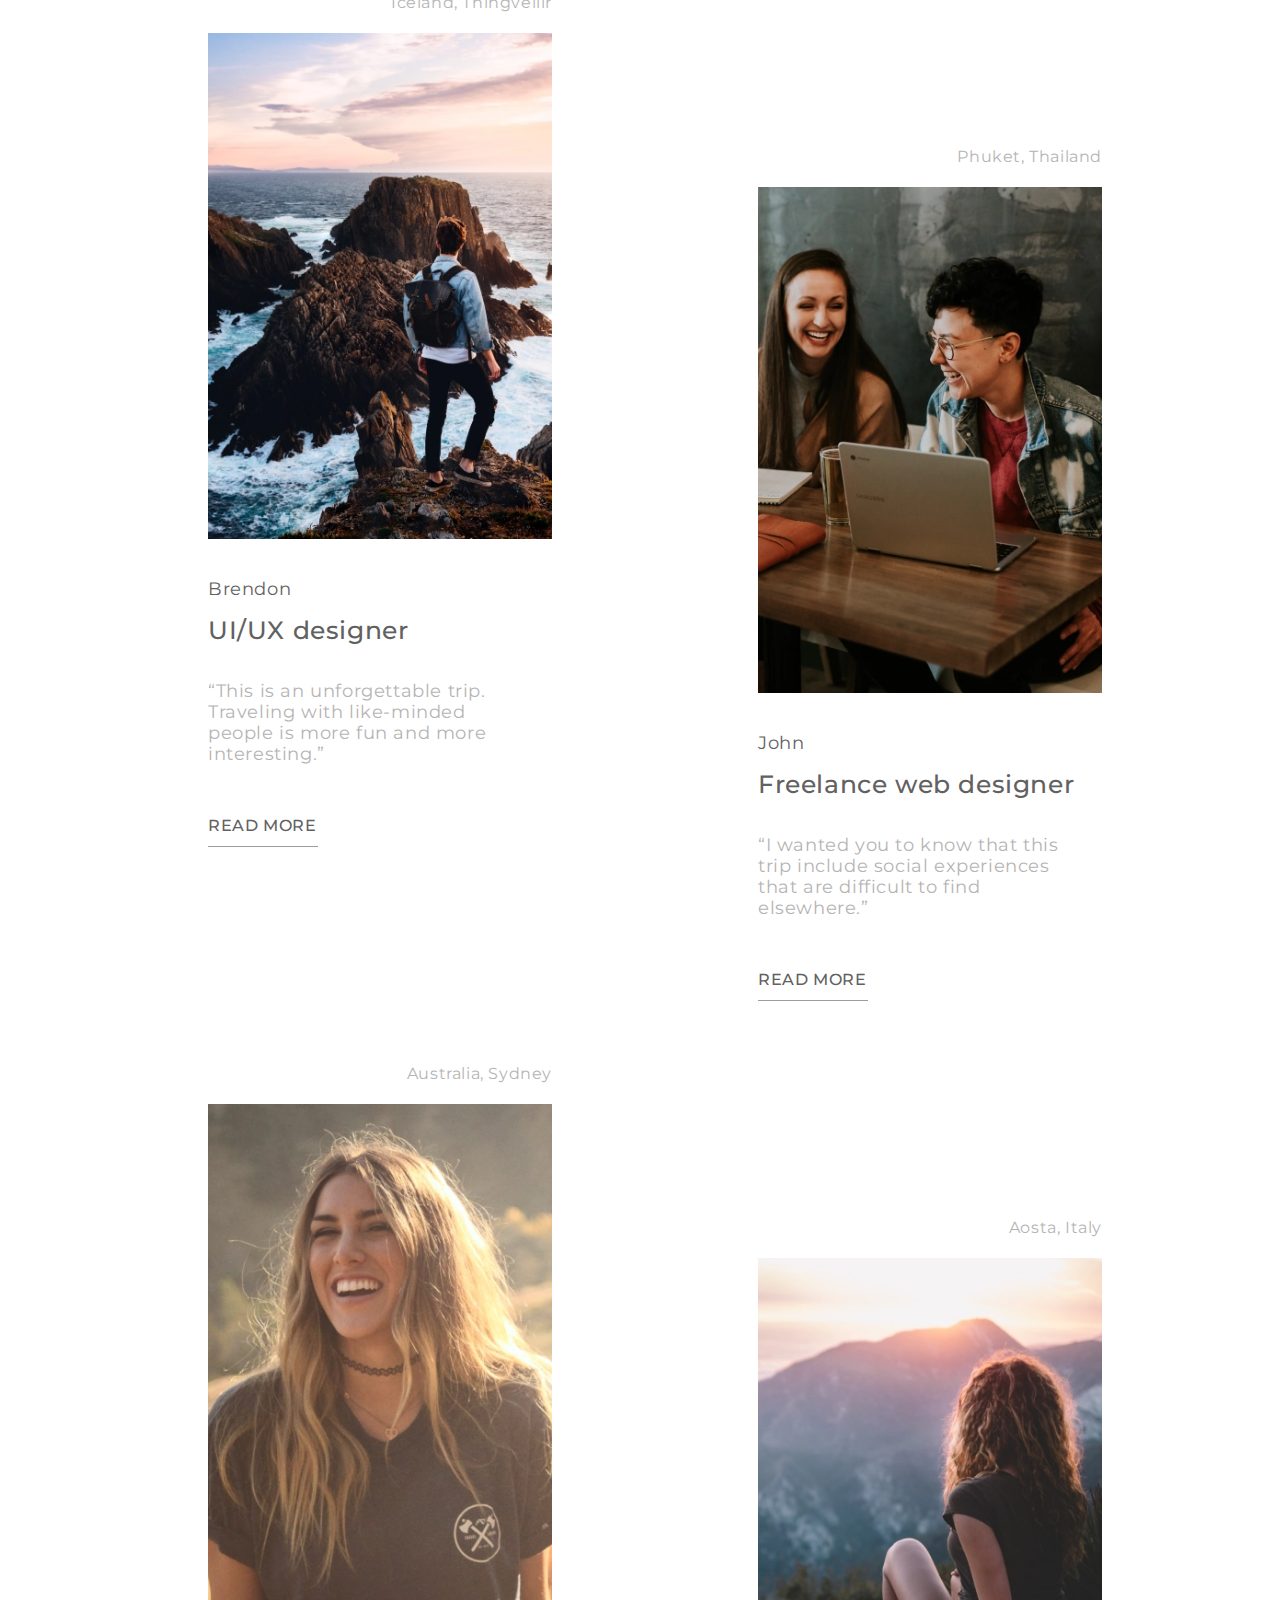
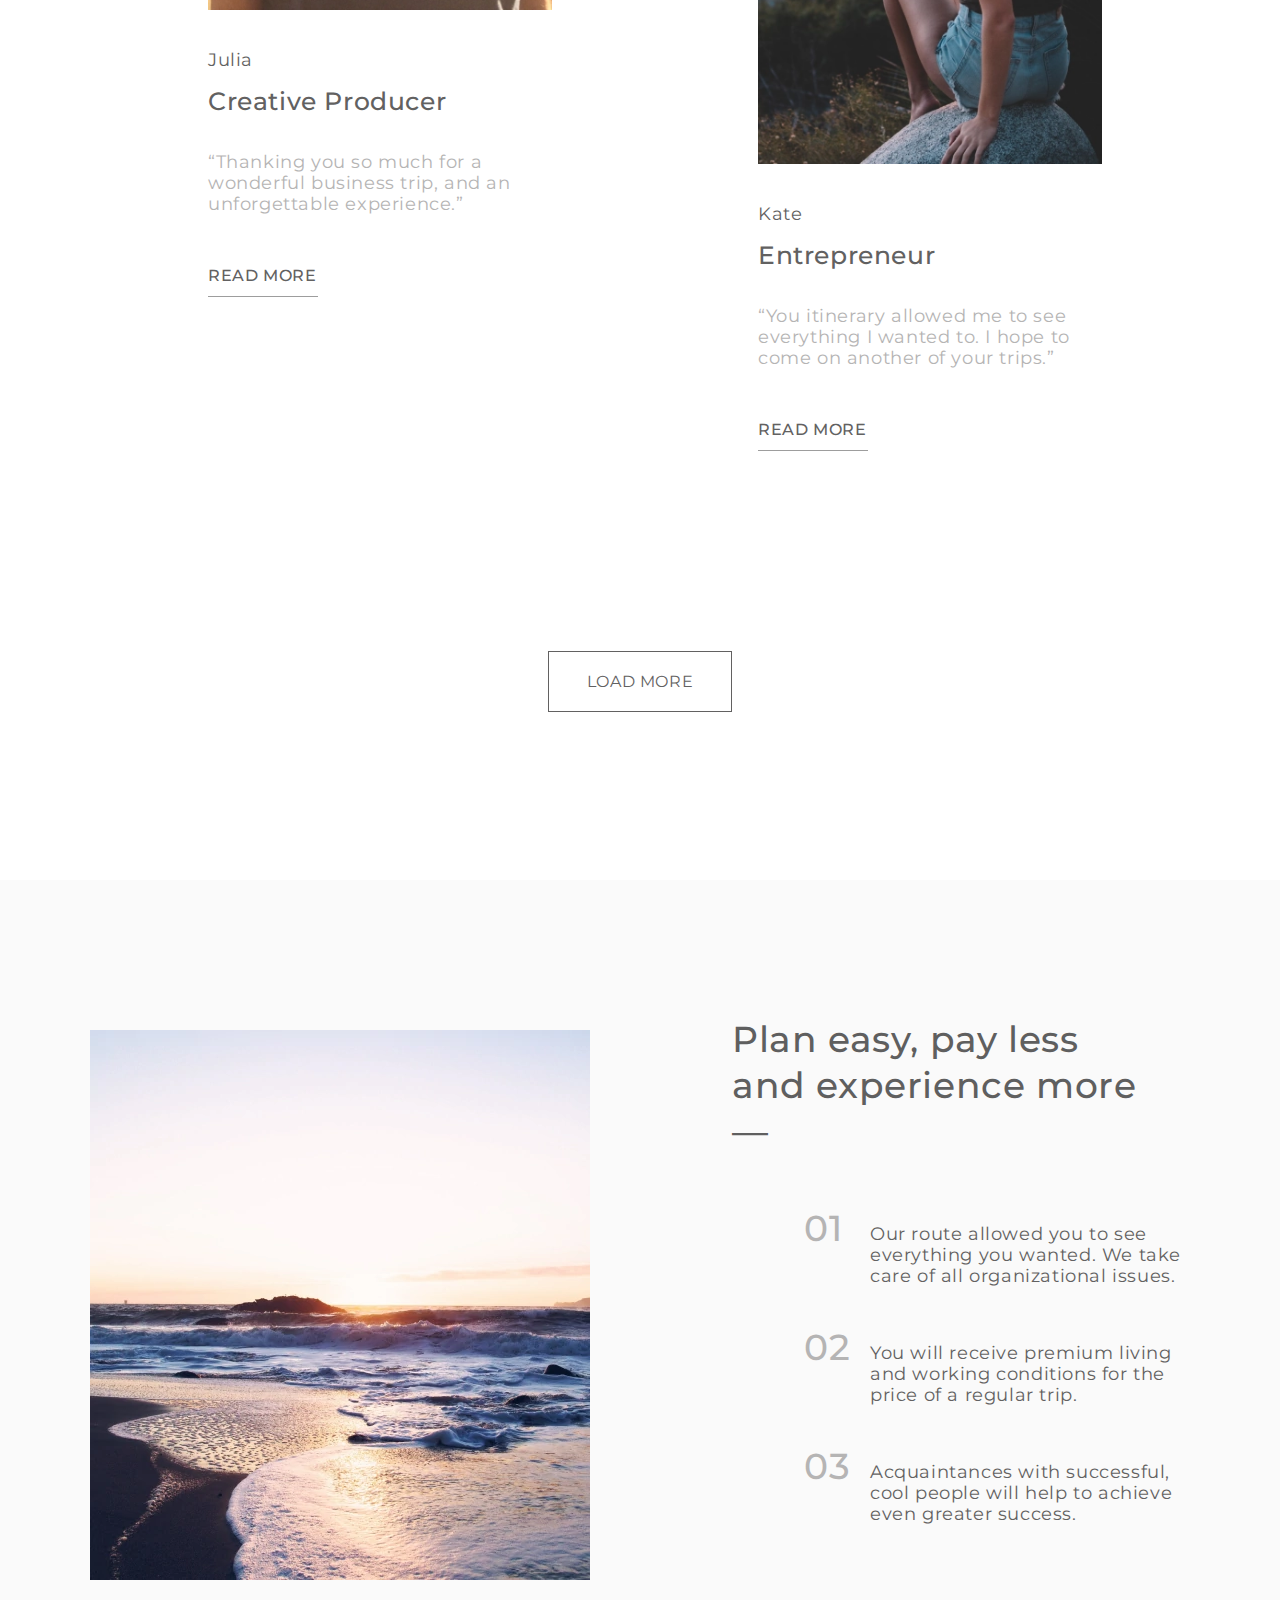
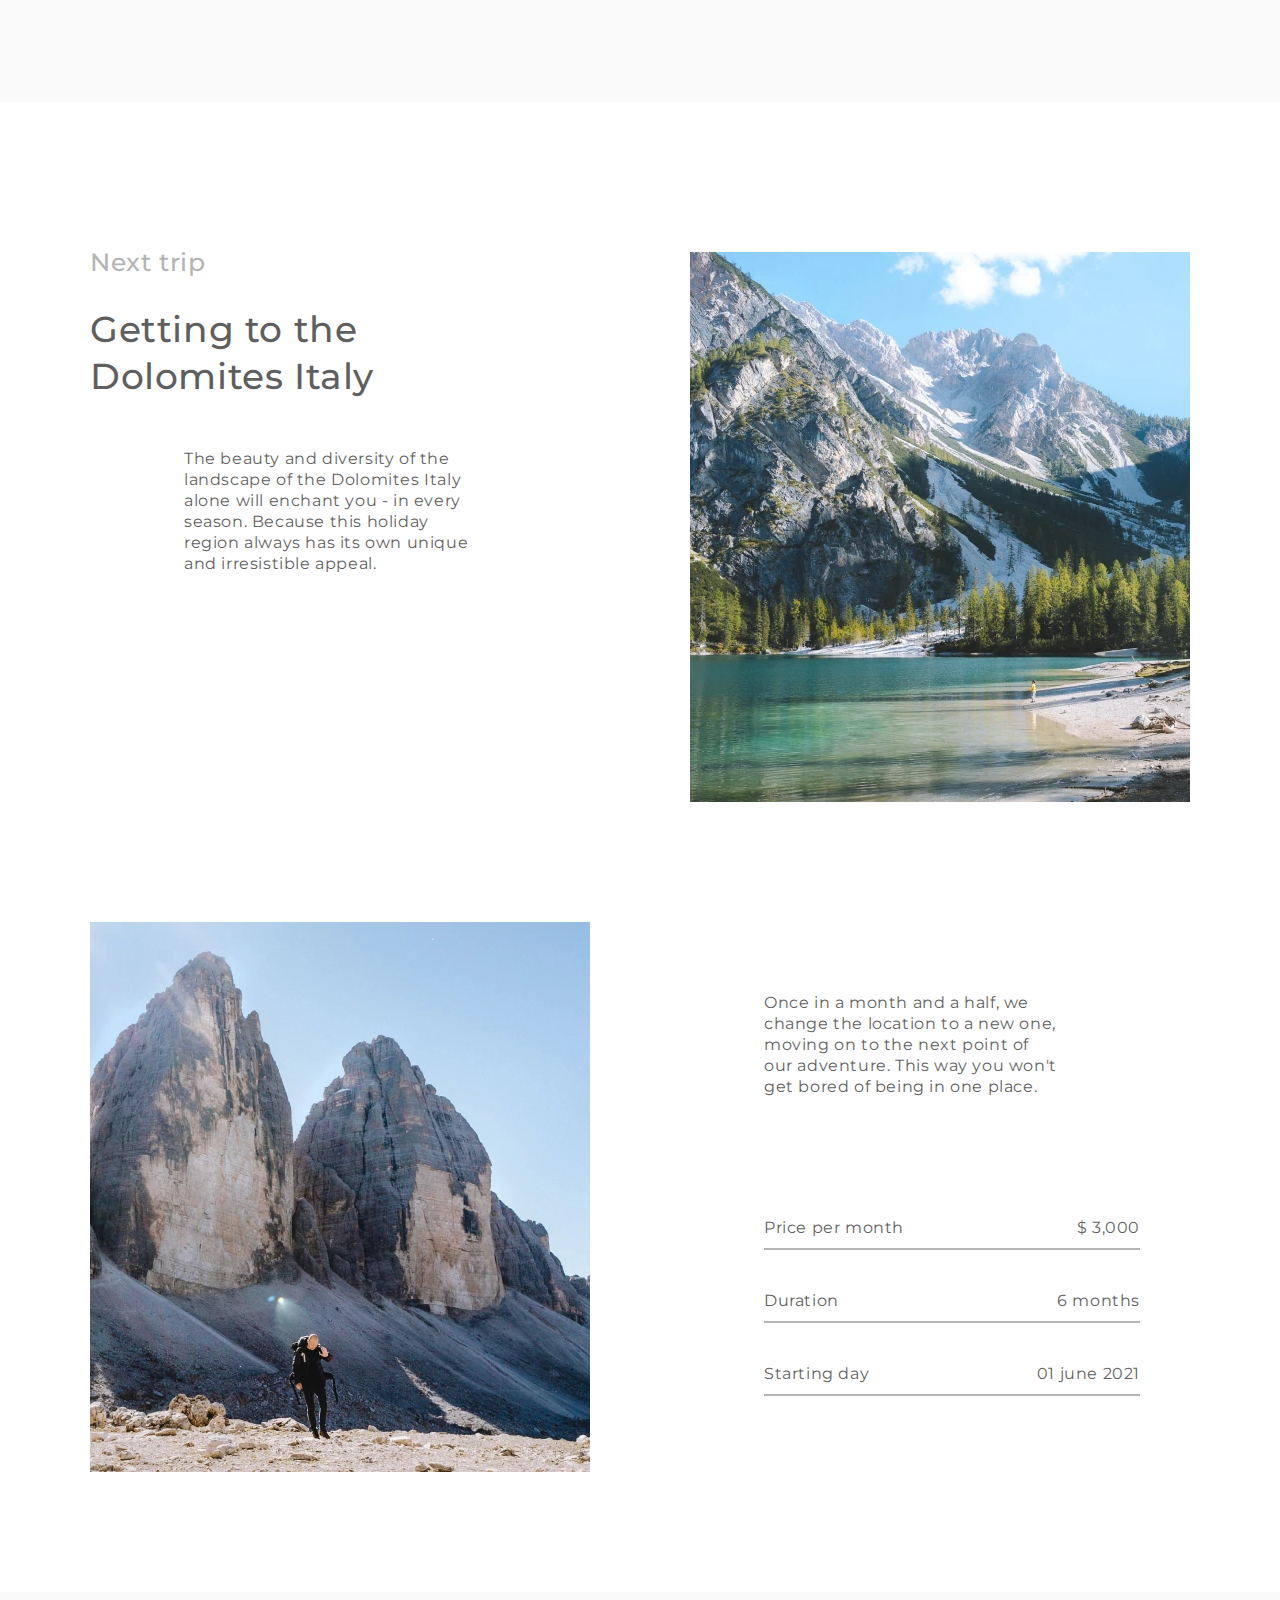
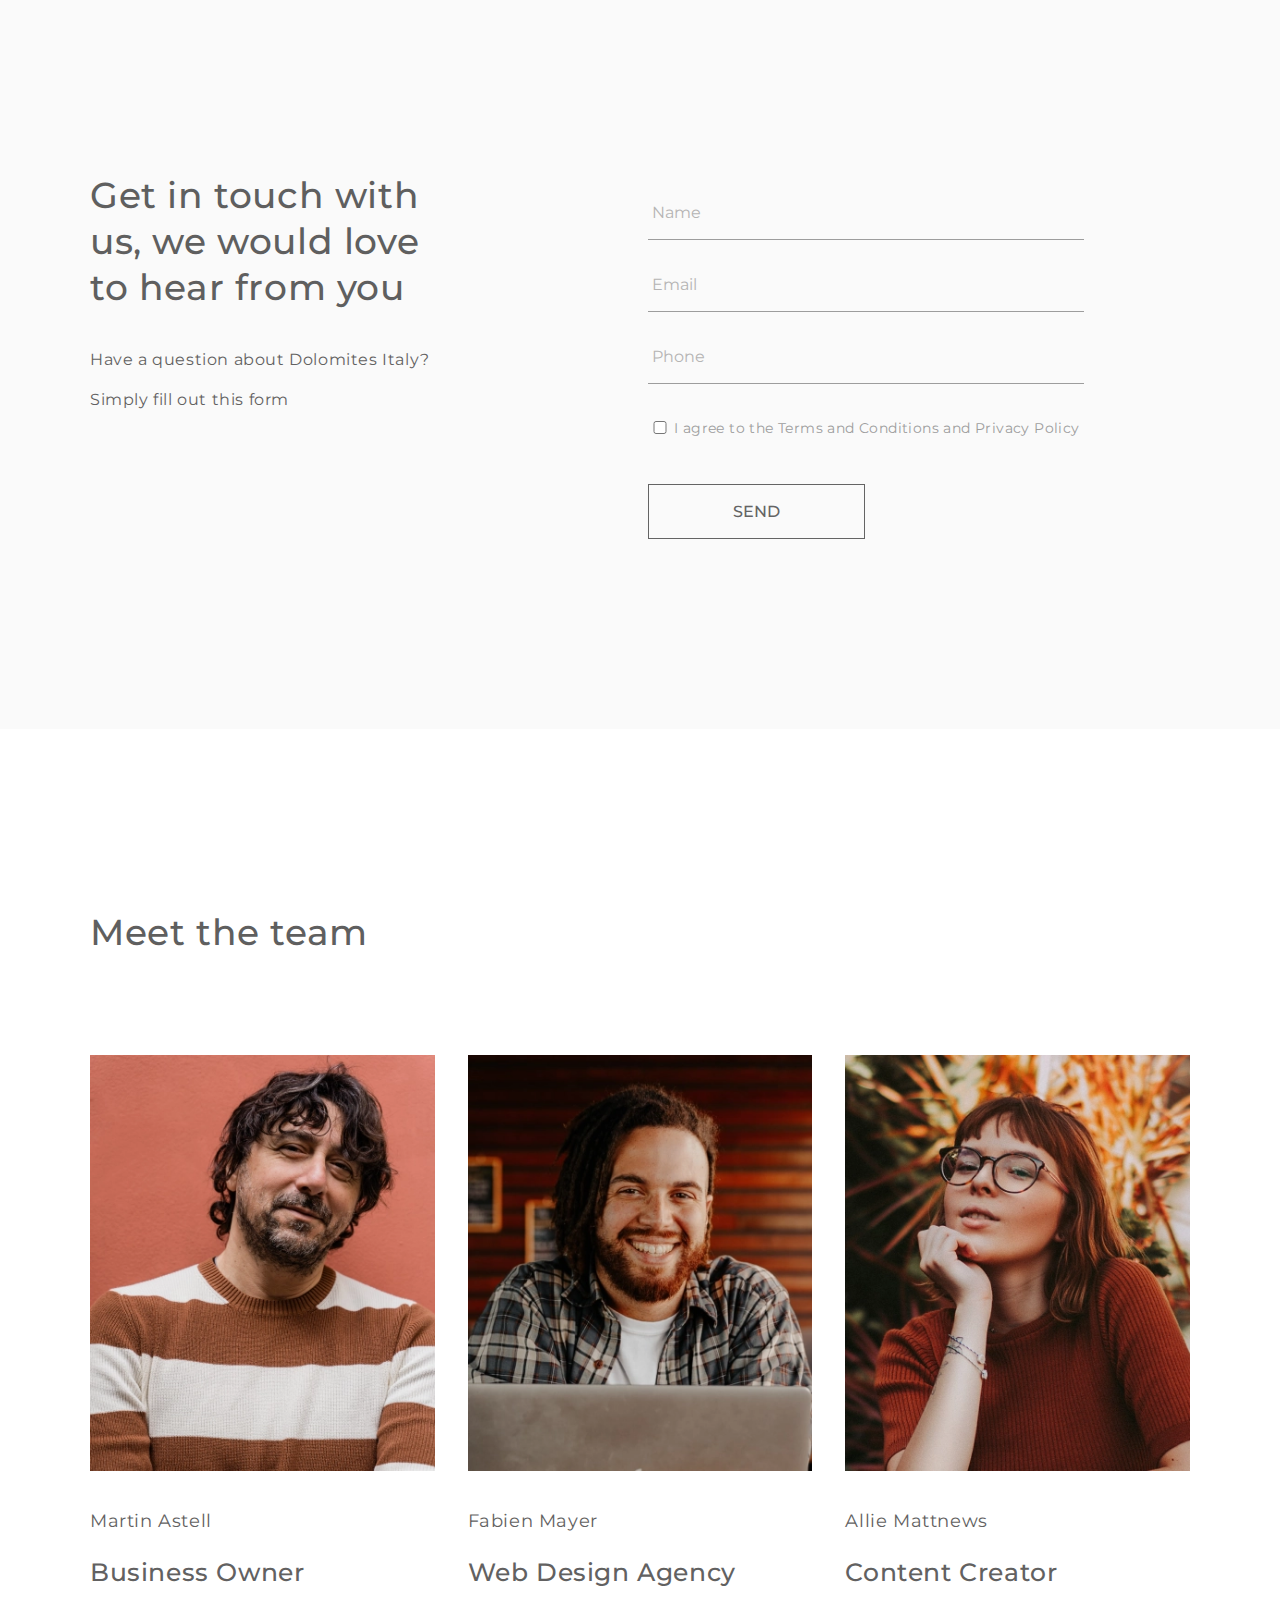
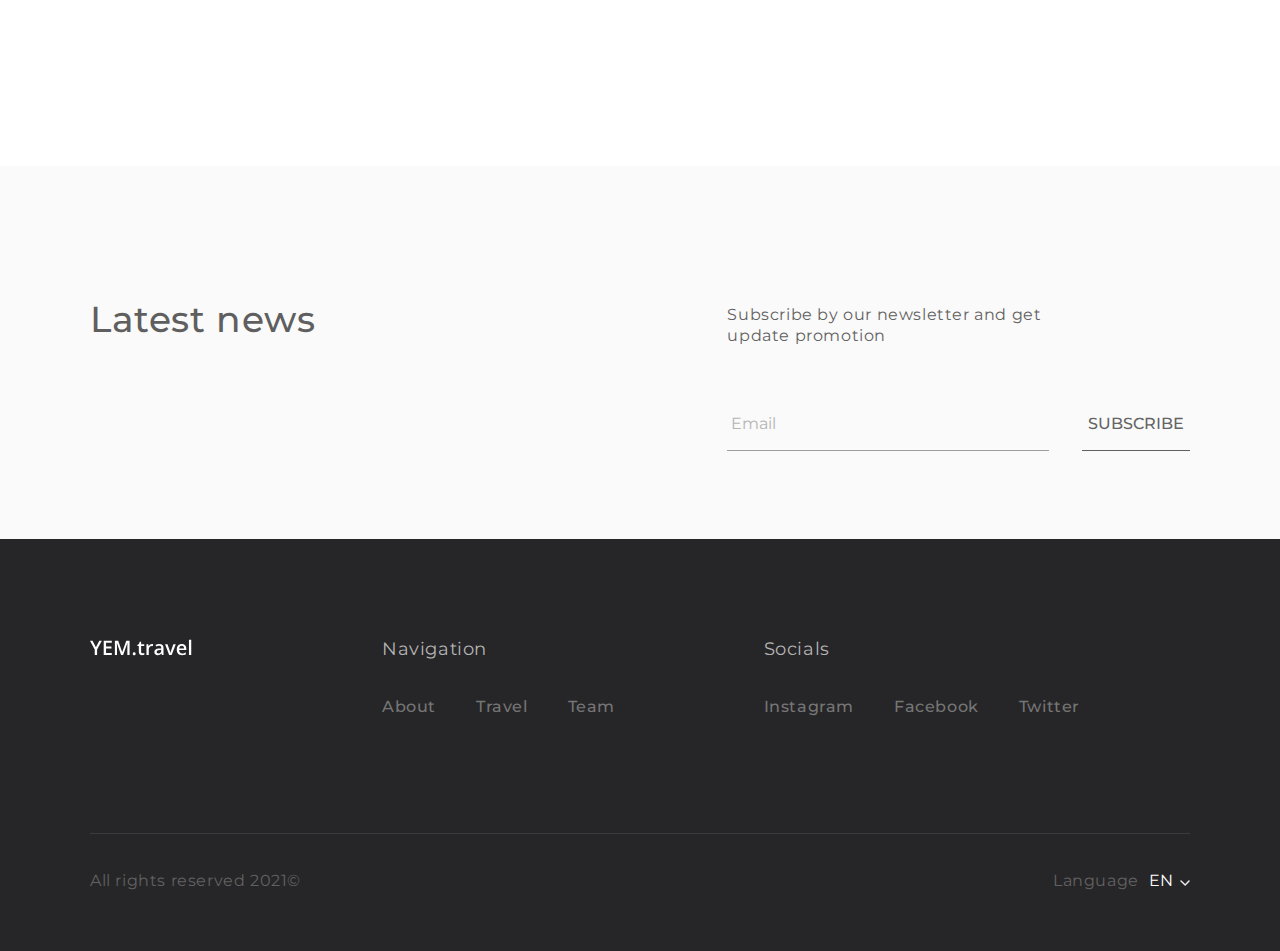
==== commit 6140a2d1: "Update index.html" ====
--- a/index.html
+++ b/index.html
@@ -636,17 +636,17 @@
             Socials
             <ul class="footer__top-soc">
               <li class="footer-soc__item">
-                <a href="https://www.instagram.com/" class="footer-soc__link" target="_blank">
+                <a href="https://www.instagram.com/" class="footer-soc__link insta" target="_blank">
                   Instagram
                 </a>
               </li>
               <li class="footer-soc__item">
-                <a href="https://www.facebook.com" class="footer-soc__link" target="_blank">
+                <a href="https://www.facebook.com" class="footer-soc__link fb" target="_blank">
                   Facebook
                 </a>
               </li>
               <li class="footer-soc__item">
-                <a href="https://twitter.com/" class="footer-soc__link" target="_blank">
+                <a href="https://twitter.com/" class="footer-soc__link twit" target="_blank">
                   Twitter
                 </a>
               </li>
--- a/css/style.css
+++ b/css/style.css
@@ -480,7 +480,7 @@
   font-size: 18px;
   color: #3d3c3c;
   visibility: hidden;
-  border-bottom: 1px solid #b5b4b4;;
+  border-bottom: 1px solid #b5b4b4;
   padding-bottom: 22px;
 }
 
@@ -733,7 +733,7 @@
 }
 
 .team__item + .team__item{
-  padding-left: 20px;
+  padding-left: 3%;
 }
 
 .team__item img{
@@ -1088,6 +1088,14 @@
   .footer__top{
     flex-wrap: wrap;
   }
+	
+	.content__title{
+		font-size: 148px;
+	}
+	
+	.content__text{
+		font-size: 32px
+	}
 }
 
 @media (max-width: 640px){
@@ -1134,7 +1142,8 @@
 
   .usp-title{
     font-size: 80px;
-    margin: -21% 0 0 -9%;
+    margin: -21% 0 0 -9.5%;
+		width: auto;
   }
 
   .usp-span{
@@ -1144,7 +1153,7 @@
 
   .usp-wrapp{
     margin-top: 26%;
-    right: 2%;
+    right: -2%;
     max-width: 100%;
   }
 
@@ -1166,9 +1175,9 @@
   }
 
   .mission__img{
-    width: 200px;
+    width: 80%;
     height: 282px;
-    object-fit: cover;
+    object-fit: contain;
   }
 
   .mission__text{
@@ -1203,10 +1212,12 @@
   .approach__items{
     margin: 25px 0 0;
     text-align: center;
+		width: 99%;
   }
 
   .approach-title{
     margin-bottom: 30px;
+		width: 100%;
   }
 
   .approach__text{
@@ -1259,6 +1270,12 @@
   .stories__item-right{
     max-width: 100%;
   }
+	
+	.stories__item-left,
+	.stories__item-right {
+    max-width: 100%;
+    padding-left: 12px;
+	}
 
   .stories__more-items{
     flex-wrap: wrap;
@@ -1269,6 +1286,8 @@
   .next__wrapper-img{
     width: 100%;
     height: 100%;
+    margin-left: auto;
+    margin-right: auto;
   }
 
   .stories__read{
@@ -1291,6 +1310,10 @@
     width: auto;
     font-size: 30px;
   }
+	
+	advantages__list{
+		margin-left: 64px;
+	}
 
   .next{
     padding: 70px 0;
@@ -1325,4 +1348,92 @@
   .form{
     padding: 70px 0;
   }
-}
+	
+	.form__wrapp{
+		flex-wrap: wrap;
+	}
+	
+	.form__input{
+		margin-left: -80px;
+	}
+	
+	.news__items{
+		flex-wrap: wrap;
+	}
+	
+	.news__items-input{
+		padding-left: 0;
+	}
+	
+	.team {
+		padding: 70px 0;
+	}
+	
+	.team__items{
+		flex-wrap: wrap;
+	}
+	
+	.news__items-text{
+		width: 92%;
+	}
+		
+	.team__item{
+		margin-bottom: 30px;	
+	}
+	
+	.news__email{
+		width: 100%;
+	}
+	
+	.footer__top-soc{
+		flex-wrap: wrap;
+	}
+	
+	.footer-soc__item{
+		padding-bottom: 30px;
+	}
+}
+
+@media (max-width: 390px){
+	.footer{
+		padding: 50px 0;
+	}
+	
+	.footer__top{
+		margin-bottom: 0;
+	}
+	
+	.footer__top a{
+		margin: 0 auto;
+	}
+	
+	.footer__top-list{
+		color: transparent;
+	}
+	
+	.news__items-input,
+	.footer__top-list {
+		margin: 0 auto;
+		padding-left: 0;
+	}
+	
+	.footer-soc__item a{
+		color: transparent;
+		font-size: 9px;
+		background-repeat: no-repeat;
+		margin: 0 auto;
+	}
+	
+	.insta{
+		background-image: url(../images/icons/insta.svg);
+	}
+	
+	.fb{
+		background-image: url(../images/icons/fb.svg);
+	}
+	
+	.twit{
+		background-image: url(../images/icons/twit.svg);
+	}
+	
+}
